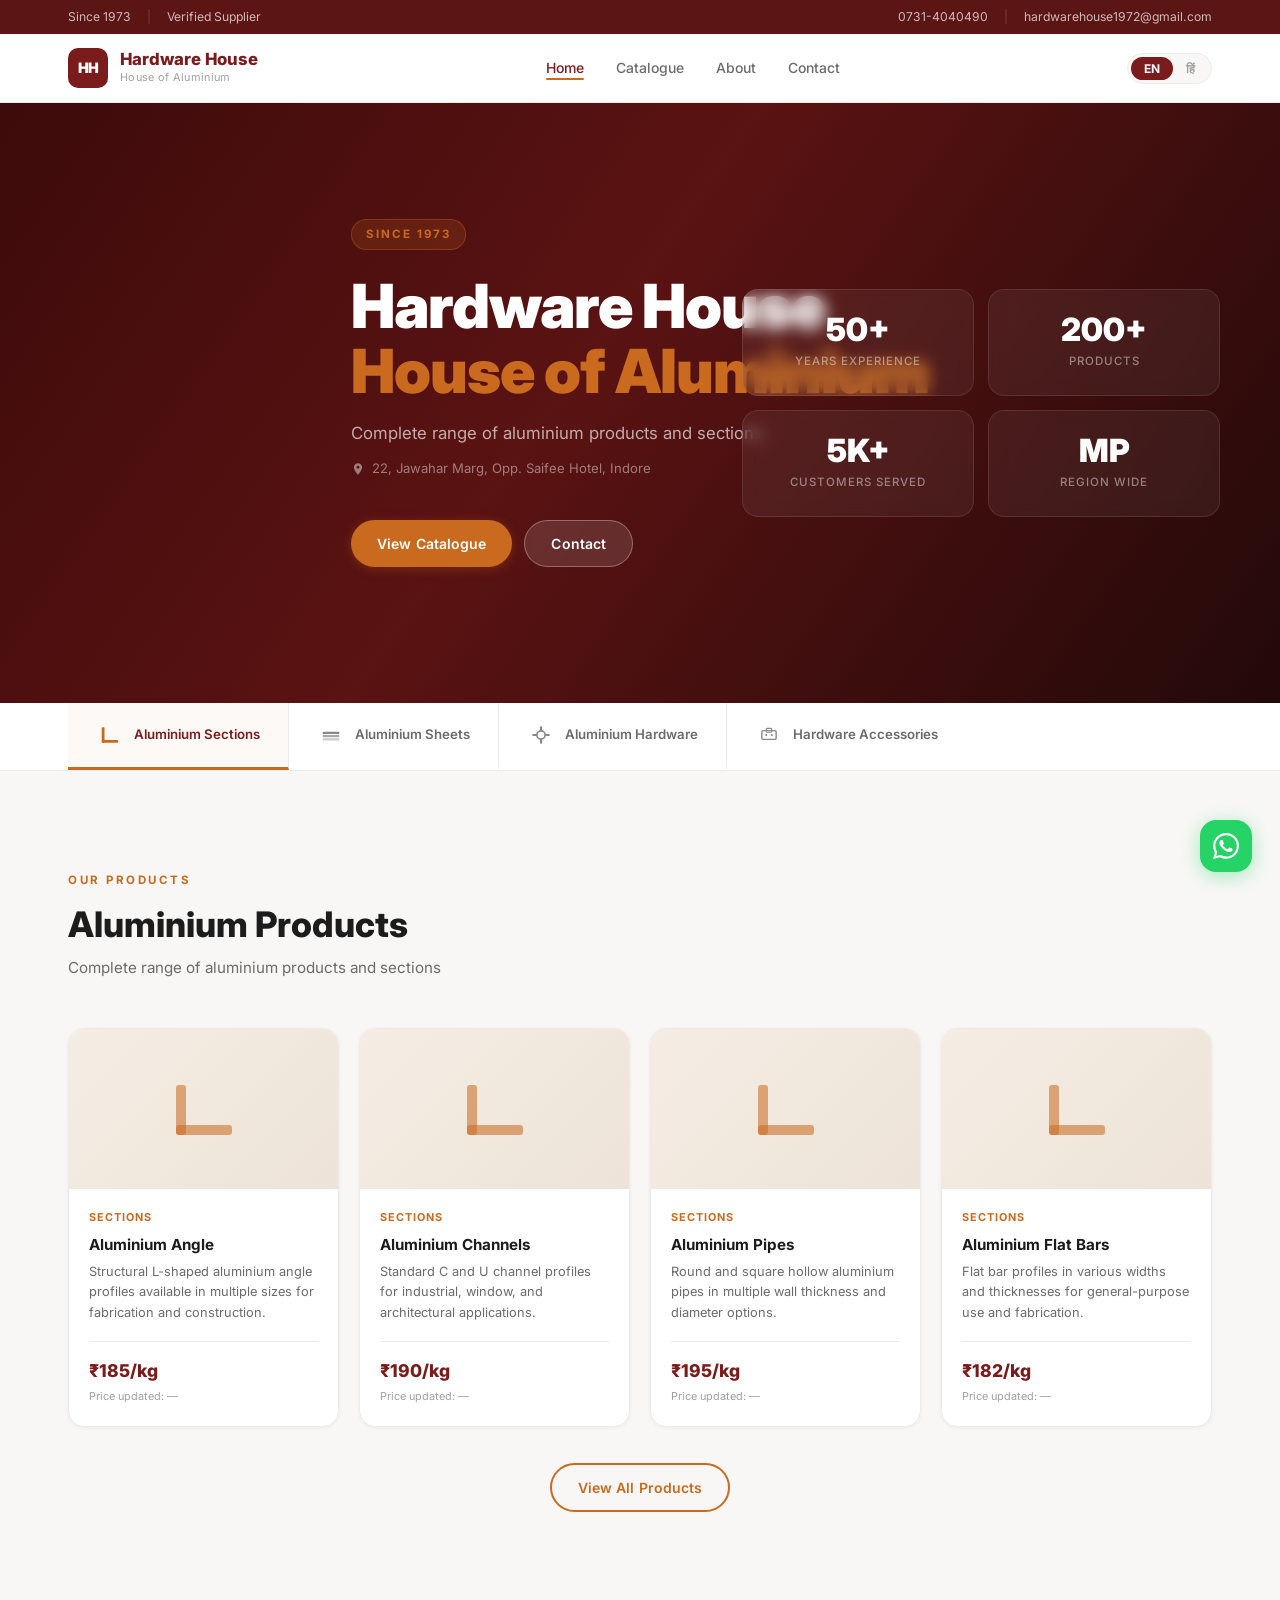
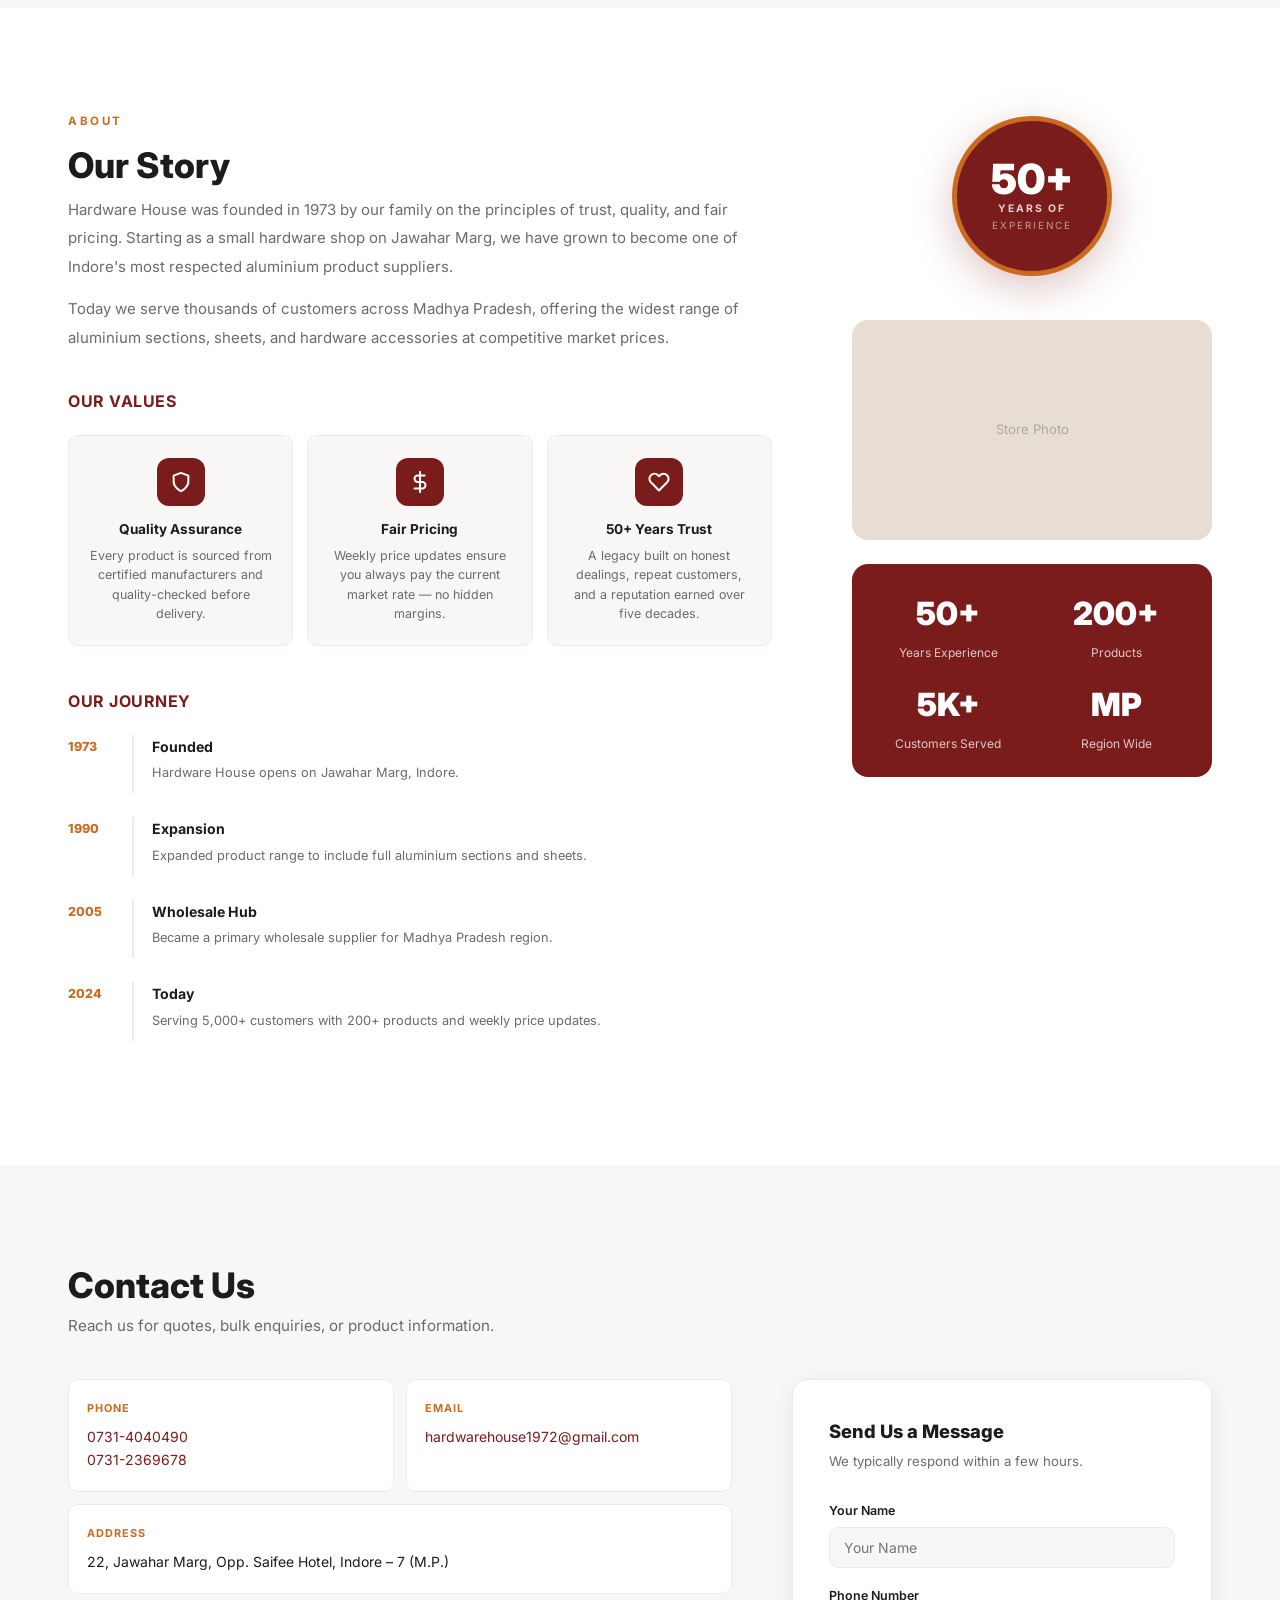
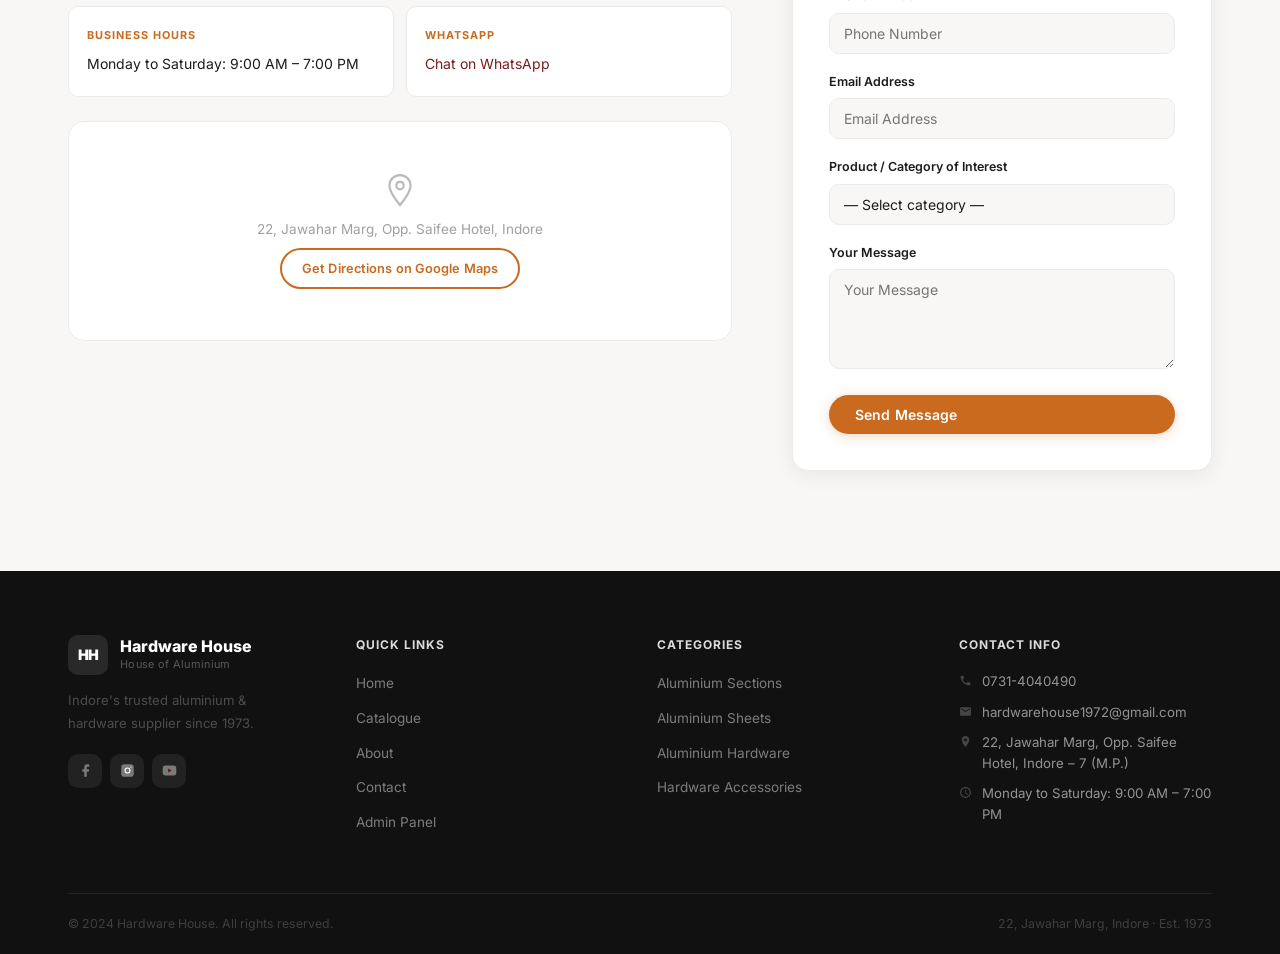
==== index.html @ 047fa166 "UI Overhaul" ====
<!DOCTYPE html>
<html lang="en">
<head>
  <meta charset="UTF-8">
  <meta name="viewport" content="width=device-width, initial-scale=1.0">
  <title>Hardware House — House of Aluminium, Indore</title>
  <meta name="description" content="Hardware House is Indore's premier aluminium products dealer since 1973. Aluminium sections, sheets, hardware and accessories at competitive weekly prices.">
  <link rel="stylesheet" href="css/style.css">
  <link rel="preconnect" href="https://fonts.googleapis.com">
  <link rel="preconnect" href="https://fonts.gstatic.com" crossorigin>
  <link href="https://fonts.googleapis.com/css2?family=Inter:wght@300;400;500;600;700;800;900&display=swap" rel="stylesheet">
</head>
<body>

<!-- ════════ TOP BAR ════════ -->
<div class="top-bar">
  <div class="container">
    <div class="top-bar-inner">
      <div class="top-bar-left">
        <span data-i18n="top_since">Since 1973</span>
        <span class="top-bar-sep">|</span>
        <span data-i18n="top_verified">Verified Supplier</span>
      </div>
      <div class="top-bar-right">
        <a href="#" data-c="phone-link">
          <span data-c="phone1">0731-4010200</span>
        </a>
        <span class="top-bar-sep">|</span>
        <a href="#" data-c="email-link">
          <span data-c="email">info@hardwarehouse.in</span>
        </a>
      </div>
    </div>
  </div>
</div>

<!-- ════════ NAVBAR ════════ -->
<nav class="navbar">
  <div class="container">
    <div class="nav-inner">
      <a href="index.html" class="logo-wrap">
        <div class="logo-icon">HH</div>
        <div class="logo-text">
          <div class="logo-name">Hardware House</div>
          <div class="logo-sub">House of Aluminium</div>
        </div>
      </a>
      <ul class="nav-links">
        <li><a href="index.html"     data-i18n="nav_home">Home</a></li>
        <li><a href="catalogue.html" data-i18n="nav_catalogue">Catalogue</a></li>
        <li><a href="#about"         data-i18n="nav_about">About</a></li>
        <li><a href="#contact"       data-i18n="nav_contact">Contact</a></li>
      </ul>
      <div class="nav-actions">
        <div class="lang-toggle">
          <button class="lang-btn active" data-lang="en">EN</button>
          <button class="lang-btn"        data-lang="hi">हिं</button>
        </div>
        <button class="hamburger" aria-label="Toggle menu">
          <span></span><span></span><span></span>
        </button>
      </div>
    </div>
  </div>
</nav>

<!-- ════════ HERO ════════ -->
<section class="hero" id="home">
  <div class="hero-bg"></div>
  <div class="hero-overlay"></div>
  <div class="container">
    <div class="hero-content">
      <span class="hero-badge" data-i18n="hero_since">SINCE 1973</span>
      <h1>Hardware House<br><span data-i18n="hero_tagline">House of Aluminium</span></h1>
      <p class="hero-sub" data-i18n="sec_products_sub">Complete range of aluminium products and sections</p>
      <p class="hero-address">
        <svg width="14" height="14" viewBox="0 0 24 24" fill="currentColor"><path d="M12 2C8.13 2 5 5.13 5 9c0 5.25 7 13 7 13s7-7.75 7-13c0-3.87-3.13-7-7-7zm0 9.5c-1.38 0-2.5-1.12-2.5-2.5s1.12-2.5 2.5-2.5 2.5 1.12 2.5 2.5-1.12 2.5-2.5 2.5z"/></svg>
        22, Jawahar Marg, Opp. Saifee Hotel, Indore
      </p>
      <div class="hero-actions">
        <a href="catalogue.html" class="btn btn-primary" data-i18n="hero_cta2">View Catalogue</a>
        <a href="#contact"       class="btn btn-ghost"   data-i18n="nav_contact">Contact Us</a>
      </div>
    </div>
  </div>
  <!-- Stats panel -->
  <div class="hero-visual">
    <div class="hero-stats-grid">
      <div class="hero-stat">
        <div class="hero-stat-num">50+</div>
        <div class="hero-stat-lbl" data-i18n="stat_years">Years Experience</div>
      </div>
      <div class="hero-stat">
        <div class="hero-stat-num">200+</div>
        <div class="hero-stat-lbl" data-i18n="stat_products">Products</div>
      </div>
      <div class="hero-stat">
        <div class="hero-stat-num">5K+</div>
        <div class="hero-stat-lbl" data-i18n="stat_customers">Customers</div>
      </div>
      <div class="hero-stat">
        <div class="hero-stat-num">MP</div>
        <div class="hero-stat-lbl">Region Wide</div>
      </div>
    </div>
  </div>
</section>

<!-- ════════ CATEGORY STRIP ════════ -->
<section class="categories-section">
  <div class="container">
    <div class="categories-grid">
      <a href="catalogue.html?cat=sections" class="category-card active">
        <div class="category-icon">
          <svg viewBox="0 0 80 80" fill="none">
            <rect x="10" y="58" width="60" height="10" rx="3" fill="#C96A1E"/>
            <rect x="10" y="12" width="10" height="56" rx="3" fill="#C96A1E"/>
          </svg>
        </div>
        <span class="cat-label" data-i18n="cat_sections">Aluminium Sections</span>
      </a>
      <a href="catalogue.html?cat=sheets" class="category-card">
        <div class="category-icon">
          <svg viewBox="0 0 80 80" fill="none">
            <rect x="10" y="28" width="60" height="8" rx="2" fill="#888"/>
            <rect x="10" y="40" width="60" height="8" rx="2" fill="#aaa"/>
            <rect x="10" y="52" width="60" height="8" rx="2" fill="#ccc"/>
          </svg>
        </div>
        <span class="cat-label" data-i18n="cat_sheets">Aluminium Sheets</span>
      </a>
      <a href="catalogue.html?cat=hardware" class="category-card">
        <div class="category-icon">
          <svg viewBox="0 0 80 80" fill="none">
            <circle cx="40" cy="40" r="15" stroke="#888" stroke-width="6"/>
            <rect x="36" y="8"  width="8" height="18" rx="4" fill="#888"/>
            <rect x="36" y="54" width="8" height="18" rx="4" fill="#888"/>
            <rect x="8"  y="36" width="18" height="8" rx="4" fill="#888"/>
            <rect x="54" y="36" width="18" height="8" rx="4" fill="#888"/>
          </svg>
        </div>
        <span class="cat-label" data-i18n="cat_hardware">Aluminium Hardware</span>
      </a>
      <a href="catalogue.html?cat=accessories" class="category-card">
        <div class="category-icon">
          <svg viewBox="0 0 80 80" fill="none">
            <rect x="14" y="24" width="52" height="32" rx="4" stroke="#888" stroke-width="5"/>
            <rect x="30" y="16" width="20" height="14" rx="3" stroke="#888" stroke-width="4"/>
            <circle cx="30" cy="40" r="4" fill="#888"/>
            <circle cx="50" cy="40" r="4" fill="#888"/>
          </svg>
        </div>
        <span class="cat-label" data-i18n="cat_accessories">Hardware Accessories</span>
      </a>
    </div>
  </div>
</section>

<!-- ════════ FEATURED PRODUCTS ════════ -->
<section class="section products-section">
  <div class="container">
    <div class="section-label">Our Products</div>
    <h2 class="section-title" data-i18n="sec_products">Aluminium Products</h2>
    <p class="section-sub" data-i18n="sec_products_sub">Complete range of aluminium products and sections</p>
    <div class="products-grid" id="featured-products"></div>
    <div style="text-align:center;margin-top:36px;">
      <a href="catalogue.html" class="btn btn-outline" data-i18n="btn_all">View All Products</a>
    </div>
  </div>
</section>

<!-- ════════ ABOUT ════════ -->
<section class="about-page-section" id="about">
  <div class="container">
    <div class="about-cols">
      <!-- TEXT COLUMN -->
      <div>
        <div class="section-label" data-i18n="nav_about">About Us</div>
        <h2 class="section-title" data-i18n="our_story">Our Story</h2>
        <p data-i18n="about_story1">Hardware House was founded in 1973 by our family on the principles of trust, quality, and fair pricing. Starting as a small hardware shop on Jawahar Marg, we have grown to become one of Indore's most respected aluminium product suppliers.</p>
        <p data-i18n="about_story2">Today we serve thousands of customers across Madhya Pradesh, offering the widest range of aluminium sections, sheets, and hardware accessories at competitive market prices.</p>

        <h3 data-i18n="our_values">Our Values</h3>
        <div class="values-grid">
          <div class="val-card">
            <div class="val-icon">
              <svg viewBox="0 0 24 24" fill="none" stroke="white" stroke-width="2.2" stroke-linecap="round" stroke-linejoin="round">
                <path d="M12 22s8-4 8-10V5l-8-3-8 3v7c0 6 8 10 8 10z"/>
              </svg>
            </div>
            <h4 data-i18n="val_quality">Quality Assurance</h4>
            <p data-i18n="val_quality_d">Every product sourced from certified manufacturers and checked before delivery.</p>
          </div>
          <div class="val-card">
            <div class="val-icon">
              <svg viewBox="0 0 24 24" fill="none" stroke="white" stroke-width="2.2" stroke-linecap="round" stroke-linejoin="round">
                <line x1="12" y1="1" x2="12" y2="23"/><path d="M17 5H9.5a3.5 3.5 0 000 7h5a3.5 3.5 0 010 7H6"/>
              </svg>
            </div>
            <h4 data-i18n="val_price">Fair Pricing</h4>
            <p data-i18n="val_price_d">Weekly price updates ensure you always pay the current market rate.</p>
          </div>
          <div class="val-card">
            <div class="val-icon">
              <svg viewBox="0 0 24 24" fill="none" stroke="white" stroke-width="2.2" stroke-linecap="round" stroke-linejoin="round">
                <path d="M20.84 4.61a5.5 5.5 0 00-7.78 0L12 5.67l-1.06-1.06a5.5 5.5 0 00-7.78 7.78l1.06 1.06L12 21.23l7.78-7.78 1.06-1.06a5.5 5.5 0 000-7.78z"/>
              </svg>
            </div>
            <h4 data-i18n="val_trust">50+ Years Trust</h4>
            <p data-i18n="val_trust_d">A legacy built on honest dealings and a reputation earned over five decades.</p>
          </div>
        </div>

        <h3 style="margin-top:42px;" data-i18n="our_journey">Our Journey</h3>
        <div class="timeline">
          <div class="tl-item">
            <div class="tl-year">1973</div>
            <div class="tl-body">
              <h4 data-i18n="yr_1973">Founded</h4>
              <p data-i18n="yr_1973_d">Hardware House opens on Jawahar Marg, Indore.</p>
            </div>
          </div>
          <div class="tl-item">
            <div class="tl-year">1990</div>
            <div class="tl-body">
              <h4 data-i18n="yr_1990">Expansion</h4>
              <p data-i18n="yr_1990_d">Expanded product range to include full aluminium sections and sheets.</p>
            </div>
          </div>
          <div class="tl-item">
            <div class="tl-year">2005</div>
            <div class="tl-body">
              <h4 data-i18n="yr_2005">Wholesale Hub</h4>
              <p data-i18n="yr_2005_d">Became a primary wholesale supplier for Madhya Pradesh region.</p>
            </div>
          </div>
          <div class="tl-item">
            <div class="tl-year">2024</div>
            <div class="tl-body">
              <h4 data-i18n="yr_2024">Today</h4>
              <p data-i18n="yr_2024_d">Serving 5,000+ customers with 200+ products and weekly price updates.</p>
            </div>
          </div>
        </div>
      </div>

      <!-- IMAGE / BADGE COLUMN -->
      <div class="about-img-col" style="display:flex;flex-direction:column;align-items:center;gap:24px;padding-top:8px;">
        <div class="exp-badge">
          <div class="exp-num"  data-i18n="exp_years">50+</div>
          <div class="exp-lbl1" data-i18n="exp_lbl1">YEARS OF</div>
          <div class="exp-lbl2" data-i18n="exp_lbl2">EXPERIENCE</div>
        </div>
        <div class="store-img-wrap" style="width:100%;">
          <img src="images/store-front.jpg" alt="Hardware House Store"
               onerror="this.parentElement.innerHTML='<div style=\'width:100%;height:100%;display:flex;align-items:center;justify-content:center;color:#aaa;font-size:0.82rem;\'>Store Photo</div>'">
        </div>
        <div style="background:var(--primary);border-radius:var(--radius);padding:24px 20px;width:100%;color:#fff;">
          <div style="display:grid;grid-template-columns:1fr 1fr;gap:16px;text-align:center;">
            <div>
              <div style="font-size:2rem;font-weight:900;">50+</div>
              <div style="font-size:0.75rem;opacity:0.75;margin-top:2px;" data-i18n="stat_years">Years Experience</div>
            </div>
            <div>
              <div style="font-size:2rem;font-weight:900;">200+</div>
              <div style="font-size:0.75rem;opacity:0.75;margin-top:2px;" data-i18n="stat_products">Products</div>
            </div>
            <div>
              <div style="font-size:2rem;font-weight:900;">5K+</div>
              <div style="font-size:0.75rem;opacity:0.75;margin-top:2px;" data-i18n="stat_customers">Customers Served</div>
            </div>
            <div>
              <div style="font-size:2rem;font-weight:900;">MP</div>
              <div style="font-size:0.75rem;opacity:0.75;margin-top:2px;">Region Wide</div>
            </div>
          </div>
        </div>
      </div>
    </div>
  </div>
</section>

<!-- ════════ CONTACT ════════ -->
<section class="contact-page-section" id="contact">
  <div class="container">
    <h2 class="section-title" style="margin-bottom:8px;"><span data-i18n="nav_contact">Contact</span> Us</h2>
    <p class="section-sub" style="margin-bottom:40px;" data-i18n="contact_page_sub">Reach us for quotes, bulk enquiries, or product information.</p>
    <div class="contact-page-grid">

      <!-- LEFT: Info + Map -->
      <div>
        <div class="contact-cards">
          <div class="info-card">
            <h4 data-i18n="contact_phone">Phone</h4>
            <p><a href="#" data-c="phone-link">
               <span data-c="phone1">0731-4010200</span></a><br>
               <a href="#" data-c="phone-link"><span data-c="phone2">0731-4010210</span></a></p>
          </div>
          <div class="info-card">
            <h4 data-i18n="contact_email">Email</h4>
            <p><a href="#" data-c="email-link"><span data-c="email">info@hardwarehouse.in</span></a></p>
          </div>
          <div class="info-card" style="grid-column:span 2;">
            <h4 data-i18n="contact_address">Address</h4>
            <p data-c="address">29, Jawahar Marg, Near Polo Ground, Indore – 452001, Madhya Pradesh</p>
          </div>
          <div class="info-card">
            <h4 data-i18n="contact_hours">Business Hours</h4>
            <p data-c="hours">Mon–Sat: 9:00 AM – 7:00 PM</p>
          </div>
          <div class="info-card">
            <h4>WhatsApp</h4>
            <p><a href="#" data-c="whatsapp-link" target="_blank">Chat on WhatsApp</a></p>
          </div>
        </div>

        <div class="map-placeholder">
          <div>
            <svg width="36" height="36" fill="none" stroke="#bbb" stroke-width="1.5" viewBox="0 0 24 24" style="display:block;margin:0 auto 10px;">
              <path d="M12 2C8.13 2 5 5.13 5 9c0 5.25 7 13 7 13s7-7.75 7-13c0-3.87-3.13-7-7-7zm0 9.5c-1.38 0-2.5-1.12-2.5-2.5s1.12-2.5 2.5-2.5 2.5 1.12 2.5 2.5-1.12 2.5-2.5 2.5z"/>
            </svg>
            <p style="margin-bottom:8px;">22, Jawahar Marg, Opp. Saifee Hotel, Indore</p>
            <a href="https://maps.google.com/?q=22+Jawahar+Marg+Saifee+Hotel+Indore" target="_blank" rel="noopener"
               class="btn btn-outline btn-sm" data-i18n="get_directions">Get Directions on Google Maps</a>
          </div>
        </div>
      </div>

      <!-- RIGHT: Contact Form -->
      <div>
        <div class="form-wrap">
          <h3 data-i18n="form_heading">Send Us a Message</h3>
          <p data-i18n="form_sub">We typically respond within a few hours.</p>

          <div class="form-success" id="form-success">
            <span data-i18n="form_success">Thank you! We will contact you shortly.</span>
          </div>

          <form id="contact-form" novalidate>
            <div class="form-group">
              <label data-i18n="form_name">Your Name</label>
              <input type="text" id="f-name" data-i18n-ph="form_name" placeholder="Your Name" required>
            </div>
            <div class="form-group">
              <label data-i18n="form_phone">Phone Number</label>
              <input type="tel" id="f-phone" data-i18n-ph="form_phone" placeholder="Phone Number" required>
            </div>
            <div class="form-group">
              <label data-i18n="form_email">Email Address</label>
              <input type="email" id="f-email" data-i18n-ph="form_email" placeholder="Email Address">
            </div>
            <div class="form-group">
              <label data-i18n="form_product">Product / Category of Interest</label>
              <select id="f-product">
                <option value="">— Select category —</option>
                <option value="sections">Aluminium Sections</option>
                <option value="sheets">Aluminium Sheets</option>
                <option value="hardware">Aluminium Hardware</option>
                <option value="accessories">Hardware Accessories</option>
                <option value="other">Other / General Enquiry</option>
              </select>
            </div>
            <div class="form-group">
              <label data-i18n="form_message">Your Message</label>
              <textarea id="f-message" data-i18n-ph="form_message" placeholder="Your Message"></textarea>
            </div>
            <button type="submit" class="btn btn-primary" style="width:100%;" data-i18n="btn_send">Send Message</button>
          </form>
        </div>
      </div>

    </div>
  </div>
</section>

<!-- ════════ FOOTER ════════ -->
<footer class="footer">
  <div class="container">
    <div class="footer-grid">
      <!-- brand -->
      <div>
        <a href="index.html" class="logo-wrap">
          <div class="logo-icon">HH</div>
          <div class="logo-text">
            <div class="logo-name">Hardware House</div>
            <div class="logo-sub">House of Aluminium</div>
          </div>
        </a>
        <p class="footer-tagline" data-i18n="footer_about">Indore's trusted aluminium &amp; hardware supplier since 1973.</p>
        <div class="social-links">
          <a href="#" aria-label="Facebook"><svg width="15" height="15" fill="currentColor" viewBox="0 0 24 24"><path d="M18 2h-3a5 5 0 00-5 5v3H7v4h3v8h4v-8h3l1-4h-4V7a1 1 0 011-1h3z"/></svg></a>
          <a href="#" aria-label="Instagram"><svg width="15" height="15" fill="currentColor" viewBox="0 0 24 24"><rect x="2" y="2" width="20" height="20" rx="5"/><path d="M16 11.37A4 4 0 1112.63 8 4 4 0 0116 11.37z" fill="none" stroke="#fff" stroke-width="1.8"/><circle cx="17.5" cy="6.5" r="1" fill="#fff"/></svg></a>
          <a href="#" aria-label="YouTube"><svg width="15" height="15" fill="currentColor" viewBox="0 0 24 24"><path d="M22.54 6.42a2.78 2.78 0 00-1.95-1.96C18.88 4 12 4 12 4s-6.88 0-8.59.46a2.78 2.78 0 00-1.95 1.96A29 29 0 001 12a29 29 0 00.46 5.58A2.78 2.78 0 003.41 19.6C5.12 20 12 20 12 20s6.88 0 8.59-.46a2.78 2.78 0 001.95-1.95A29 29 0 0023 12a29 29 0 00-.46-5.58z"/><polygon points="9.75 15.02 15.5 12 9.75 8.98 9.75 15.02" fill="#5C1515"/></svg></a>
        </div>
      </div>
      <!-- quick links -->
      <div>
        <h4 data-i18n="footer_quick">Quick Links</h4>
        <ul>
          <li><a href="index.html"     data-i18n="nav_home">Home</a></li>
          <li><a href="catalogue.html" data-i18n="nav_catalogue">Catalogue</a></li>
          <li><a href="#about"         data-i18n="nav_about">About Us</a></li>
          <li><a href="#contact"       data-i18n="nav_contact">Contact</a></li>
          <li><a href="admin/index.html">Admin Panel</a></li>
        </ul>
      </div>
      <!-- categories -->
      <div>
        <h4 data-i18n="footer_cats">Categories</h4>
        <ul>
          <li><a href="catalogue.html?cat=sections"    data-i18n="cat_sections">Aluminium Sections</a></li>
          <li><a href="catalogue.html?cat=sheets"      data-i18n="cat_sheets">Aluminium Sheets</a></li>
          <li><a href="catalogue.html?cat=hardware"    data-i18n="cat_hardware">Aluminium Hardware</a></li>
          <li><a href="catalogue.html?cat=accessories" data-i18n="cat_accessories">Hardware Accessories</a></li>
        </ul>
      </div>
      <!-- contact -->
      <div>
        <h4 data-i18n="footer_contact">Contact Info</h4>
        <ul class="footer-clist">
          <li><svg width="13" height="13" fill="currentColor" viewBox="0 0 24 24"><path d="M6.62 10.79c1.44 2.83 3.76 5.14 6.59 6.59l2.2-2.2c.27-.27.67-.36 1.02-.24 1.12.37 2.33.57 3.57.57.55 0 1 .45 1 1V20c0 .55-.45 1-1 1-9.39 0-17-7.61-17-17 0-.55.45-1 1-1h3.5c.55 0 1 .45 1 1 0 1.25.2 2.45.57 3.57.11.35.03.74-.25 1.02l-2.2 2.2z"/></svg><span data-c="phone1">0731-4010200</span></li>
          <li><svg width="13" height="13" fill="currentColor" viewBox="0 0 24 24"><path d="M20 4H4c-1.1 0-2 .9-2 2v12c0 1.1.9 2 2 2h16c1.1 0 2-.9 2-2V6c0-1.1-.9-2-2-2zm0 4l-8 5-8-5V6l8 5 8-5v2z"/></svg><span data-c="email">info@hardwarehouse.in</span></li>
          <li><svg width="13" height="13" fill="currentColor" viewBox="0 0 24 24"><path d="M12 2C8.13 2 5 5.13 5 9c0 5.25 7 13 7 13s7-7.75 7-13c0-3.87-3.13-7-7-7zm0 9.5c-1.38 0-2.5-1.12-2.5-2.5s1.12-2.5 2.5-2.5 2.5 1.12 2.5 2.5-1.12 2.5-2.5 2.5z"/></svg><span data-c="address">29, Jawahar Marg, Indore</span></li>
          <li><svg width="13" height="13" fill="currentColor" viewBox="0 0 24 24"><path d="M11.99 2C6.47 2 2 6.48 2 12s4.47 10 9.99 10C17.52 22 22 17.52 22 12S17.52 2 11.99 2zM12 20c-4.42 0-8-3.58-8-8s3.58-8 8-8 8 3.58 8 8-3.58 8-8 8zm.5-13H11v6l5.25 3.15.75-1.23-4.5-2.67V7z"/></svg><span data-c="hours">Mon–Sat: 9AM–7PM</span></li>
        </ul>
      </div>
    </div>
    <div class="footer-bottom">
      <p data-i18n="footer_rights">© 2024 Hardware House. All rights reserved.</p>
      <p>22, Jawahar Marg, Indore · Est. 1973</p>
    </div>
  </div>
</footer>

<!-- WhatsApp float -->
<a href="#" class="wa-float" data-c="whatsapp-link" target="_blank" rel="noopener" aria-label="Chat on WhatsApp">
  <svg viewBox="0 0 24 24" fill="white"><path d="M17.472 14.382c-.297-.149-1.758-.867-2.03-.967-.273-.099-.471-.148-.67.15-.197.297-.767.966-.94 1.164-.173.199-.347.223-.644.075-.297-.15-1.255-.463-2.39-1.475-.883-.788-1.48-1.761-1.653-2.059-.173-.297-.018-.458.13-.606.134-.133.298-.347.446-.52.149-.174.198-.298.298-.497.099-.198.05-.371-.025-.52-.075-.149-.669-1.612-.916-2.207-.242-.579-.487-.5-.669-.51-.173-.008-.371-.01-.57-.01-.198 0-.52.074-.792.372-.272.297-1.04 1.016-1.04 2.479 0 1.462 1.065 2.875 1.213 3.074.149.198 2.096 3.2 5.077 4.487.709.306 1.262.489 1.694.625.712.227 1.36.195 1.871.118.571-.085 1.758-.719 2.006-1.413.248-.694.248-1.289.173-1.413-.074-.124-.272-.198-.57-.347m-5.421 7.403h-.004a9.87 9.87 0 01-5.031-1.378l-.361-.214-3.741.982.998-3.648-.235-.374a9.86 9.86 0 01-1.51-5.26c.001-5.45 4.436-9.884 9.888-9.884 2.64 0 5.122 1.03 6.988 2.898a9.825 9.825 0 012.893 6.994c-.003 5.45-4.437 9.884-9.885 9.884m8.413-18.297A11.815 11.815 0 0012.05 0C5.495 0 .16 5.335.157 11.892c0 2.096.547 4.142 1.588 5.945L.057 24l6.305-1.654a11.882 11.882 0 005.683 1.448h.005c6.554 0 11.89-5.335 11.893-11.893a11.821 11.821 0 00-3.48-8.413Z"/></svg>
</a>

<script src="js/data.js"></script>
<script src="js/translations.js"></script>
<script src="js/main.js"></script>
<script>
function initHomePage() {
  const lang = getCurrentLang();
  const products = getProducts().filter(p => p.featured);
  const container = document.getElementById('featured-products');
  if (container)
    container.innerHTML = products.map(p => renderProductCard(p, lang, { linkToContact:true })).join('');
}

function initContactPage() {
  const form    = document.getElementById('contact-form');
  const success = document.getElementById('form-success');
  if (!form) return;
  form.addEventListener('submit', e => {
    e.preventDefault();
    const name  = document.getElementById('f-name').value.trim();
    const phone = document.getElementById('f-phone').value.trim();
    if (!name || !phone) { alert('Please enter your name and phone number.'); return; }
    success.classList.add('show');
    form.reset();
    setTimeout(() => success.classList.remove('show'), 5000);
  });
}
</script>
</body>
</html>
---- css/style.css ----
/* ============================================================
   Hardware House — Stylesheet
   ============================================================ */

:root {
  --primary:       #7B1C1C;
  --primary-dark:  #5C1515;
  --secondary:     #C96A1E;
  --bg:            #F8F7F5;
  --bg-white:      #FFFFFF;
  --text:          #1C1C1C;
  --text-med:      #6B6B6B;
  --text-light:    #A0A0A0;
  --border:        #EBEBEB;
  --shadow-xs:     0 1px 4px rgba(0,0,0,0.05);
  --shadow:        0 4px 20px rgba(0,0,0,0.07);
  --shadow-md:     0 12px 40px rgba(0,0,0,0.11);
  --radius:        16px;
  --radius-sm:     10px;
  --ease:          0.2s ease;
}

*, *::before, *::after { margin:0; padding:0; box-sizing:border-box; }

html { scroll-behavior:smooth; scroll-padding-top:72px; }

body {
  font-family:'Inter', system-ui, -apple-system, sans-serif;
  background:var(--bg);
  color:var(--text);
  font-size:15px;
  line-height:1.65;
  -webkit-font-smoothing:antialiased;
}

/* ── UTILITY ──────────────────────────────────────────────── */
.container { max-width:1200px; margin:0 auto; padding:0 28px; }
.section   { padding:96px 0; }

.section-label {
  display:inline-block;
  font-size:0.72rem; font-weight:700; letter-spacing:2.5px;
  text-transform:uppercase; color:var(--secondary);
  margin-bottom:14px;
}
.section-title {
  font-size:2.2rem; font-weight:800; line-height:1.15;
  color:var(--text); margin-bottom:10px;
}
.section-sub {
  color:var(--text-med); margin-bottom:48px;
  font-size:0.95rem; line-height:1.7; max-width:540px;
}

/* ── BUTTONS ──────────────────────────────────────────────── */
.btn {
  display:inline-flex; align-items:center; gap:6px;
  padding:11px 26px; border-radius:999px;
  font-weight:600; font-size:0.875rem;
  cursor:pointer; transition:all var(--ease);
  text-decoration:none; border:none; font-family:inherit;
  letter-spacing:0.1px; white-space:nowrap;
}
.btn-primary { background:var(--secondary); color:#fff; box-shadow:0 2px 12px rgba(201,106,30,0.28); }
.btn-primary:hover { background:#b05c18; box-shadow:0 4px 20px rgba(201,106,30,0.38); transform:translateY(-1px); }
.btn-outline { background:transparent; border:2px solid var(--secondary); color:var(--secondary); }
.btn-outline:hover { background:var(--secondary); color:#fff; }
.btn-ghost { background:rgba(255,255,255,0.12); border:1.5px solid rgba(255,255,255,0.3); color:#fff; backdrop-filter:blur(4px); }
.btn-ghost:hover { background:rgba(255,255,255,0.22); border-color:rgba(255,255,255,0.5); }
.btn-sm { padding:8px 20px; font-size:0.8rem; }

.hidden { display:none !important; }

/* ── TOP BAR ──────────────────────────────────────────────── */
.top-bar {
  background:var(--primary-dark);
  color:rgba(255,255,255,0.7);
  font-size:0.76rem;
  padding:7px 0;
}
.top-bar-inner { display:flex; justify-content:space-between; align-items:center; }
.top-bar a { color:rgba(255,255,255,0.7); text-decoration:none; transition:color var(--ease); }
.top-bar a:hover { color:#fff; }
.top-bar-left, .top-bar-right { display:flex; align-items:center; gap:16px; }
.top-bar-sep { opacity:0.25; }

/* ── NAVBAR ───────────────────────────────────────────────── */
.navbar {
  background:rgba(255,255,255,0.95);
  backdrop-filter:blur(12px);
  -webkit-backdrop-filter:blur(12px);
  padding:14px 0;
  position:sticky; top:0; z-index:1000;
  border-bottom:1px solid var(--border);
}
.nav-inner {
  display:flex; align-items:center; justify-content:space-between;
}
.logo-wrap { display:flex; align-items:center; gap:12px; text-decoration:none; }
.logo-icon {
  width:40px; height:40px; background:var(--primary); color:#fff;
  display:flex; align-items:center; justify-content:center;
  border-radius:10px; font-size:0.9rem; font-weight:900;
  letter-spacing:-0.5px; flex-shrink:0;
}
.logo-name { font-size:1.05rem; font-weight:800; color:var(--primary); line-height:1.2; }
.logo-sub  { font-size:0.68rem; color:var(--text-light); letter-spacing:0.3px; }

.nav-links { display:flex; align-items:center; gap:32px; list-style:none; }
.nav-links a {
  color:var(--text-med); text-decoration:none;
  font-size:0.875rem; font-weight:500;
  transition:color var(--ease); position:relative; padding:2px 0;
}
.nav-links a::after {
  content:''; position:absolute; bottom:-2px; left:0; right:0;
  height:2px; background:var(--secondary); border-radius:2px;
  transform:scaleX(0); transition:transform var(--ease);
}
.nav-links a:hover { color:var(--primary); }
.nav-links a:hover::after { transform:scaleX(1); }
.nav-links a.active { color:var(--primary); }
.nav-links a.active::after { transform:scaleX(1); }

.nav-actions { display:flex; align-items:center; gap:12px; }

.lang-toggle {
  display:flex; background:var(--bg); border-radius:999px;
  padding:3px; border:1px solid var(--border);
}
.lang-btn {
  padding:4px 13px; border-radius:999px; border:none;
  background:transparent; font-size:0.75rem; font-weight:700;
  cursor:pointer; color:var(--text-light); transition:all var(--ease);
  font-family:inherit;
}
.lang-btn.active { background:var(--primary); color:#fff; }

.hamburger { display:none; background:none; border:none; cursor:pointer; padding:4px; }
.hamburger span {
  display:block; width:22px; height:2px;
  background:var(--text); margin:5px 0;
  transition:var(--ease); border-radius:2px;
}

/* ── HERO ─────────────────────────────────────────────────── */
.hero {
  position:relative; min-height:600px;
  background:var(--primary-dark); overflow:hidden;
  display:flex; align-items:center;
}
.hero-bg {
  position:absolute; inset:0;
  background:url('../images/store-front.jpg') center/cover no-repeat;
  opacity:0.2;
}
.hero-overlay {
  position:absolute; inset:0;
  background:linear-gradient(125deg,
    rgba(60,10,10,0.96) 0%,
    rgba(90,18,18,0.82) 45%,
    rgba(30,8,8,0.92) 100%
  );
}
.hero-content {
  position:relative; z-index:2;
  padding:80px 0 100px;
  max-width:640px;
}
.hero-badge {
  display:inline-flex; align-items:center; gap:8px;
  background:rgba(201,106,30,0.18); color:var(--secondary);
  border:1px solid rgba(201,106,30,0.35);
  font-size:0.72rem; font-weight:700; letter-spacing:2px;
  text-transform:uppercase; padding:5px 14px;
  border-radius:999px; margin-bottom:24px;
}
.hero h1 {
  font-size:3.8rem; font-weight:900; color:#fff;
  line-height:1.06; margin-bottom:16px;
  letter-spacing:-1px;
}
.hero h1 span { color:var(--secondary); }
.hero-sub {
  font-size:1.05rem; color:rgba(255,255,255,0.65);
  margin-bottom:10px; line-height:1.7; font-weight:400;
}
.hero-address {
  display:inline-flex; align-items:center; gap:7px;
  font-size:0.82rem; color:rgba(255,255,255,0.45);
  margin-bottom:40px;
}
.hero-actions { display:flex; gap:12px; flex-wrap:wrap; }

/* Decorative right panel */
.hero-visual {
  position:absolute; right:0; top:0; bottom:0; width:42%;
  display:flex; align-items:center; justify-content:center;
  z-index:2; padding:60px 60px 60px 0;
}
.hero-stats-grid {
  display:grid; grid-template-columns:1fr 1fr; gap:14px; width:100%;
}
.hero-stat {
  background:rgba(255,255,255,0.06);
  border:1px solid rgba(255,255,255,0.1);
  border-radius:var(--radius); padding:24px 20px;
  backdrop-filter:blur(8px);
  text-align:center;
}
.hero-stat-num {
  font-size:2rem; font-weight:900; color:#fff;
  line-height:1; margin-bottom:6px;
}
.hero-stat-lbl {
  font-size:0.72rem; color:rgba(255,255,255,0.45);
  text-transform:uppercase; letter-spacing:1px; font-weight:500;
}

/* ── CATEGORY STRIP ──────────────────────────────────────── */
.categories-section {
  padding:0; background:var(--bg-white);
  border-bottom:1px solid var(--border);
}
.categories-grid {
  display:flex; gap:0; overflow-x:auto; scrollbar-width:none;
}
.categories-grid::-webkit-scrollbar { display:none; }
.category-card {
  display:flex; align-items:center; gap:10px;
  padding:18px 28px; cursor:pointer; flex-shrink:0;
  text-decoration:none; transition:all var(--ease);
  border-bottom:3px solid transparent; color:var(--text-med);
  border-right:1px solid var(--border);
}
.category-card:last-child { border-right:none; }
.category-card:hover { color:var(--primary); border-bottom-color:var(--border); }
.category-card.active { color:var(--primary); border-bottom-color:var(--secondary); background:rgba(201,106,30,0.04); }
.category-icon { width:28px; height:28px; display:flex; align-items:center; justify-content:center; flex-shrink:0; }
.category-icon svg { width:22px; height:22px; }
.cat-label { font-size:0.83rem; font-weight:600; white-space:nowrap; }

/* ── PRODUCTS ─────────────────────────────────────────────── */
.products-section { background:var(--bg); }
.products-grid {
  display:grid; grid-template-columns:repeat(4,1fr); gap:20px;
}
.catalogue-grid { display:grid; grid-template-columns:repeat(3,1fr); gap:24px; }

.product-card {
  background:var(--bg-white); border-radius:var(--radius);
  overflow:hidden; box-shadow:var(--shadow-xs);
  transition:all var(--ease); border:1px solid var(--border);
  display:flex; flex-direction:column;
}
.product-card:hover {
  box-shadow:var(--shadow-md); transform:translateY(-4px);
  border-color:transparent;
}
.product-img {
  height:160px; background:linear-gradient(135deg, #F5EDE4 0%, #EDE3D8 100%);
  display:flex; align-items:center; justify-content:center;
}
.product-img img { width:100%; height:100%; object-fit:cover; }

.product-info { padding:20px; flex:1; display:flex; flex-direction:column; }
.product-cat {
  display:inline-block; font-size:0.68rem; font-weight:700;
  text-transform:uppercase; letter-spacing:1px;
  color:var(--secondary); margin-bottom:8px;
}
.product-name { font-size:0.95rem; font-weight:700; margin-bottom:6px; color:var(--text); line-height:1.35; }
.product-desc { font-size:0.8rem; color:var(--text-med); flex:1; line-height:1.6; margin-bottom:18px; }
.product-footer {
  display:flex; align-items:flex-end; justify-content:space-between;
  padding-top:14px; border-top:1px solid var(--border);
}
.product-price { font-size:1.1rem; font-weight:800; color:var(--primary); }
.price-date    { font-size:0.68rem; color:var(--text-light); margin-top:3px; }

/* ── ABOUT ────────────────────────────────────────────────── */
.about-page-section { padding:100px 0; background:var(--bg-white); }
.about-cols { display:grid; grid-template-columns:1fr 360px; gap:80px; align-items:start; }

.about-page-section h3 {
  font-size:1rem; font-weight:700; color:var(--primary);
  margin:36px 0 12px; text-transform:uppercase; letter-spacing:0.5px;
}
.about-page-section p { color:var(--text-med); line-height:1.9; margin-bottom:14px; }

.values-grid { display:grid; grid-template-columns:repeat(3,1fr); gap:14px; margin-top:20px; }
.val-card {
  background:var(--bg); border-radius:var(--radius-sm);
  padding:22px 16px; text-align:center;
  border:1px solid var(--border);
  transition:all var(--ease);
}
.val-card:hover { box-shadow:var(--shadow); transform:translateY(-2px); border-color:transparent; }
.val-icon {
  width:48px; height:48px; background:var(--primary); border-radius:12px;
  display:flex; align-items:center; justify-content:center; margin:0 auto 12px;
}
.val-icon svg { width:22px; height:22px; }
.val-card h4 { font-size:0.85rem; font-weight:700; margin-bottom:6px; color:var(--text); }
.val-card p  { font-size:0.78rem; color:var(--text-med); line-height:1.55; margin:0; }

.timeline { margin-top:20px; }
.tl-item  { display:flex; gap:20px; margin-bottom:24px; position:relative; }
.tl-year  {
  min-width:44px; font-size:0.78rem; font-weight:800;
  color:var(--secondary); padding-top:2px;
}
.tl-body {
  padding-left:18px; border-left:2px solid var(--border);
  padding-bottom:8px; flex:1;
}
.tl-body h4 { font-size:0.88rem; font-weight:700; margin-bottom:3px; color:var(--text); }
.tl-body p  { font-size:0.8rem; color:var(--text-med); margin:0; }

.exp-badge {
  width:160px; height:160px; border-radius:50%;
  background:var(--primary); color:#fff;
  display:flex; flex-direction:column; align-items:center; justify-content:center;
  margin:0 auto 20px; border:5px solid var(--secondary);
  box-shadow:0 12px 40px rgba(123,28,28,0.25);
}
.exp-num  { font-size:2.6rem; font-weight:900; line-height:1; }
.exp-lbl1 { font-size:0.65rem; font-weight:700; letter-spacing:2px; text-transform:uppercase; opacity:0.8; }
.exp-lbl2 { font-size:0.62rem; letter-spacing:2px; text-transform:uppercase; opacity:0.55; }

.store-img-wrap {
  border-radius:var(--radius); overflow:hidden; height:220px;
  background:#E8DDD2;
  display:flex; align-items:center; justify-content:center;
  color:var(--text-light); font-size:0.85rem;
}
.store-img-wrap img { width:100%; height:100%; object-fit:cover; display:block; }

/* ── CONTACT ──────────────────────────────────────────────── */
.contact-page-section { padding:100px 0; background:var(--bg); }
.contact-page-grid { display:grid; grid-template-columns:1fr 420px; gap:60px; }

.contact-cards { display:grid; grid-template-columns:1fr 1fr; gap:12px; margin-bottom:24px; }
.info-card {
  background:var(--bg-white); border-radius:var(--radius-sm);
  padding:20px 18px; border:1px solid var(--border);
  transition:all var(--ease);
}
.info-card:hover { box-shadow:var(--shadow); border-color:transparent; }
.info-card h4 {
  font-size:0.68rem; font-weight:700; text-transform:uppercase;
  letter-spacing:1px; color:var(--secondary); margin-bottom:8px;
}
.info-card p { font-size:0.875rem; color:var(--text); line-height:1.6; }
.info-card a { color:var(--primary); text-decoration:none; }

.map-placeholder {
  height:220px; background:var(--bg-white); border-radius:var(--radius);
  display:flex; align-items:center; justify-content:center;
  color:var(--text-light); font-size:0.85rem;
  border:1px solid var(--border); text-align:center; padding:20px;
}

.form-wrap {
  background:var(--bg-white); border-radius:var(--radius);
  padding:36px; box-shadow:var(--shadow); border:1px solid var(--border);
}
.form-wrap h3 { font-size:1.15rem; font-weight:800; margin-bottom:4px; color:var(--text); }
.form-wrap > p { font-size:0.83rem; color:var(--text-med); margin-bottom:28px; }

.form-group { margin-bottom:18px; }
.form-group label {
  display:block; font-size:0.78rem; font-weight:600;
  margin-bottom:6px; color:var(--text);
}
.form-group input,
.form-group textarea,
.form-group select {
  width:100%; padding:11px 14px;
  border:1.5px solid var(--border);
  border-radius:var(--radius-sm); font-family:inherit; font-size:0.875rem;
  color:var(--text); background:var(--bg); transition:border-color var(--ease);
}
.form-group input:focus,
.form-group textarea:focus,
.form-group select:focus { outline:none; border-color:var(--primary); background:#fff; }
.form-group textarea { resize:vertical; min-height:100px; }
.form-group select { appearance:none; cursor:pointer; }

.form-success {
  background:#F0FDF4; border:1.5px solid #86EFAC;
  border-radius:var(--radius-sm); padding:12px 16px;
  font-size:0.875rem; color:#166534; display:none; margin-bottom:16px;
}
.form-success.show { display:block; }

/* ── FOOTER ──────────────────────────────────────────────── */
.footer { background:#111111; color:rgba(255,255,255,0.55); padding:64px 0 0; }
.footer-grid {
  display:grid; grid-template-columns:240px 1fr 1fr 1fr; gap:48px; margin-bottom:48px;
}
.footer .logo-icon { background:rgba(255,255,255,0.1); }
.footer .logo-name { color:#fff; font-size:1rem; }
.footer .logo-sub  { color:rgba(255,255,255,0.3); }
.footer-tagline { font-size:0.82rem; margin-top:14px; opacity:0.45; line-height:1.7; }

.footer h4 {
  color:rgba(255,255,255,0.85); font-size:0.75rem; font-weight:700;
  margin-bottom:16px; text-transform:uppercase; letter-spacing:1px;
}
.footer ul { list-style:none; }
.footer ul li { margin-bottom:10px; }
.footer ul li a {
  color:rgba(255,255,255,0.45); text-decoration:none;
  font-size:0.85rem; transition:color var(--ease);
}
.footer ul li a:hover { color:#fff; }

.footer-clist li { display:flex; gap:10px; align-items:flex-start; margin-bottom:13px; }
.footer-clist li svg { flex-shrink:0; opacity:0.4; margin-top:3px; }
.footer-clist li span { font-size:0.83rem; line-height:1.55; }

.social-links { display:flex; gap:8px; margin-top:20px; }
.social-links a {
  width:34px; height:34px; border-radius:10px;
  background:rgba(255,255,255,0.07); display:flex;
  align-items:center; justify-content:center;
  color:rgba(255,255,255,0.4); text-decoration:none; transition:all var(--ease);
}
.social-links a:hover { background:var(--secondary); color:#fff; }

.footer-bottom {
  border-top:1px solid rgba(255,255,255,0.07); padding:20px 0;
  display:flex; justify-content:space-between; align-items:center;
  flex-wrap:wrap; gap:10px;
}
.footer-bottom p { font-size:0.77rem; opacity:0.35; }

/* ── WHATSAPP FLOAT ──────────────────────────────────────── */
.wa-float {
  position:fixed; bottom:28px; right:28px;
  width:52px; height:52px; background:#25D366; border-radius:16px;
  display:flex; align-items:center; justify-content:center;
  box-shadow:0 4px 20px rgba(37,211,102,0.4);
  z-index:999; transition:all var(--ease); text-decoration:none;
}
.wa-float:hover { transform:translateY(-3px); box-shadow:0 8px 28px rgba(37,211,102,0.5); }
.wa-float svg { width:26px; height:26px; }

/* ── CATALOGUE ───────────────────────────────────────────── */
.page-hero {
  background:var(--primary); padding:56px 0; color:#fff;
  border-bottom:3px solid var(--secondary);
}
.page-hero h1 { font-size:2.2rem; font-weight:800; margin-bottom:8px; }
.page-hero h1 span { color:var(--secondary); }
.page-hero p  { opacity:0.7; font-size:0.9rem; }
.breadcrumb { display:flex; gap:8px; align-items:center; font-size:0.78rem; opacity:0.55; margin-bottom:12px; }
.breadcrumb a { color:inherit; text-decoration:none; }

.cat-filter {
  background:var(--bg-white); padding:0;
  border-bottom:1px solid var(--border);
  position:sticky; top:69px; z-index:90;
}
.filter-tabs { display:flex; gap:0; overflow-x:auto; scrollbar-width:none; }
.filter-tabs::-webkit-scrollbar { display:none; }
.filter-tab {
  padding:14px 22px; border:none; border-bottom:3px solid transparent;
  background:transparent; font-size:0.83rem; font-weight:600;
  cursor:pointer; transition:all var(--ease); color:var(--text-med);
  font-family:inherit; flex-shrink:0; border-right:1px solid var(--border);
}
.filter-tab:last-child { border-right:none; }
.filter-tab:hover  { color:var(--primary); }
.filter-tab.active { color:var(--primary); border-bottom-color:var(--secondary); background:rgba(201,106,30,0.04); }

.catalogue-section { padding:56px 0 80px; }
.cat-header {
  display:flex; justify-content:space-between; align-items:flex-end;
  margin-bottom:32px; flex-wrap:wrap; gap:12px;
}
.price-notice {
  background:var(--bg); border:1px solid var(--border);
  border-left:3px solid var(--secondary);
  padding:10px 16px; border-radius:0 var(--radius-sm) var(--radius-sm) 0;
  font-size:0.82rem; color:var(--text-med);
}
.price-notice strong { color:var(--secondary); }

/* ── RESPONSIVE ───────────────────────────────────────────── */
@media (max-width:1100px) {
  .products-grid { grid-template-columns:repeat(2,1fr); }
  .hero-visual   { display:none; }
  .footer-grid   { grid-template-columns:1fr 1fr; }
  .catalogue-grid{ grid-template-columns:repeat(2,1fr); }
  .about-cols    { grid-template-columns:1fr; }
  .contact-page-grid { grid-template-columns:1fr; }
}

@media (max-width:768px) {
  .top-bar { display:none; }
  .nav-links {
    display:none; position:fixed; top:69px; left:0; right:0;
    background:#fff; padding:24px 28px; flex-direction:column;
    align-items:flex-start; gap:20px;
    box-shadow:0 12px 32px rgba(0,0,0,0.1); z-index:998;
    border-top:1px solid var(--border);
  }
  .nav-links.open { display:flex; }
  .hamburger { display:block; }
  .hero { min-height:480px; }
  .hero h1 { font-size:2.6rem; letter-spacing:-0.5px; }
  .hero-content { padding:60px 0 70px; }
  .categories-section { overflow-x:auto; }
  .products-grid { grid-template-columns:1fr; }
  .catalogue-grid { grid-template-columns:1fr; }
  .values-grid { grid-template-columns:1fr; }
  .about-img-col { display:none; }
  .contact-cards { grid-template-columns:1fr; }
  .footer-grid { grid-template-columns:1fr; }
  .section { padding:64px 0; }
  .section-title { font-size:1.8rem; }
  .about-page-section { padding:64px 0; }
  .contact-page-section { padding:64px 0; }
}

@media (max-width:480px) {
  .container { padding:0 18px; }
  .hero h1 { font-size:2rem; }
  .hero-actions { flex-direction:column; }
  .hero-actions .btn { width:100%; justify-content:center; }
  .products-grid { grid-template-columns:1fr; }
}
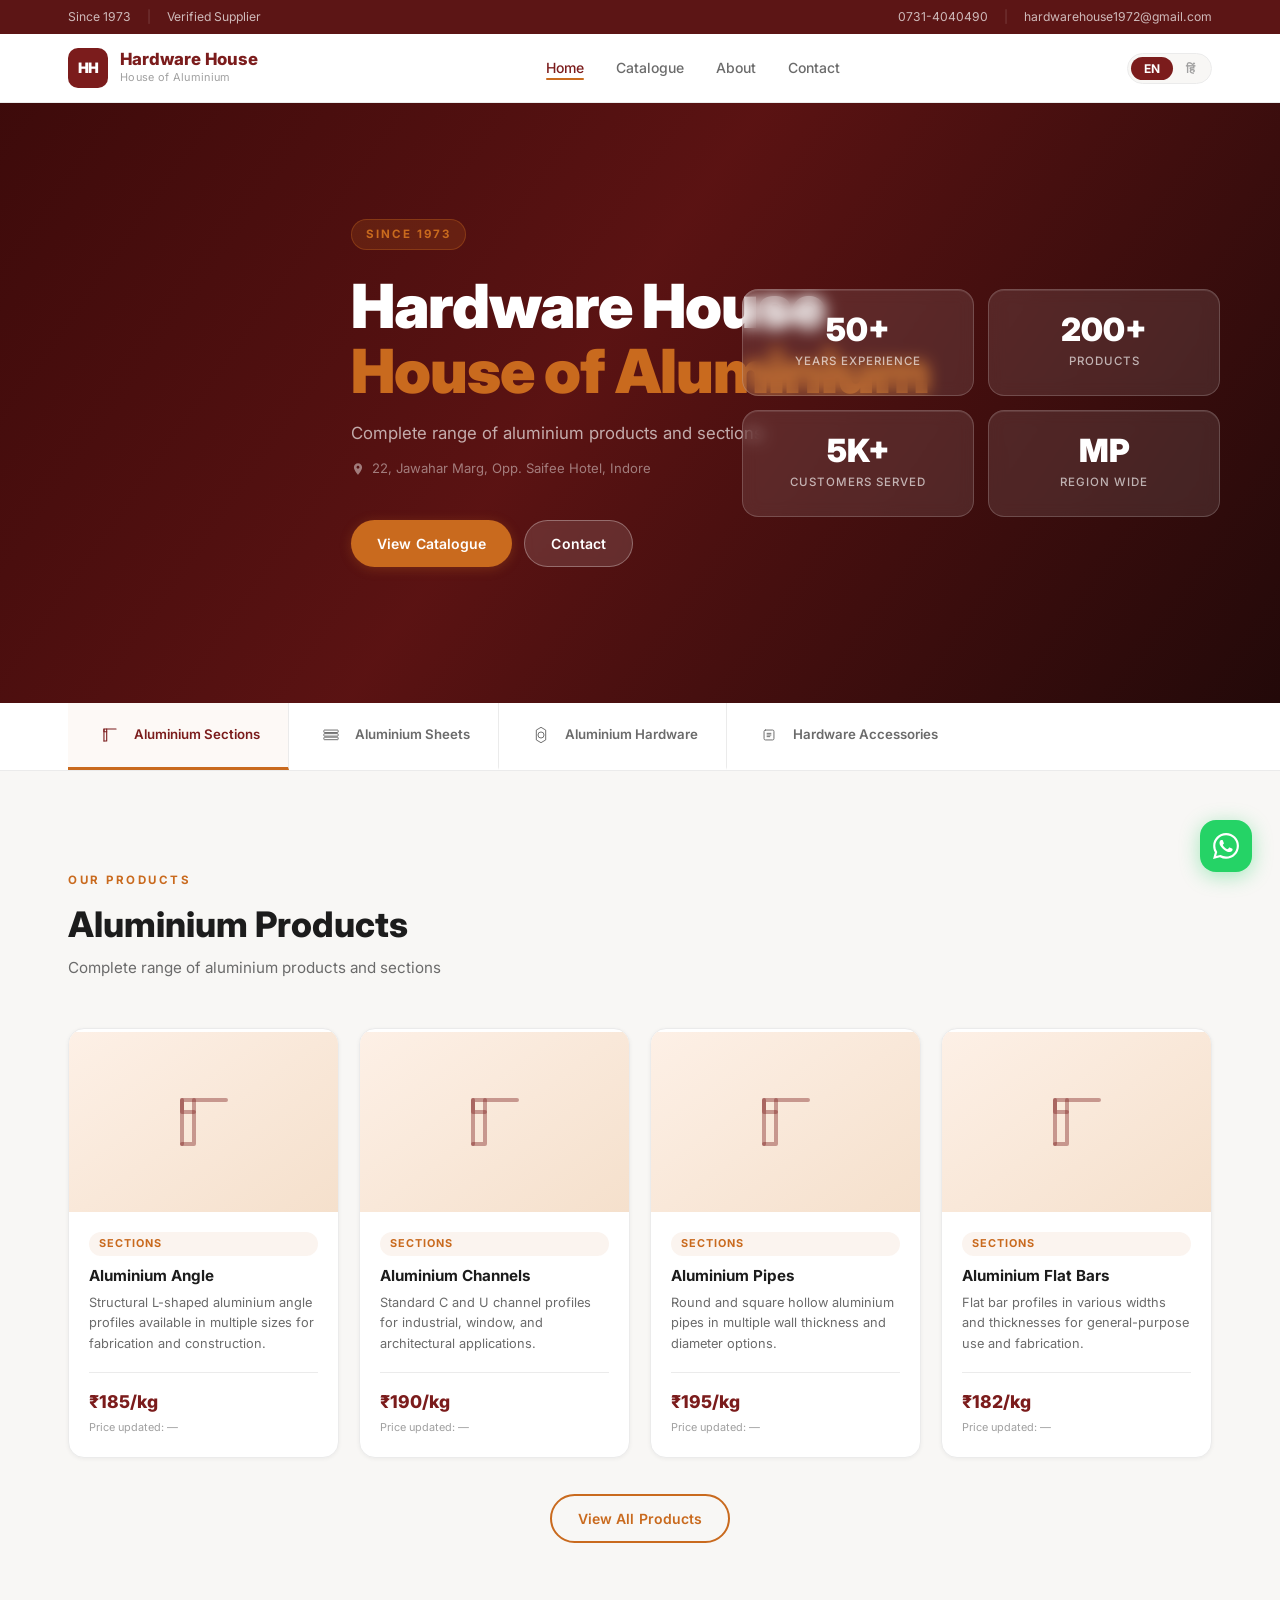
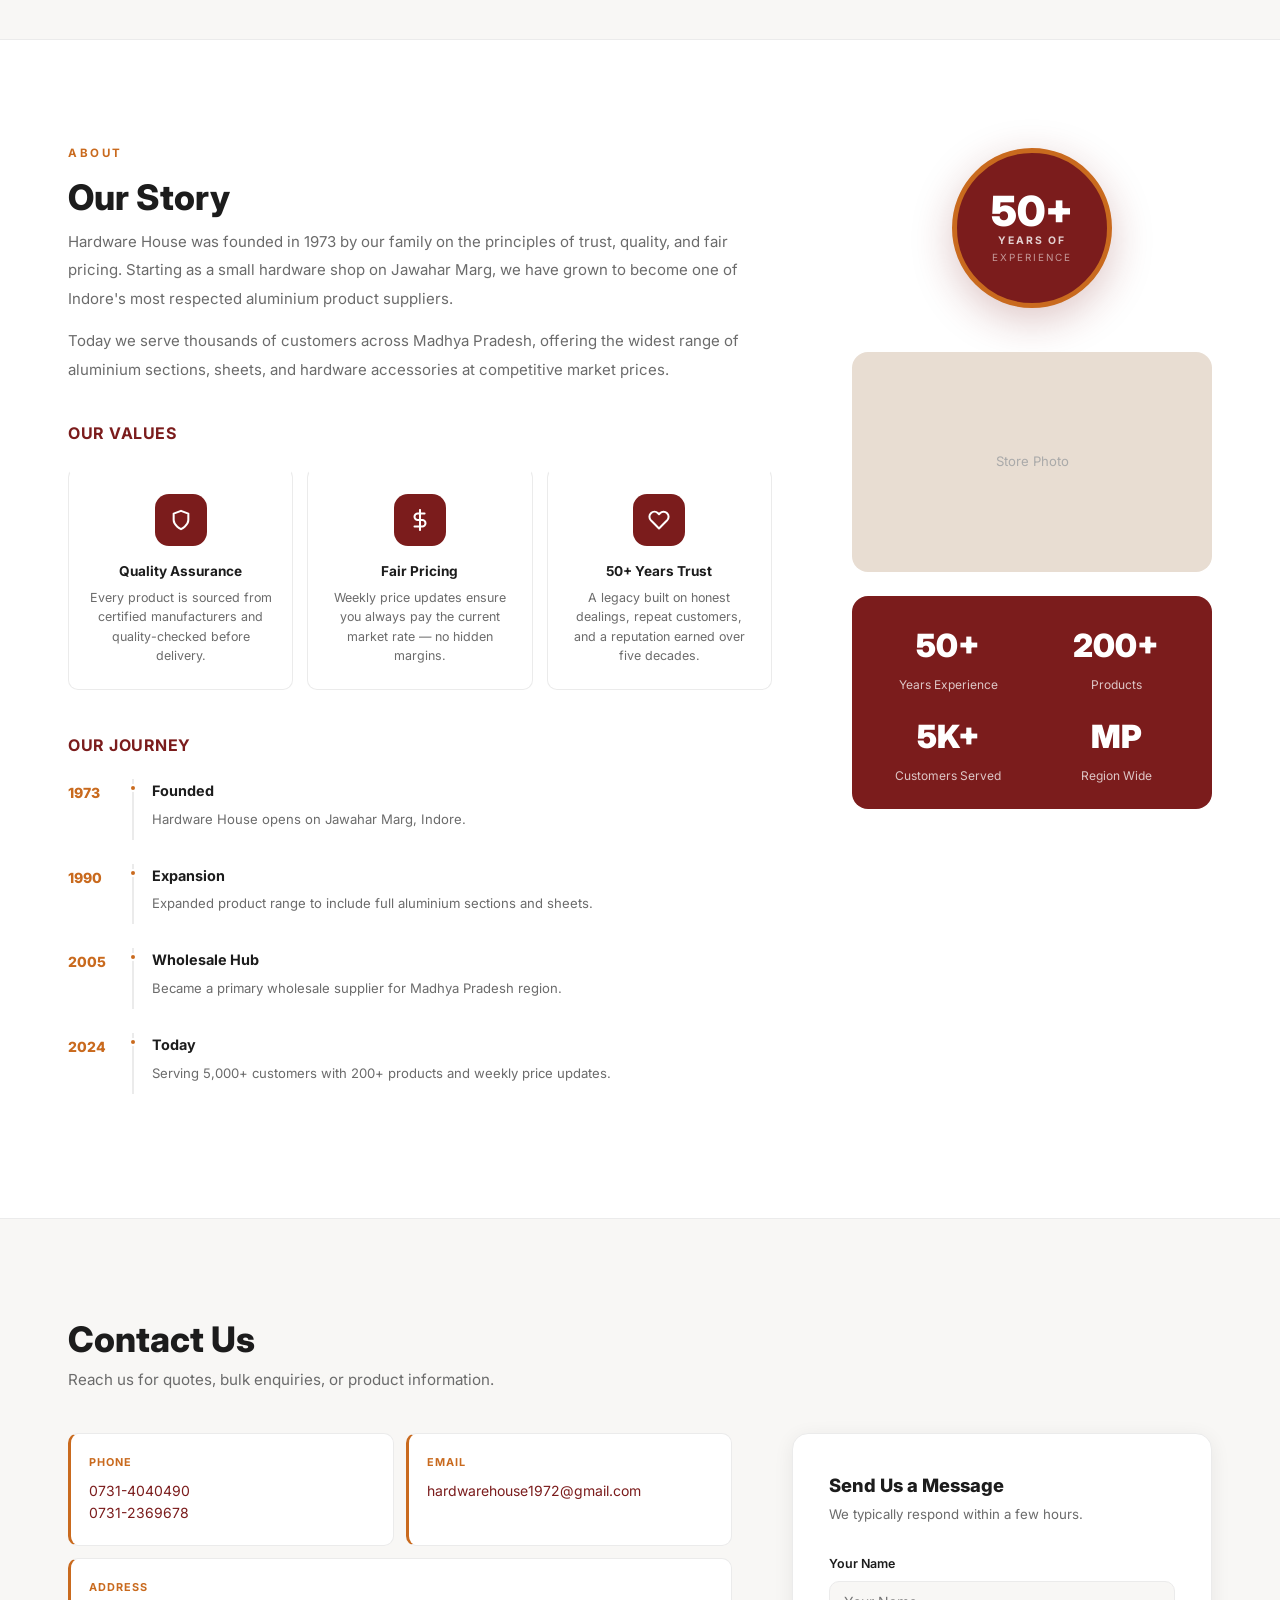
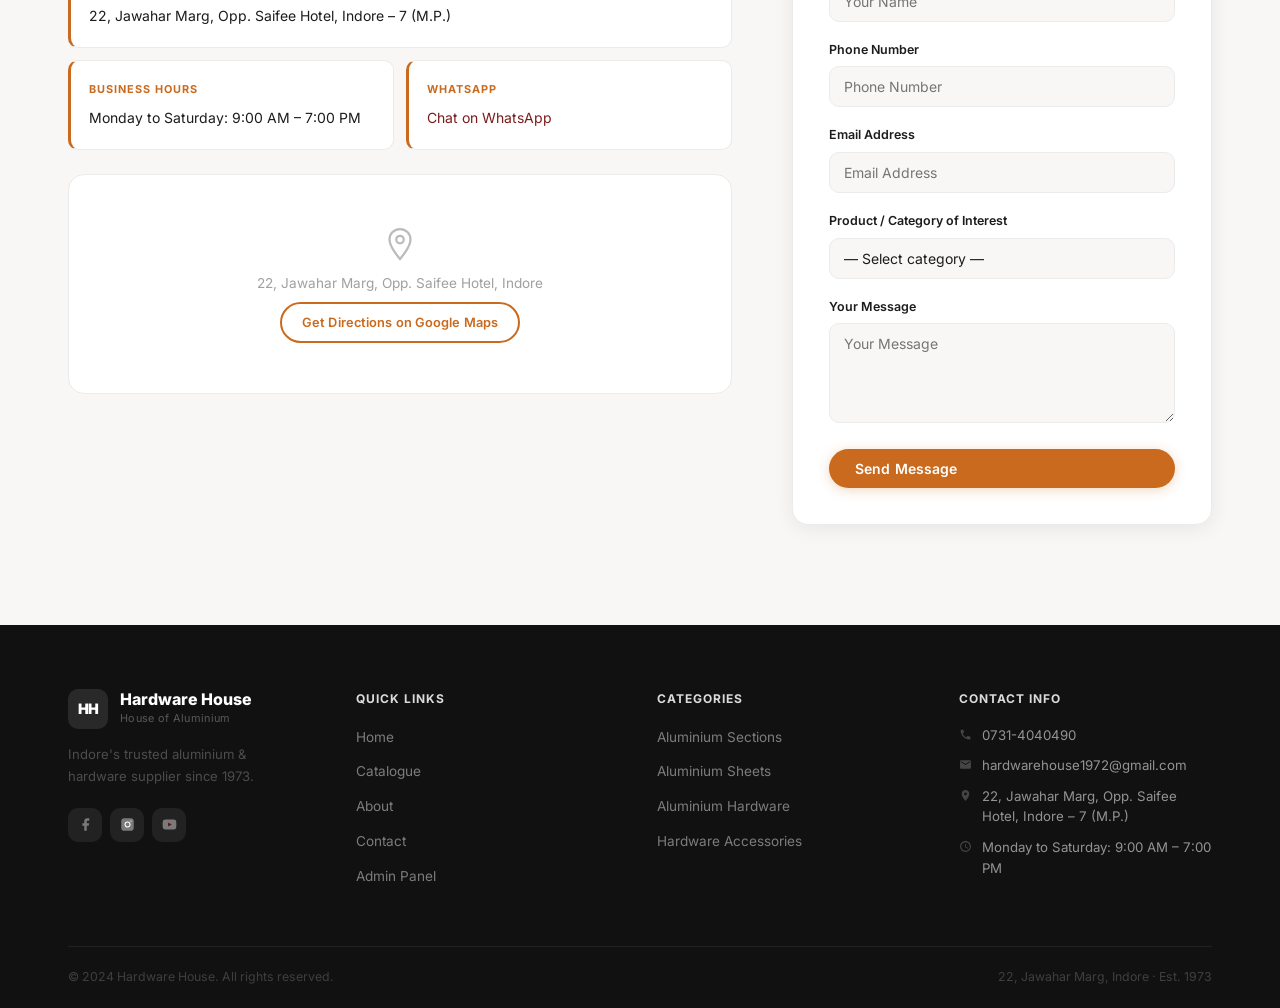
==== commit fe36c12a: "UI Change" ====
--- a/index.html
+++ b/index.html
@@ -45,7 +45,7 @@
           <div class="logo-sub">House of Aluminium</div>
         </div>
       </a>
-      <ul class="nav-links">
+      <ul class="nav-links" id="nav-links">
         <li><a href="index.html"     data-i18n="nav_home">Home</a></li>
         <li><a href="catalogue.html" data-i18n="nav_catalogue">Catalogue</a></li>
         <li><a href="#about"         data-i18n="nav_about">About</a></li>
@@ -56,7 +56,7 @@
           <button class="lang-btn active" data-lang="en">EN</button>
           <button class="lang-btn"        data-lang="hi">हिं</button>
         </div>
-        <button class="hamburger" aria-label="Toggle menu">
+        <button class="hamburger" aria-label="Toggle menu" aria-expanded="false" aria-controls="nav-links">
           <span></span><span></span><span></span>
         </button>
       </div>
@@ -107,54 +107,52 @@
 </section>
 
 <!-- ════════ CATEGORY STRIP ════════ -->
-<section class="categories-section">
+<nav class="categories-section" aria-label="Product categories">
   <div class="container">
     <div class="categories-grid">
-      <a href="catalogue.html?cat=sections" class="category-card active">
+      <a href="catalogue.html?cat=sections" class="category-card active" aria-label="Browse Aluminium Sections">
         <div class="category-icon">
-          <svg viewBox="0 0 80 80" fill="none">
-            <rect x="10" y="58" width="60" height="10" rx="3" fill="#C96A1E"/>
-            <rect x="10" y="12" width="10" height="56" rx="3" fill="#C96A1E"/>
+          <svg viewBox="0 0 80 80" fill="none" stroke="currentColor" stroke-width="4" stroke-linejoin="round" stroke-linecap="round" aria-hidden="true">
+            <polyline points="18,62 18,18 62,18"/>
+            <polyline points="18,18 18,28 28,28"/>
+            <polyline points="18,62 28,62 28,18"/>
           </svg>
         </div>
         <span class="cat-label" data-i18n="cat_sections">Aluminium Sections</span>
       </a>
-      <a href="catalogue.html?cat=sheets" class="category-card">
+      <a href="catalogue.html?cat=sheets" class="category-card" aria-label="Browse Aluminium Sheets">
         <div class="category-icon">
-          <svg viewBox="0 0 80 80" fill="none">
-            <rect x="10" y="28" width="60" height="8" rx="2" fill="#888"/>
-            <rect x="10" y="40" width="60" height="8" rx="2" fill="#aaa"/>
-            <rect x="10" y="52" width="60" height="8" rx="2" fill="#ccc"/>
+          <svg viewBox="0 0 80 80" fill="none" stroke="currentColor" stroke-width="3.5" stroke-linejoin="round" aria-hidden="true">
+            <rect x="14" y="22" width="52" height="9" rx="2"/>
+            <rect x="14" y="35" width="52" height="9" rx="2"/>
+            <rect x="14" y="48" width="52" height="9" rx="2"/>
           </svg>
         </div>
         <span class="cat-label" data-i18n="cat_sheets">Aluminium Sheets</span>
       </a>
-      <a href="catalogue.html?cat=hardware" class="category-card">
+      <a href="catalogue.html?cat=hardware" class="category-card" aria-label="Browse Aluminium Hardware">
         <div class="category-icon">
-          <svg viewBox="0 0 80 80" fill="none">
-            <circle cx="40" cy="40" r="15" stroke="#888" stroke-width="6"/>
-            <rect x="36" y="8"  width="8" height="18" rx="4" fill="#888"/>
-            <rect x="36" y="54" width="8" height="18" rx="4" fill="#888"/>
-            <rect x="8"  y="36" width="18" height="8" rx="4" fill="#888"/>
-            <rect x="54" y="36" width="18" height="8" rx="4" fill="#888"/>
+          <svg viewBox="0 0 80 80" fill="none" stroke="currentColor" stroke-width="3.5" stroke-linejoin="round" aria-hidden="true">
+            <polygon points="40,12 57,22 57,58 40,68 23,58 23,22"/>
+            <circle cx="40" cy="40" r="11"/>
           </svg>
         </div>
         <span class="cat-label" data-i18n="cat_hardware">Aluminium Hardware</span>
       </a>
-      <a href="catalogue.html?cat=accessories" class="category-card">
+      <a href="catalogue.html?cat=accessories" class="category-card" aria-label="Browse Hardware Accessories">
         <div class="category-icon">
-          <svg viewBox="0 0 80 80" fill="none">
-            <rect x="14" y="24" width="52" height="32" rx="4" stroke="#888" stroke-width="5"/>
-            <rect x="30" y="16" width="20" height="14" rx="3" stroke="#888" stroke-width="4"/>
-            <circle cx="30" cy="40" r="4" fill="#888"/>
-            <circle cx="50" cy="40" r="4" fill="#888"/>
+          <svg viewBox="0 0 80 80" fill="none" stroke="currentColor" stroke-width="3.5" stroke-linecap="round" stroke-linejoin="round" aria-hidden="true">
+            <rect x="22" y="22" width="36" height="36" rx="5"/>
+            <line x1="33" y1="34" x2="47" y2="34"/>
+            <line x1="33" y1="40" x2="47" y2="40"/>
+            <line x1="33" y1="46" x2="43" y2="46"/>
           </svg>
         </div>
         <span class="cat-label" data-i18n="cat_accessories">Hardware Accessories</span>
       </a>
     </div>
   </div>
-</section>
+</nav>
 
 <!-- ════════ FEATURED PRODUCTS ════════ -->
 <section class="section products-section">
@@ -182,66 +180,66 @@
 
         <h3 data-i18n="our_values">Our Values</h3>
         <div class="values-grid">
-          <div class="val-card">
-            <div class="val-icon">
+          <article class="val-card">
+            <div class="val-icon" aria-hidden="true">
               <svg viewBox="0 0 24 24" fill="none" stroke="white" stroke-width="2.2" stroke-linecap="round" stroke-linejoin="round">
                 <path d="M12 22s8-4 8-10V5l-8-3-8 3v7c0 6 8 10 8 10z"/>
               </svg>
             </div>
             <h4 data-i18n="val_quality">Quality Assurance</h4>
             <p data-i18n="val_quality_d">Every product sourced from certified manufacturers and checked before delivery.</p>
-          </div>
-          <div class="val-card">
-            <div class="val-icon">
+          </article>
+          <article class="val-card">
+            <div class="val-icon" aria-hidden="true">
               <svg viewBox="0 0 24 24" fill="none" stroke="white" stroke-width="2.2" stroke-linecap="round" stroke-linejoin="round">
                 <line x1="12" y1="1" x2="12" y2="23"/><path d="M17 5H9.5a3.5 3.5 0 000 7h5a3.5 3.5 0 010 7H6"/>
               </svg>
             </div>
             <h4 data-i18n="val_price">Fair Pricing</h4>
             <p data-i18n="val_price_d">Weekly price updates ensure you always pay the current market rate.</p>
-          </div>
-          <div class="val-card">
-            <div class="val-icon">
+          </article>
+          <article class="val-card">
+            <div class="val-icon" aria-hidden="true">
               <svg viewBox="0 0 24 24" fill="none" stroke="white" stroke-width="2.2" stroke-linecap="round" stroke-linejoin="round">
                 <path d="M20.84 4.61a5.5 5.5 0 00-7.78 0L12 5.67l-1.06-1.06a5.5 5.5 0 00-7.78 7.78l1.06 1.06L12 21.23l7.78-7.78 1.06-1.06a5.5 5.5 0 000-7.78z"/>
               </svg>
             </div>
             <h4 data-i18n="val_trust">50+ Years Trust</h4>
             <p data-i18n="val_trust_d">A legacy built on honest dealings and a reputation earned over five decades.</p>
-          </div>
+          </article>
         </div>
 
         <h3 style="margin-top:42px;" data-i18n="our_journey">Our Journey</h3>
-        <div class="timeline">
+        <dl class="timeline">
           <div class="tl-item">
-            <div class="tl-year">1973</div>
-            <div class="tl-body">
-              <h4 data-i18n="yr_1973">Founded</h4>
+            <dt class="tl-year">1973</dt>
+            <dd class="tl-body">
+              <strong data-i18n="yr_1973">Founded</strong>
               <p data-i18n="yr_1973_d">Hardware House opens on Jawahar Marg, Indore.</p>
-            </div>
+            </dd>
           </div>
           <div class="tl-item">
-            <div class="tl-year">1990</div>
-            <div class="tl-body">
-              <h4 data-i18n="yr_1990">Expansion</h4>
+            <dt class="tl-year">1990</dt>
+            <dd class="tl-body">
+              <strong data-i18n="yr_1990">Expansion</strong>
               <p data-i18n="yr_1990_d">Expanded product range to include full aluminium sections and sheets.</p>
-            </div>
+            </dd>
           </div>
           <div class="tl-item">
-            <div class="tl-year">2005</div>
-            <div class="tl-body">
-              <h4 data-i18n="yr_2005">Wholesale Hub</h4>
+            <dt class="tl-year">2005</dt>
+            <dd class="tl-body">
+              <strong data-i18n="yr_2005">Wholesale Hub</strong>
               <p data-i18n="yr_2005_d">Became a primary wholesale supplier for Madhya Pradesh region.</p>
-            </div>
+            </dd>
           </div>
           <div class="tl-item">
-            <div class="tl-year">2024</div>
-            <div class="tl-body">
-              <h4 data-i18n="yr_2024">Today</h4>
+            <dt class="tl-year">2024</dt>
+            <dd class="tl-body">
+              <strong data-i18n="yr_2024">Today</strong>
               <p data-i18n="yr_2024_d">Serving 5,000+ customers with 200+ products and weekly price updates.</p>
-            </div>
-          </div>
-        </div>
+            </dd>
+          </div>
+        </dl>
       </div>
 
       <!-- IMAGE / BADGE COLUMN -->
--- a/css/style.css
+++ b/css/style.css
@@ -3,26 +3,44 @@
    ============================================================ */
 
 :root {
-  --primary:       #7B1C1C;
-  --primary-dark:  #5C1515;
-  --secondary:     #C96A1E;
-  --bg:            #F8F7F5;
-  --bg-white:      #FFFFFF;
-  --text:          #1C1C1C;
-  --text-med:      #6B6B6B;
-  --text-light:    #A0A0A0;
-  --border:        #EBEBEB;
-  --shadow-xs:     0 1px 4px rgba(0,0,0,0.05);
-  --shadow:        0 4px 20px rgba(0,0,0,0.07);
-  --shadow-md:     0 12px 40px rgba(0,0,0,0.11);
-  --radius:        16px;
-  --radius-sm:     10px;
-  --ease:          0.2s ease;
+  --primary:        #7B1C1C;
+  --primary-dark:   #5C1515;
+  --secondary:      #C96A1E;
+  --secondary-bg:   rgba(201,106,30,0.07);
+  --bg:             #F8F7F5;
+  --bg-white:       #FFFFFF;
+  --text:           #1C1C1C;
+  --text-med:       #6B6B6B;
+  --text-light:     #A0A0A0;
+  --border:         #EBEBEB;
+  --shadow-xs:      0 1px 4px rgba(0,0,0,0.05);
+  --shadow:         0 4px 20px rgba(0,0,0,0.07);
+  --shadow-md:      0 12px 40px rgba(0,0,0,0.11);
+  --radius:         16px;
+  --radius-sm:      10px;
+  --ease:           0.2s ease;
+  --focus-ring:     0 0 0 3px rgba(201,106,30,0.4);
 }
 
 *, *::before, *::after { margin:0; padding:0; box-sizing:border-box; }
 
 html { scroll-behavior:smooth; scroll-padding-top:72px; }
+
+/* ── FOCUS & MOTION ───────────────────────────────────────── */
+:focus-visible {
+  outline: var(--focus-ring);
+  outline-offset: 3px;
+  border-radius: var(--radius-sm);
+}
+a:focus-visible, button:focus-visible { border-radius: 6px; }
+
+@media (prefers-reduced-motion: reduce) {
+  *, *::before, *::after {
+    transition-duration: 0.01ms !important;
+    animation-duration: 0.01ms !important;
+  }
+  html { scroll-behavior: auto; }
+}
 
 body {
   font-family:'Inter', system-ui, -apple-system, sans-serif;
@@ -32,6 +50,9 @@
   line-height:1.65;
   -webkit-font-smoothing:antialiased;
 }
+
+/* ── RESETS ───────────────────────────────────────────────── */
+dd { margin:0; }
 
 /* ── UTILITY ──────────────────────────────────────────────── */
 .container { max-width:1200px; margin:0 auto; padding:0 28px; }
@@ -92,7 +113,9 @@
   padding:14px 0;
   position:sticky; top:0; z-index:1000;
   border-bottom:1px solid var(--border);
-}
+  transition:box-shadow 0.3s ease;
+}
+.navbar.scrolled { box-shadow: 0 2px 20px rgba(0,0,0,0.1); border-bottom-color:transparent; }
 .nav-inner {
   display:flex; align-items:center; justify-content:space-between;
 }
@@ -202,18 +225,24 @@
   display:grid; grid-template-columns:1fr 1fr; gap:14px; width:100%;
 }
 .hero-stat {
-  background:rgba(255,255,255,0.06);
-  border:1px solid rgba(255,255,255,0.1);
+  background:rgba(255,255,255,0.1);
+  border:1px solid rgba(255,255,255,0.18);
   border-radius:var(--radius); padding:24px 20px;
   backdrop-filter:blur(8px);
   text-align:center;
+  box-shadow: inset 0 1px 0 rgba(255,255,255,0.1);
+  transition: background var(--ease), transform var(--ease);
+}
+.hero-stat:hover {
+  background: rgba(255,255,255,0.15);
+  transform: translateY(-2px);
 }
 .hero-stat-num {
   font-size:2rem; font-weight:900; color:#fff;
   line-height:1; margin-bottom:6px;
 }
 .hero-stat-lbl {
-  font-size:0.72rem; color:rgba(255,255,255,0.45);
+  font-size:0.72rem; color:rgba(255,255,255,0.65);
   text-transform:uppercase; letter-spacing:1px; font-weight:500;
 }
 
@@ -236,8 +265,8 @@
 .category-card:last-child { border-right:none; }
 .category-card:hover { color:var(--primary); border-bottom-color:var(--border); }
 .category-card.active { color:var(--primary); border-bottom-color:var(--secondary); background:rgba(201,106,30,0.04); }
-.category-icon { width:28px; height:28px; display:flex; align-items:center; justify-content:center; flex-shrink:0; }
-.category-icon svg { width:22px; height:22px; }
+.category-icon { width:28px; height:28px; display:flex; align-items:center; justify-content:center; flex-shrink:0; color:inherit; }
+.category-icon svg { width:22px; height:22px; color:inherit; transition:color var(--ease); }
 .cat-label { font-size:0.83rem; font-weight:600; white-space:nowrap; }
 
 /* ── PRODUCTS ─────────────────────────────────────────────── */
@@ -250,16 +279,33 @@
 .product-card {
   background:var(--bg-white); border-radius:var(--radius);
   overflow:hidden; box-shadow:var(--shadow-xs);
-  transition:all var(--ease); border:1px solid var(--border);
+  transition:box-shadow var(--ease), transform var(--ease), border-color var(--ease);
+  border:1px solid var(--border);
   display:flex; flex-direction:column;
+  position:relative;
+}
+.product-card::before {
+  content:''; display:block; height:3px;
+  background:transparent;
+  transition:background var(--ease);
+  flex-shrink:0;
 }
 .product-card:hover {
   box-shadow:var(--shadow-md); transform:translateY(-4px);
   border-color:transparent;
 }
+.product-card:hover::before { background:var(--secondary); }
+
+/* Per-category image backgrounds */
+.product-card[data-cat="sections"]    .product-img { background:linear-gradient(145deg,#FDF0E6,#F5E0CC); }
+.product-card[data-cat="sheets"]      .product-img { background:linear-gradient(145deg,#EEF2F7,#E2E8F0); }
+.product-card[data-cat="hardware"]    .product-img { background:linear-gradient(145deg,#F5F0EB,#EDE6DC); }
+.product-card[data-cat="accessories"] .product-img { background:linear-gradient(145deg,#EDF7F0,#DCF0E3); }
+
 .product-img {
-  height:160px; background:linear-gradient(135deg, #F5EDE4 0%, #EDE3D8 100%);
+  height:180px;
   display:flex; align-items:center; justify-content:center;
+  color:rgba(123,28,28,0.4);
 }
 .product-img img { width:100%; height:100%; object-fit:cover; }
 
@@ -267,7 +313,8 @@
 .product-cat {
   display:inline-block; font-size:0.68rem; font-weight:700;
   text-transform:uppercase; letter-spacing:1px;
-  color:var(--secondary); margin-bottom:8px;
+  color:var(--secondary); margin-bottom:10px;
+  background:var(--secondary-bg); padding:3px 10px; border-radius:999px;
 }
 .product-name { font-size:0.95rem; font-weight:700; margin-bottom:6px; color:var(--text); line-height:1.35; }
 .product-desc { font-size:0.8rem; color:var(--text-med); flex:1; line-height:1.6; margin-bottom:18px; }
@@ -279,7 +326,7 @@
 .price-date    { font-size:0.68rem; color:var(--text-light); margin-top:3px; }
 
 /* ── ABOUT ────────────────────────────────────────────────── */
-.about-page-section { padding:100px 0; background:var(--bg-white); }
+.about-page-section { padding:100px 0; background:var(--bg-white); border-top:1px solid var(--border); }
 .about-cols { display:grid; grid-template-columns:1fr 360px; gap:80px; align-items:start; }
 
 .about-page-section h3 {
@@ -290,32 +337,42 @@
 
 .values-grid { display:grid; grid-template-columns:repeat(3,1fr); gap:14px; margin-top:20px; }
 .val-card {
-  background:var(--bg); border-radius:var(--radius-sm);
-  padding:22px 16px; text-align:center;
+  background:var(--bg-white); border-radius:var(--radius-sm);
+  padding:24px 16px; text-align:center;
   border:1px solid var(--border);
-  transition:all var(--ease);
-}
-.val-card:hover { box-shadow:var(--shadow); transform:translateY(-2px); border-color:transparent; }
+  border-top:3px solid transparent;
+  transition:box-shadow var(--ease), transform var(--ease), border-top-color var(--ease);
+}
+.val-card:hover {
+  box-shadow:var(--shadow); transform:translateY(-2px);
+  border-top-color:var(--secondary);
+}
 .val-icon {
-  width:48px; height:48px; background:var(--primary); border-radius:12px;
-  display:flex; align-items:center; justify-content:center; margin:0 auto 12px;
+  width:52px; height:52px; background:var(--primary); border-radius:14px;
+  display:flex; align-items:center; justify-content:center; margin:0 auto 14px;
 }
 .val-icon svg { width:22px; height:22px; }
 .val-card h4 { font-size:0.85rem; font-weight:700; margin-bottom:6px; color:var(--text); }
 .val-card p  { font-size:0.78rem; color:var(--text-med); line-height:1.55; margin:0; }
 
 .timeline { margin-top:20px; }
+.timeline, .tl-item { list-style:none; }
 .tl-item  { display:flex; gap:20px; margin-bottom:24px; position:relative; }
 .tl-year  {
-  min-width:44px; font-size:0.78rem; font-weight:800;
+  min-width:44px; font-size:0.875rem; font-weight:800;
   color:var(--secondary); padding-top:2px;
 }
 .tl-body {
   padding-left:18px; border-left:2px solid var(--border);
-  padding-bottom:8px; flex:1;
-}
-.tl-body h4 { font-size:0.88rem; font-weight:700; margin-bottom:3px; color:var(--text); }
-.tl-body p  { font-size:0.8rem; color:var(--text-med); margin:0; }
+  padding-bottom:8px; flex:1; position:relative;
+}
+.tl-body::before {
+  content:''; position:absolute; left:-5px; top:5px;
+  width:8px; height:8px; border-radius:50%;
+  background:var(--secondary); border:2px solid var(--bg-white);
+}
+.tl-body strong { display:block; font-size:0.9rem; font-weight:700; margin-bottom:4px; color:var(--text); }
+.tl-body p  { font-size:0.82rem; color:var(--text-med); margin:0; }
 
 .exp-badge {
   width:160px; height:160px; border-radius:50%;
@@ -337,16 +394,17 @@
 .store-img-wrap img { width:100%; height:100%; object-fit:cover; display:block; }
 
 /* ── CONTACT ──────────────────────────────────────────────── */
-.contact-page-section { padding:100px 0; background:var(--bg); }
+.contact-page-section { padding:100px 0; background:var(--bg); border-top:1px solid var(--border); }
 .contact-page-grid { display:grid; grid-template-columns:1fr 420px; gap:60px; }
 
 .contact-cards { display:grid; grid-template-columns:1fr 1fr; gap:12px; margin-bottom:24px; }
 .info-card {
   background:var(--bg-white); border-radius:var(--radius-sm);
   padding:20px 18px; border:1px solid var(--border);
-  transition:all var(--ease);
-}
-.info-card:hover { box-shadow:var(--shadow); border-color:transparent; }
+  border-left:3px solid var(--secondary);
+  transition:box-shadow var(--ease), transform var(--ease);
+}
+.info-card:hover { box-shadow:var(--shadow); transform:translateY(-1px); }
 .info-card h4 {
   font-size:0.68rem; font-weight:700; text-transform:uppercase;
   letter-spacing:1px; color:var(--secondary); margin-bottom:8px;
@@ -412,9 +470,9 @@
 .footer ul li { margin-bottom:10px; }
 .footer ul li a {
   color:rgba(255,255,255,0.45); text-decoration:none;
-  font-size:0.85rem; transition:color var(--ease);
-}
-.footer ul li a:hover { color:#fff; }
+  font-size:0.85rem; transition:color var(--ease), padding-left var(--ease);
+}
+.footer ul li a:hover { color:#fff; padding-left:6px; }
 
 .footer-clist li { display:flex; gap:10px; align-items:flex-start; margin-bottom:13px; }
 .footer-clist li svg { flex-shrink:0; opacity:0.4; margin-top:3px; }
@@ -425,9 +483,10 @@
   width:34px; height:34px; border-radius:10px;
   background:rgba(255,255,255,0.07); display:flex;
   align-items:center; justify-content:center;
-  color:rgba(255,255,255,0.4); text-decoration:none; transition:all var(--ease);
-}
-.social-links a:hover { background:var(--secondary); color:#fff; }
+  color:rgba(255,255,255,0.4); text-decoration:none;
+  transition:background var(--ease), color var(--ease), transform var(--ease);
+}
+.social-links a:hover { background:var(--secondary); color:#fff; transform:translateY(-2px); }
 
 .footer-bottom {
   border-top:1px solid rgba(255,255,255,0.07); padding:20px 0;
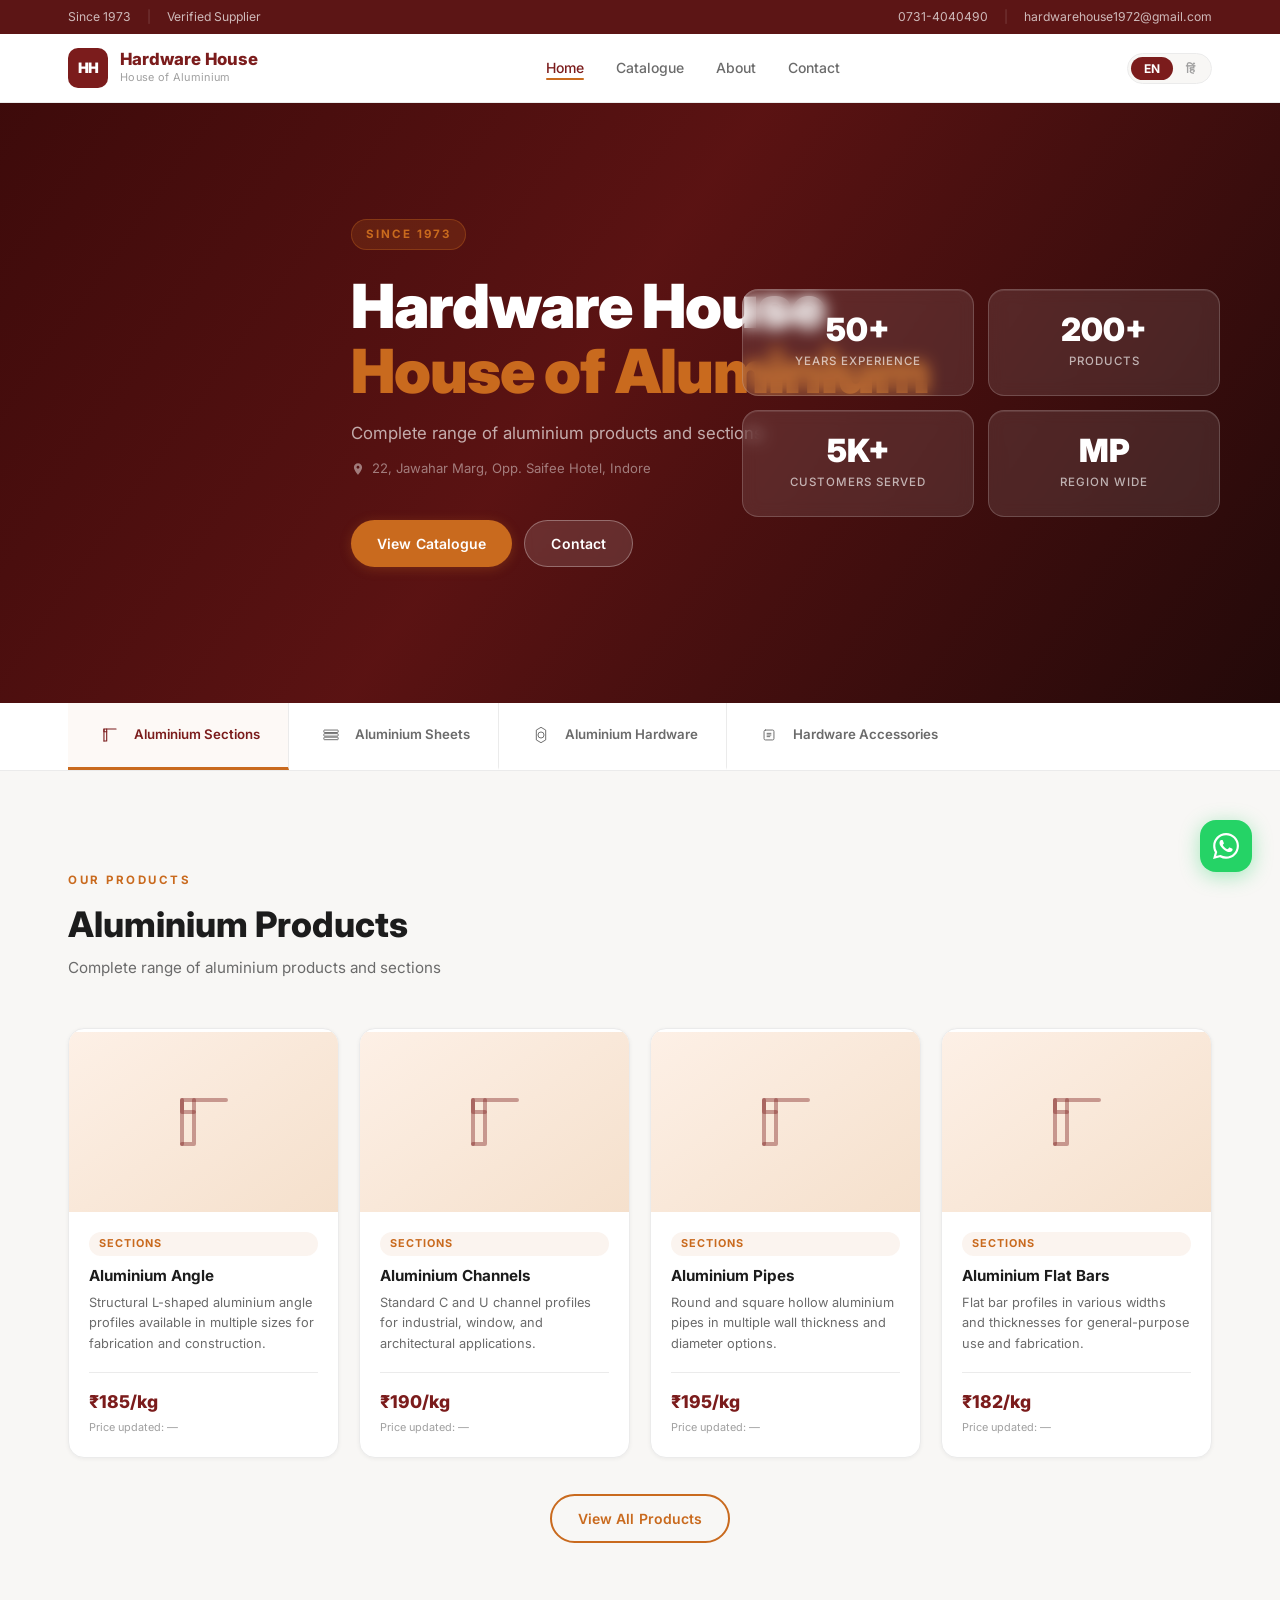
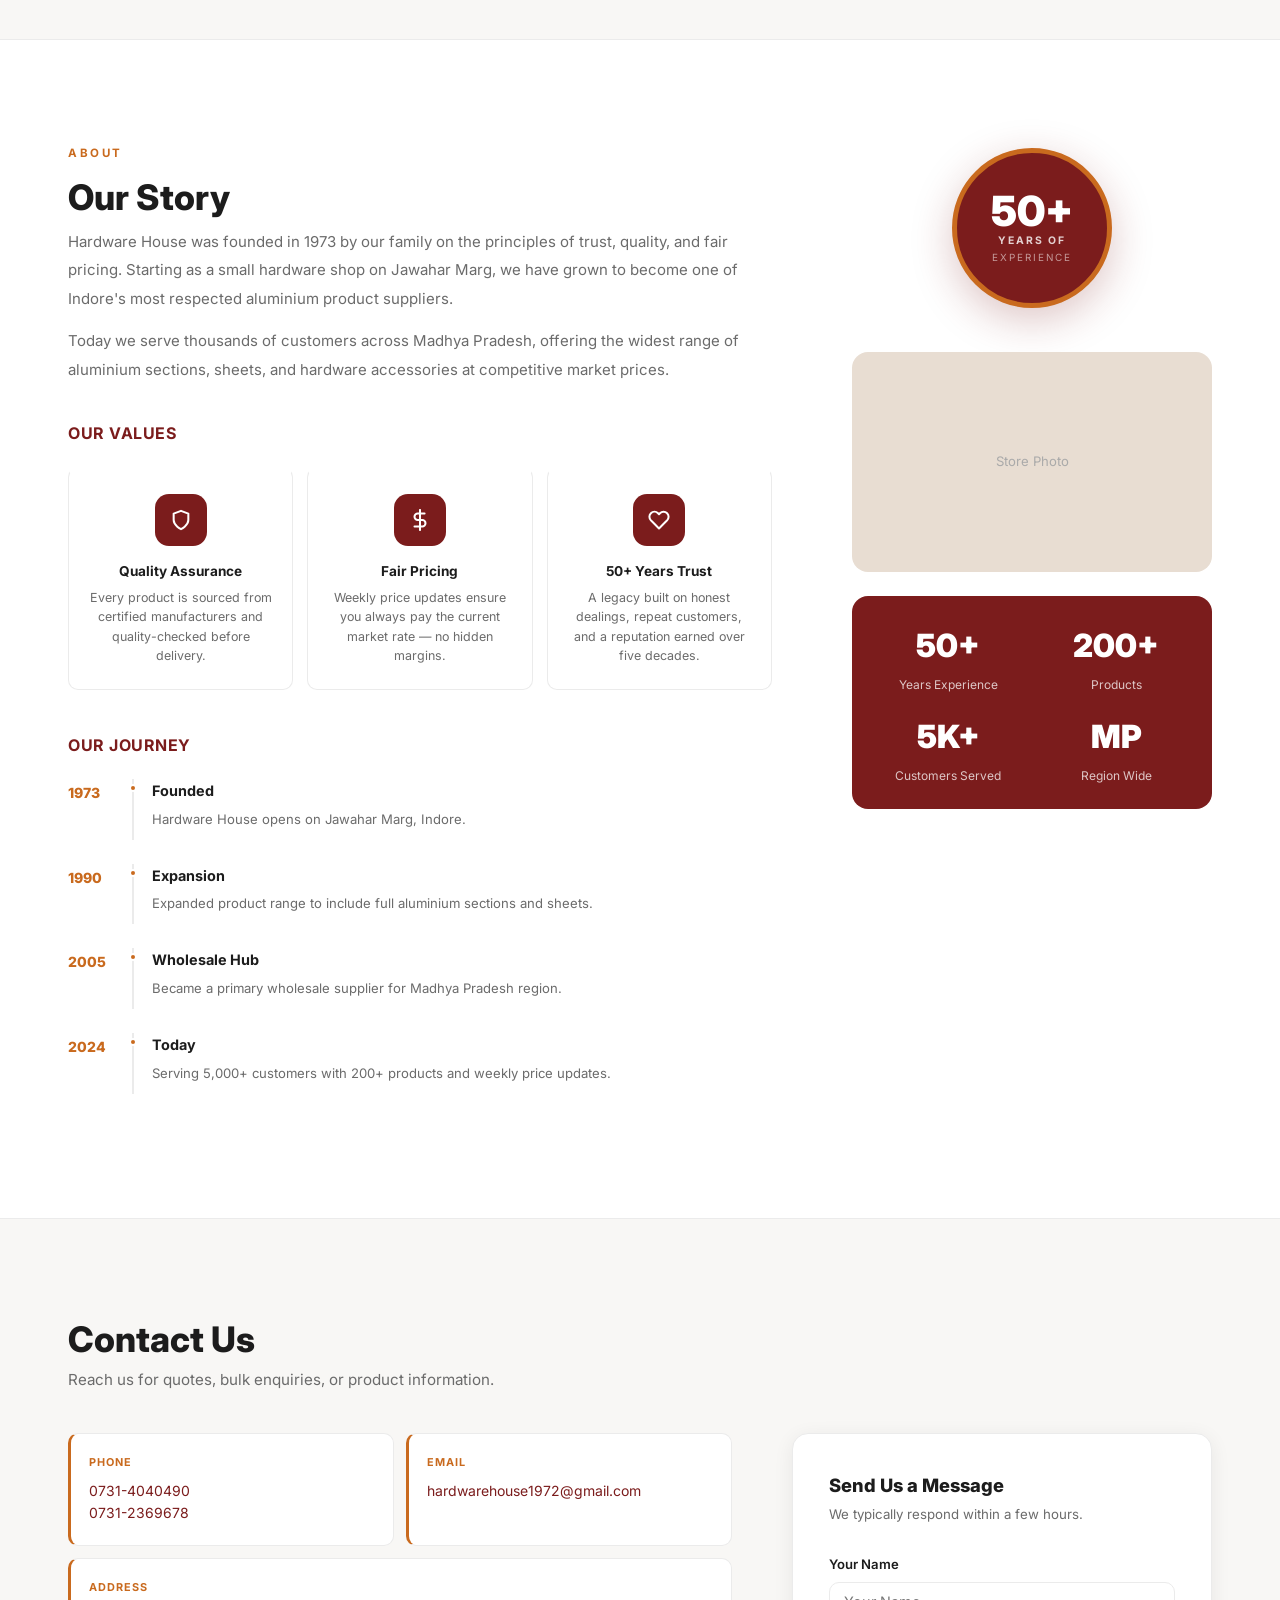
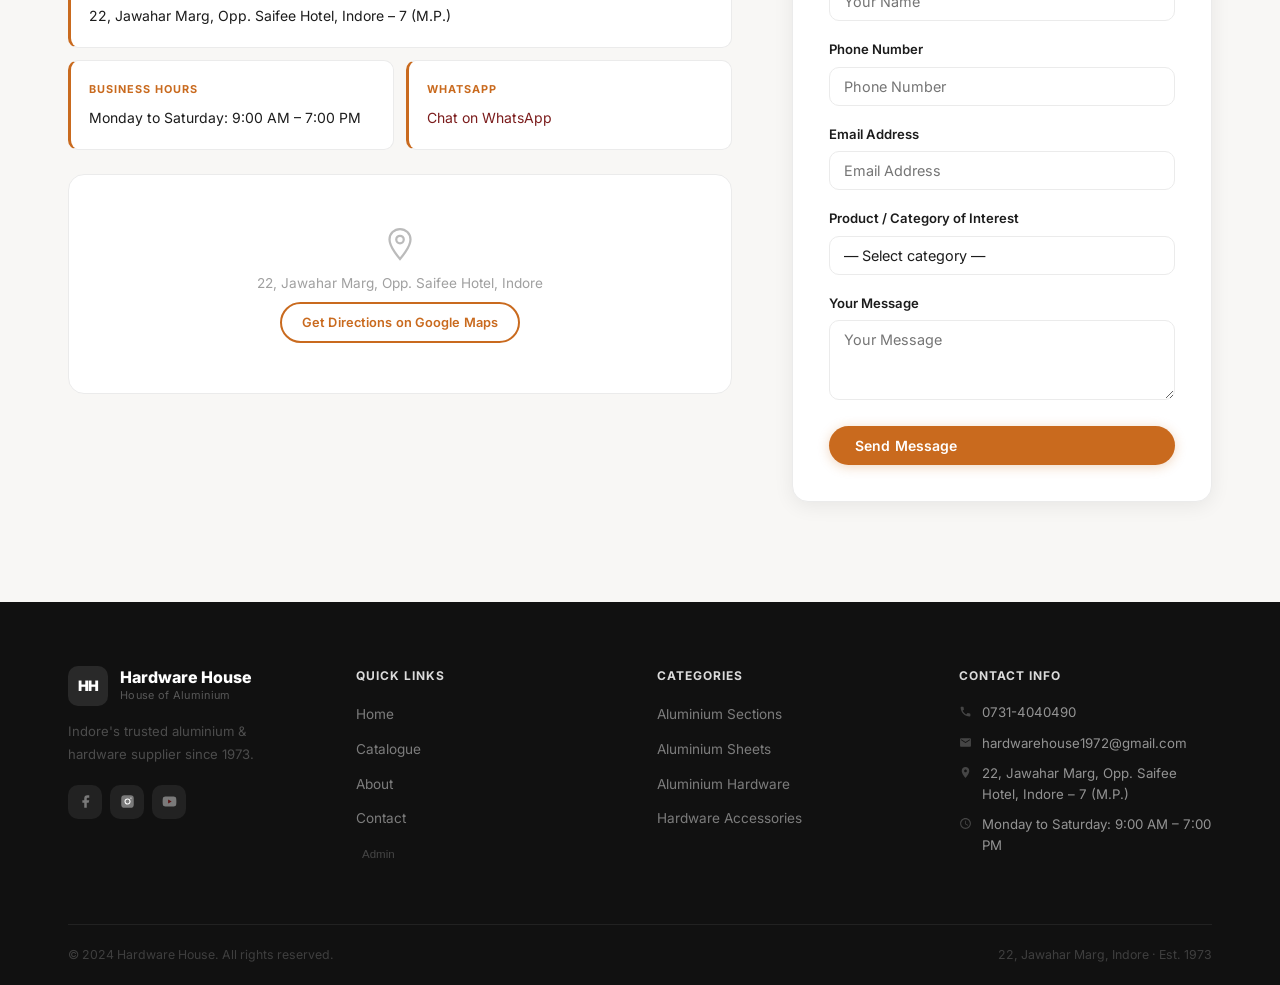
==== commit d05b31f5: "Admin Dashboard" ====
--- a/index.html
+++ b/index.html
@@ -9,8 +9,24 @@
   <link rel="preconnect" href="https://fonts.googleapis.com">
   <link rel="preconnect" href="https://fonts.gstatic.com" crossorigin>
   <link href="https://fonts.googleapis.com/css2?family=Inter:wght@300;400;500;600;700;800;900&display=swap" rel="stylesheet">
+  <script src="https://cdn.jsdelivr.net/npm/@supabase/supabase-js@2"></script>
 </head>
 <body>
+
+<!-- ════════ ADMIN BAR (shown only when logged in) ════════ -->
+<div id="admin-bar" hidden>
+  <div class="admin-bar">
+    <div class="admin-bar-inner">
+      <span class="admin-bar-brand">⚙ Admin Mode</span>
+      <div class="admin-bar-actions">
+        <button class="btn" onclick="openAddProduct()">+ Add Product</button>
+        <button class="btn" onclick="openEditContact()">Edit Contact</button>
+        <button class="btn" onclick="adminMarkPricesUpdated()">Mark Prices Updated</button>
+        <button class="btn danger" onclick="doAdminLogout()">Log Out</button>
+      </div>
+    </div>
+  </div>
+</div>
 
 <!-- ════════ TOP BAR ════════ -->
 <div class="top-bar">
@@ -399,7 +415,7 @@
           <li><a href="catalogue.html" data-i18n="nav_catalogue">Catalogue</a></li>
           <li><a href="#about"         data-i18n="nav_about">About Us</a></li>
           <li><a href="#contact"       data-i18n="nav_contact">Contact</a></li>
-          <li><a href="admin/index.html">Admin Panel</a></li>
+          <li><button class="admin-trigger" onclick="showAdminLogin()">Admin</button></li>
         </ul>
       </div>
       <!-- categories -->
@@ -435,9 +451,139 @@
   <svg viewBox="0 0 24 24" fill="white"><path d="M17.472 14.382c-.297-.149-1.758-.867-2.03-.967-.273-.099-.471-.148-.67.15-.197.297-.767.966-.94 1.164-.173.199-.347.223-.644.075-.297-.15-1.255-.463-2.39-1.475-.883-.788-1.48-1.761-1.653-2.059-.173-.297-.018-.458.13-.606.134-.133.298-.347.446-.52.149-.174.198-.298.298-.497.099-.198.05-.371-.025-.52-.075-.149-.669-1.612-.916-2.207-.242-.579-.487-.5-.669-.51-.173-.008-.371-.01-.57-.01-.198 0-.52.074-.792.372-.272.297-1.04 1.016-1.04 2.479 0 1.462 1.065 2.875 1.213 3.074.149.198 2.096 3.2 5.077 4.487.709.306 1.262.489 1.694.625.712.227 1.36.195 1.871.118.571-.085 1.758-.719 2.006-1.413.248-.694.248-1.289.173-1.413-.074-.124-.272-.198-.57-.347m-5.421 7.403h-.004a9.87 9.87 0 01-5.031-1.378l-.361-.214-3.741.982.998-3.648-.235-.374a9.86 9.86 0 01-1.51-5.26c.001-5.45 4.436-9.884 9.888-9.884 2.64 0 5.122 1.03 6.988 2.898a9.825 9.825 0 012.893 6.994c-.003 5.45-4.437 9.884-9.885 9.884m8.413-18.297A11.815 11.815 0 0012.05 0C5.495 0 .16 5.335.157 11.892c0 2.096.547 4.142 1.588 5.945L.057 24l6.305-1.654a11.882 11.882 0 005.683 1.448h.005c6.554 0 11.89-5.335 11.893-11.893a11.821 11.821 0 00-3.48-8.413Z"/></svg>
 </a>
 
+<!-- ════════ ADMIN: Login Modal ════════ -->
+<div id="admin-login-modal" class="admin-modal-overlay" hidden>
+  <div class="admin-login-card" role="dialog" aria-modal="true" aria-labelledby="login-heading">
+    <h2 id="login-heading">Admin Login</h2>
+    <p>Sign in with your administrator account.</p>
+    <div class="form-group">
+      <label for="admin-email-input">Email</label>
+      <input type="email" id="admin-email-input" placeholder="admin@example.com" autocomplete="email">
+    </div>
+    <div class="form-group">
+      <label for="admin-pw-input">Password</label>
+      <input type="password" id="admin-pw-input" placeholder="Password" autocomplete="current-password">
+    </div>
+    <div id="admin-login-err" class="admin-err" hidden></div>
+    <button id="admin-login-btn" class="btn btn-primary btn-full" onclick="doAdminLogin()">Sign In</button>
+    <div class="admin-login-footer">
+      <button onclick="hideAdminLogin()">Cancel</button>
+    </div>
+  </div>
+</div>
+
+<!-- ════════ ADMIN: Product Modal ════════ -->
+<div id="admin-prod-modal" class="admin-modal-overlay" hidden>
+  <div class="admin-modal-card" role="dialog" aria-modal="true" aria-labelledby="prod-modal-heading">
+    <div class="admin-modal-header">
+      <h2 id="prod-modal-heading">Add Product</h2>
+      <button class="admin-modal-close" onclick="closeProdModal()" aria-label="Close">&times;</button>
+    </div>
+    <div class="admin-modal-body">
+      <form id="prod-form" onsubmit="event.preventDefault(); saveProduct();">
+        <input type="hidden" id="prod-id">
+        <div class="form-grid-2">
+          <div class="form-group">
+            <label for="prod-name-en">Name (English) *</label>
+            <input type="text" id="prod-name-en" required placeholder="Product name in English">
+          </div>
+          <div class="form-group">
+            <label for="prod-name-hi">Name (Hindi)</label>
+            <input type="text" id="prod-name-hi" placeholder="उत्पाद का नाम">
+          </div>
+        </div>
+        <div class="form-grid-2">
+          <div class="form-group">
+            <label for="prod-cat">Category</label>
+            <select id="prod-cat">
+              <option value="sections">Aluminium Sections</option>
+              <option value="sheets">Aluminium Sheets</option>
+              <option value="hardware">Aluminium Hardware</option>
+              <option value="accessories">Hardware Accessories</option>
+            </select>
+          </div>
+          <div class="form-group">
+            <label for="prod-price">Price</label>
+            <input type="text" id="prod-price" placeholder="e.g. ₹250/kg or leave blank">
+          </div>
+        </div>
+        <div class="form-group">
+          <label for="prod-desc-en">Description (English)</label>
+          <textarea id="prod-desc-en" placeholder="Brief description in English"></textarea>
+        </div>
+        <div class="form-group">
+          <label for="prod-desc-hi">Description (Hindi)</label>
+          <textarea id="prod-desc-hi" placeholder="हिंदी में विवरण"></textarea>
+        </div>
+        <div class="form-group">
+          <label for="prod-image">Product Image</label>
+          <input type="file" id="prod-image" accept="image/*" onchange="previewImage(this)">
+          <img id="prod-img-preview" class="prod-img-preview" src="" alt="Preview" hidden>
+        </div>
+        <div class="form-check">
+          <input type="checkbox" id="prod-featured">
+          <label for="prod-featured">Show on home page (featured)</label>
+        </div>
+      </form>
+    </div>
+    <div class="admin-modal-footer">
+      <button class="btn btn-outline" onclick="closeProdModal()">Cancel</button>
+      <button id="prod-save-btn" class="btn btn-primary" onclick="saveProduct()">Add Product</button>
+    </div>
+  </div>
+</div>
+
+<!-- ════════ ADMIN: Contact Modal ════════ -->
+<div id="admin-contact-modal" class="admin-modal-overlay" hidden>
+  <div class="admin-modal-card" role="dialog" aria-modal="true" aria-labelledby="contact-modal-heading">
+    <div class="admin-modal-header">
+      <h2 id="contact-modal-heading">Edit Contact Info</h2>
+      <button class="admin-modal-close" onclick="closeContactModal()" aria-label="Close">&times;</button>
+    </div>
+    <div class="admin-modal-body">
+      <div class="form-grid-2">
+        <div class="form-group">
+          <label for="ac-phone1">Phone 1</label>
+          <input type="text" id="ac-phone1" placeholder="0731-4040490">
+        </div>
+        <div class="form-group">
+          <label for="ac-phone2">Phone 2 / Fax</label>
+          <input type="text" id="ac-phone2" placeholder="0731-2369678">
+        </div>
+      </div>
+      <div class="form-group">
+        <label for="ac-email">Email</label>
+        <input type="email" id="ac-email" placeholder="hardwarehouse1972@gmail.com">
+      </div>
+      <div class="form-group">
+        <label for="ac-address">Address</label>
+        <input type="text" id="ac-address" placeholder="22, Jawahar Marg, Indore">
+      </div>
+      <div class="form-group">
+        <label for="ac-hours">Business Hours</label>
+        <input type="text" id="ac-hours" placeholder="Monday to Saturday: 9:00 AM – 7:00 PM">
+      </div>
+      <div class="form-group">
+        <label for="ac-whatsapp">WhatsApp Number (with country code, digits only)</label>
+        <input type="text" id="ac-whatsapp" placeholder="919827013786">
+      </div>
+    </div>
+    <div class="admin-modal-footer">
+      <button class="btn btn-outline" onclick="closeContactModal()">Cancel</button>
+      <button id="ac-save-btn" class="btn btn-primary" onclick="saveContactInfo()">Save Changes</button>
+    </div>
+  </div>
+</div>
+
+<!-- Toast -->
+<div id="admin-toast" class="admin-toast" hidden></div>
+
+<script src="js/config.js"></script>
 <script src="js/data.js"></script>
 <script src="js/translations.js"></script>
+<script src="js/supabase-client.js"></script>
 <script src="js/main.js"></script>
+<script src="js/admin.js"></script>
 <script>
 function initHomePage() {
   const lang = getCurrentLang();
--- a/css/style.css
+++ b/css/style.css
@@ -591,3 +591,210 @@
   .hero-actions .btn { width:100%; justify-content:center; }
   .products-grid { grid-template-columns:1fr; }
 }
+
+/* ── Admin Bar ────────────────────────────────────────────── */
+.admin-bar {
+  position:sticky; top:0; z-index:1100;
+  background:var(--primary);
+  color:#fff;
+  font-size:0.82rem;
+}
+.admin-bar-inner {
+  display:flex; align-items:center; justify-content:space-between;
+  padding:8px 28px; gap:12px; flex-wrap:wrap;
+}
+.admin-bar-brand {
+  font-weight:700; letter-spacing:0.04em; opacity:0.9;
+}
+.admin-bar-actions {
+  display:flex; gap:8px; flex-wrap:wrap;
+}
+.admin-bar-actions .btn {
+  font-size:0.78rem; padding:5px 14px;
+  background:rgba(255,255,255,0.12); border:1px solid rgba(255,255,255,0.25);
+  color:#fff;
+}
+.admin-bar-actions .btn:hover {
+  background:rgba(255,255,255,0.22);
+}
+.admin-bar-actions .btn.danger {
+  background:rgba(220,38,38,0.3); border-color:rgba(220,38,38,0.5);
+}
+.admin-bar-actions .btn.danger:hover {
+  background:rgba(220,38,38,0.5);
+}
+
+/* ── Admin card overlay (edit/delete on hover) ────────────── */
+.admin-card-actions {
+  position:absolute; top:10px; right:10px;
+  display:flex; gap:6px;
+  opacity:0; pointer-events:none;
+  transition:opacity var(--ease);
+  z-index:10;
+}
+body.admin-mode .product-card:hover .admin-card-actions {
+  opacity:1; pointer-events:auto;
+}
+body.admin-mode .product-card {
+  cursor:default;
+}
+.admin-card-btn {
+  background:rgba(255,255,255,0.95);
+  border:1px solid var(--border);
+  border-radius:8px;
+  width:32px; height:32px;
+  display:flex; align-items:center; justify-content:center;
+  font-size:0.9rem; cursor:pointer;
+  box-shadow:0 2px 8px rgba(0,0,0,0.12);
+  transition:background var(--ease), box-shadow var(--ease);
+}
+.admin-card-btn:hover { background:#fff; box-shadow:0 4px 12px rgba(0,0,0,0.18); }
+.admin-card-btn.delete:hover { background:#FEF2F2; border-color:#FCA5A5; }
+
+/* Make product-card position:relative for absolute overlay */
+.product-card { position:relative; }
+
+/* ── Admin trigger (footer) ───────────────────────────────── */
+.admin-trigger {
+  background:none; border:none; cursor:pointer;
+  color:var(--muted); font-size:0.72rem;
+  opacity:0.4; padding:4px 6px;
+  transition:opacity var(--ease);
+}
+.admin-trigger:hover { opacity:0.8; }
+
+/* ── Modal overlay (shared) ───────────────────────────────── */
+.admin-modal-overlay {
+  position:fixed; inset:0; z-index:2000;
+  background:rgba(0,0,0,0.55); backdrop-filter:blur(4px);
+  display:flex; align-items:center; justify-content:center;
+  padding:20px;
+}
+.admin-modal-overlay[hidden] { display:none; }
+
+/* ── Login modal card ─────────────────────────────────────── */
+.admin-login-card {
+  background:#fff; border-radius:var(--radius);
+  padding:40px 36px; width:100%; max-width:400px;
+  box-shadow:0 24px 64px rgba(0,0,0,0.2);
+}
+.admin-login-card h2 {
+  font-size:1.35rem; font-weight:700; color:var(--primary);
+  margin-bottom:6px;
+}
+.admin-login-card p {
+  font-size:0.85rem; color:var(--muted); margin-bottom:24px;
+}
+.admin-login-card .form-group { margin-bottom:16px; }
+.admin-login-card label {
+  display:block; font-size:0.82rem; font-weight:600;
+  color:var(--text); margin-bottom:6px;
+}
+.admin-login-card input {
+  width:100%; padding:10px 14px;
+  border:1.5px solid var(--border); border-radius:var(--radius-sm);
+  font-size:0.92rem; color:var(--text);
+  transition:border-color var(--ease);
+  box-sizing:border-box;
+}
+.admin-login-card input:focus {
+  outline:none; border-color:var(--secondary);
+  box-shadow:0 0 0 3px rgba(201,106,30,0.15);
+}
+.admin-login-card .btn-full {
+  width:100%; justify-content:center; margin-top:8px;
+}
+.admin-login-footer {
+  display:flex; justify-content:flex-end; margin-top:14px;
+}
+.admin-login-footer button {
+  background:none; border:none; font-size:0.8rem;
+  color:var(--muted); cursor:pointer; text-decoration:underline;
+}
+
+/* ── Product / Contact modal card ────────────────────────── */
+.admin-modal-card {
+  background:#fff; border-radius:var(--radius);
+  width:100%; max-width:640px; max-height:90vh;
+  overflow-y:auto; box-shadow:0 24px 64px rgba(0,0,0,0.2);
+}
+.admin-modal-header {
+  display:flex; align-items:center; justify-content:space-between;
+  padding:22px 28px 0;
+  border-bottom:1px solid var(--border); padding-bottom:16px;
+  position:sticky; top:0; background:#fff; z-index:1;
+}
+.admin-modal-header h2 {
+  font-size:1.2rem; font-weight:700; color:var(--primary);
+}
+.admin-modal-close {
+  background:none; border:none; cursor:pointer;
+  font-size:1.3rem; color:var(--muted); line-height:1;
+  transition:color var(--ease);
+}
+.admin-modal-close:hover { color:var(--primary); }
+.admin-modal-body { padding:24px 28px; }
+.admin-modal-footer {
+  padding:16px 28px 24px;
+  display:flex; gap:10px; justify-content:flex-end;
+  border-top:1px solid var(--border);
+}
+
+/* ── Form helpers ─────────────────────────────────────────── */
+.form-group { margin-bottom:18px; }
+.form-group label {
+  display:block; font-size:0.82rem; font-weight:600;
+  color:var(--text); margin-bottom:6px;
+}
+.form-group input,
+.form-group select,
+.form-group textarea {
+  width:100%; padding:10px 14px;
+  border:1.5px solid var(--border); border-radius:var(--radius-sm);
+  font-size:0.9rem; color:var(--text); font-family:inherit;
+  background:#fff; box-sizing:border-box;
+  transition:border-color var(--ease);
+}
+.form-group input:focus,
+.form-group select:focus,
+.form-group textarea:focus {
+  outline:none; border-color:var(--secondary);
+  box-shadow:0 0 0 3px rgba(201,106,30,0.15);
+}
+.form-group textarea { resize:vertical; min-height:80px; }
+.form-grid-2 {
+  display:grid; grid-template-columns:1fr 1fr; gap:0 16px;
+}
+.form-check { display:flex; align-items:center; gap:10px; margin-bottom:6px; }
+.form-check input[type="checkbox"] { width:18px; height:18px; cursor:pointer; }
+.form-check label { font-size:0.88rem; color:var(--text); margin:0; cursor:pointer; }
+
+/* ── Error box ────────────────────────────────────────────── */
+.admin-err {
+  background:#FEF2F2; border:1px solid #FCA5A5; border-radius:var(--radius-sm);
+  color:#B91C1C; font-size:0.84rem; padding:10px 14px; margin-top:12px;
+}
+.admin-err[hidden] { display:none; }
+
+/* ── Image preview ────────────────────────────────────────── */
+.prod-img-preview {
+  display:block; max-width:120px; max-height:120px;
+  border-radius:var(--radius-sm); margin-top:10px;
+  border:1px solid var(--border); object-fit:cover;
+}
+.prod-img-preview[hidden] { display:none; }
+
+/* ── Toast notification ───────────────────────────────────── */
+.admin-toast {
+  position:fixed; bottom:24px; right:24px; z-index:3000;
+  background:var(--primary); color:#fff;
+  padding:12px 22px; border-radius:var(--radius-sm);
+  font-size:0.88rem; font-weight:500;
+  box-shadow:0 8px 24px rgba(0,0,0,0.2);
+  animation:toast-in 0.2s ease;
+}
+.admin-toast[hidden] { display:none; }
+@keyframes toast-in {
+  from { opacity:0; transform:translateY(8px); }
+  to   { opacity:1; transform:translateY(0); }
+}
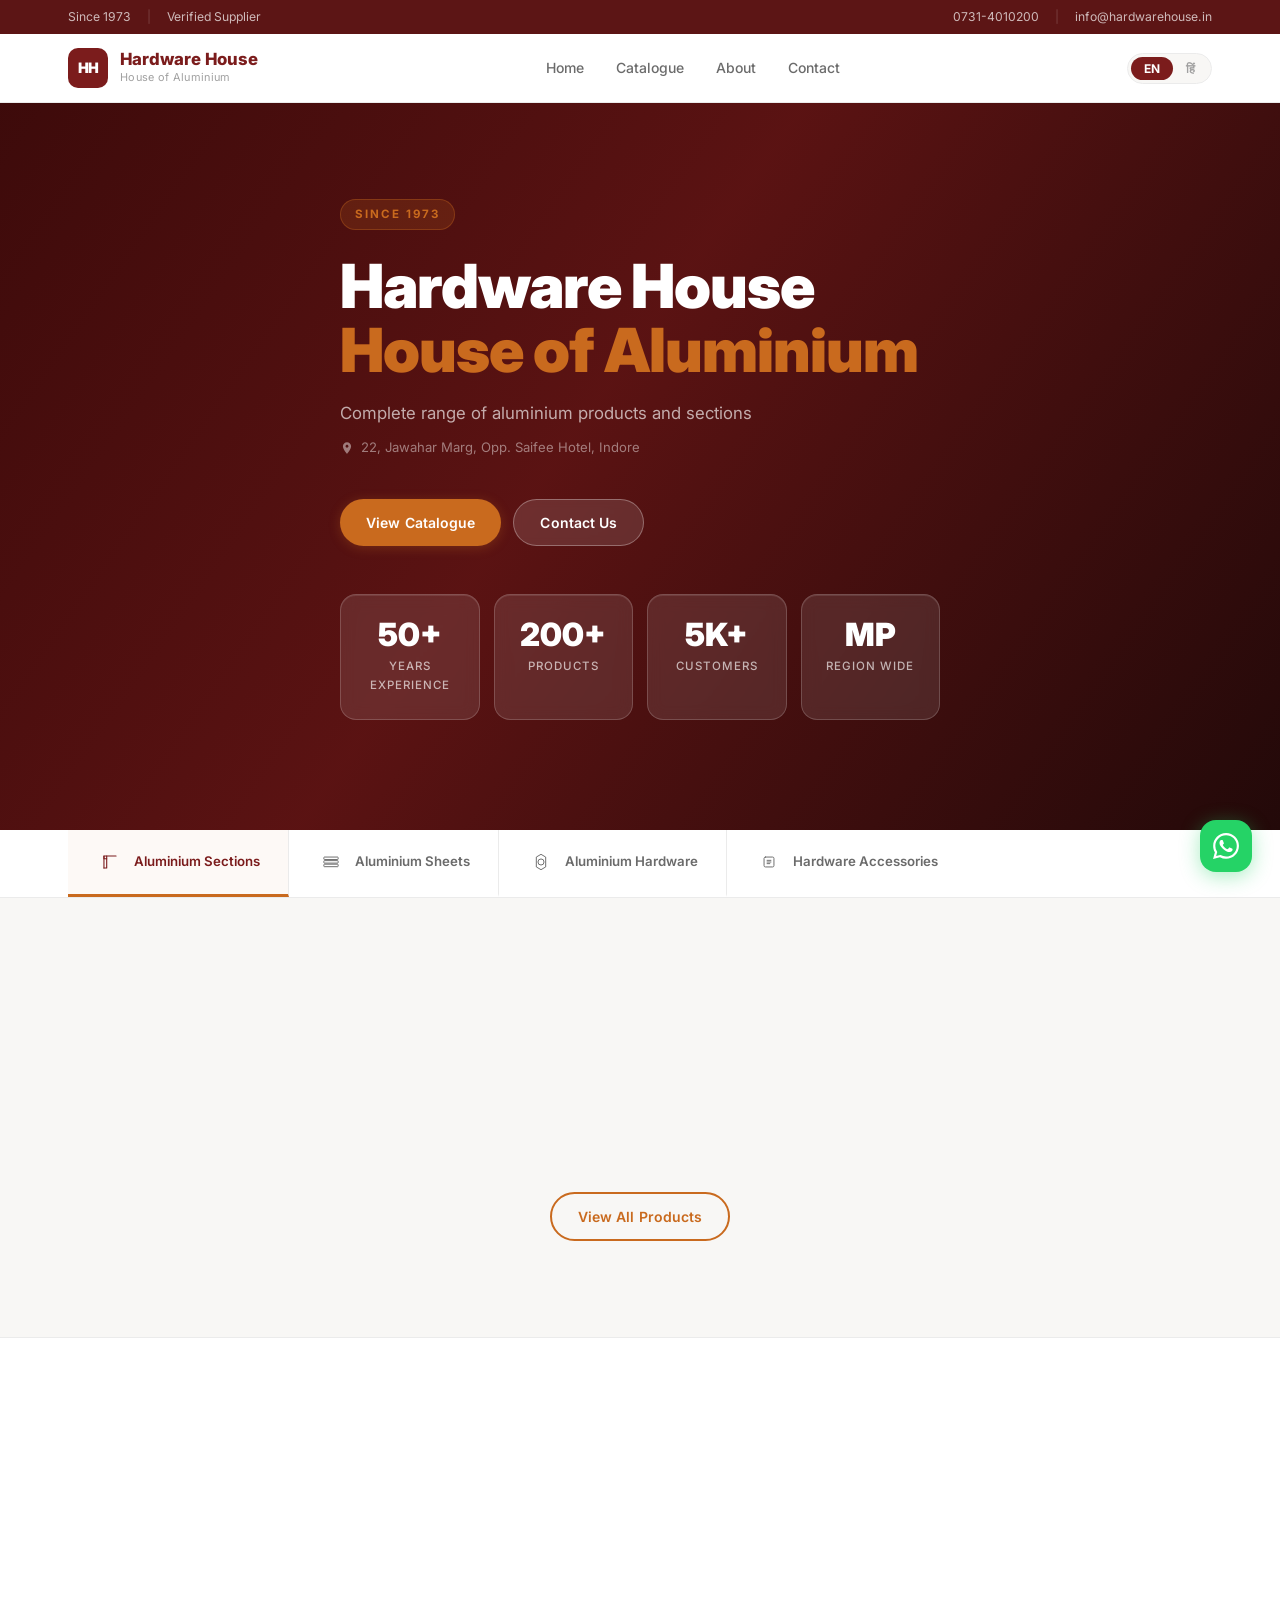
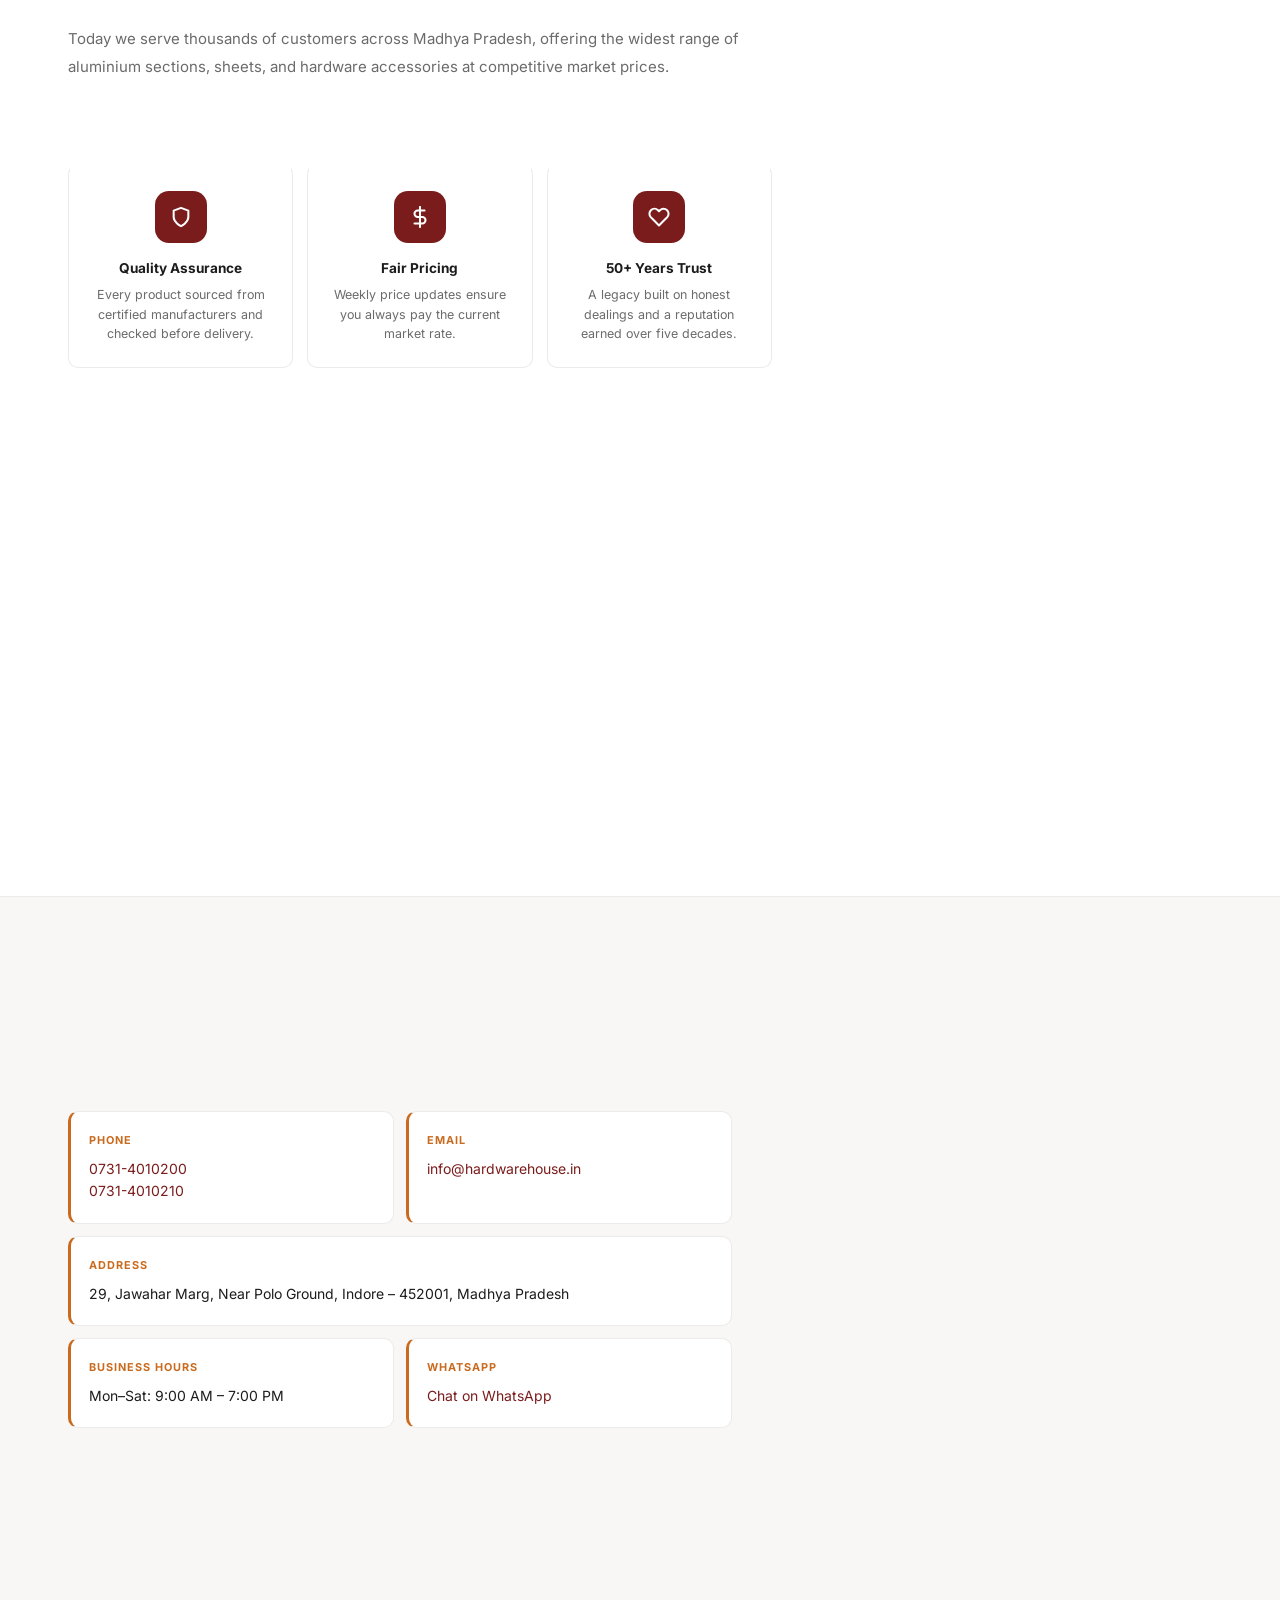
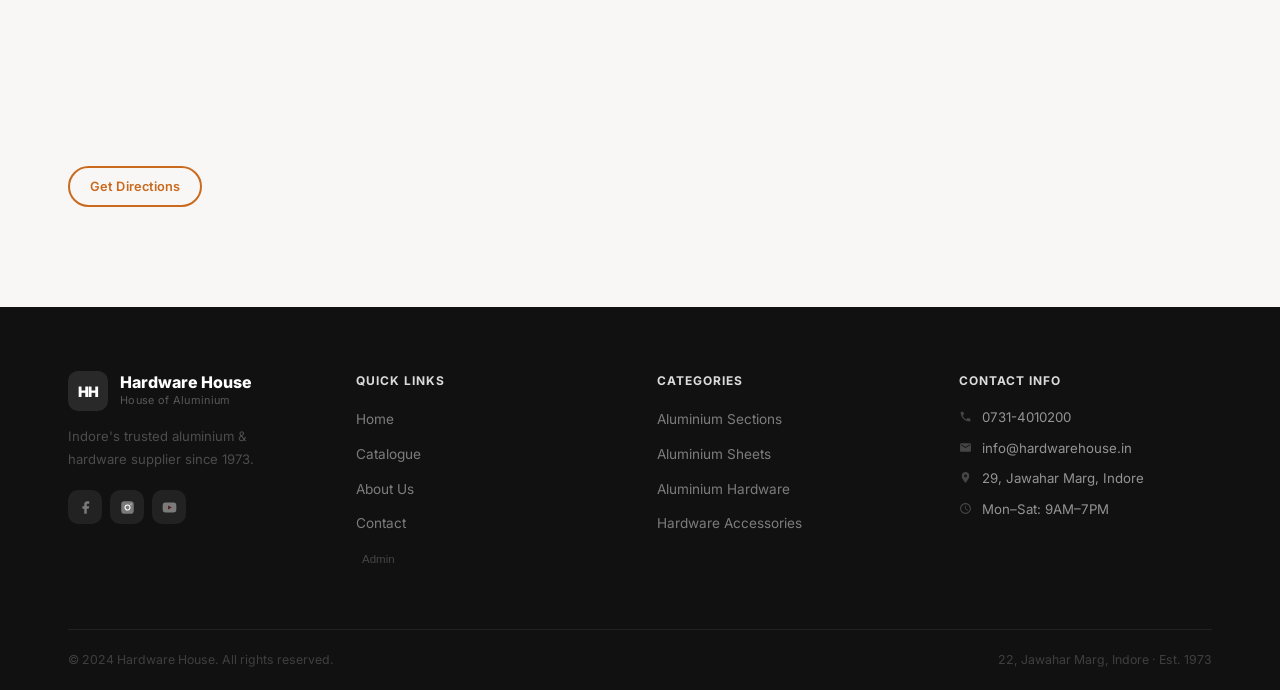
==== commit 3c092b6c: "Almost" ====
--- a/index.html
+++ b/index.html
@@ -55,10 +55,14 @@
   <div class="container">
     <div class="nav-inner">
       <a href="index.html" class="logo-wrap">
-        <div class="logo-icon">HH</div>
-        <div class="logo-text">
-          <div class="logo-name">Hardware House</div>
-          <div class="logo-sub">House of Aluminium</div>
+        <img src="images/logo.png" alt="Hardware House" class="logo-img"
+             onerror="this.style.display='none';this.nextElementSibling.style.display='flex'">
+        <div class="logo-fallback">
+          <div class="logo-icon">HH</div>
+          <div class="logo-text">
+            <div class="logo-name">Hardware House</div>
+            <div class="logo-sub">House of Aluminium</div>
+          </div>
         </div>
       </a>
       <ul class="nav-links" id="nav-links">
@@ -90,33 +94,18 @@
       <h1>Hardware House<br><span data-i18n="hero_tagline">House of Aluminium</span></h1>
       <p class="hero-sub" data-i18n="sec_products_sub">Complete range of aluminium products and sections</p>
       <p class="hero-address">
-        <svg width="14" height="14" viewBox="0 0 24 24" fill="currentColor"><path d="M12 2C8.13 2 5 5.13 5 9c0 5.25 7 13 7 13s7-7.75 7-13c0-3.87-3.13-7-7-7zm0 9.5c-1.38 0-2.5-1.12-2.5-2.5s1.12-2.5 2.5-2.5 2.5 1.12 2.5 2.5-1.12 2.5-2.5 2.5z"/></svg>
+        <svg width="14" height="14" viewBox="0 0 24 24" fill="currentColor" aria-hidden="true"><path d="M12 2C8.13 2 5 5.13 5 9c0 5.25 7 13 7 13s7-7.75 7-13c0-3.87-3.13-7-7-7zm0 9.5c-1.38 0-2.5-1.12-2.5-2.5s1.12-2.5 2.5-2.5 2.5 1.12 2.5 2.5-1.12 2.5-2.5 2.5z"/></svg>
         22, Jawahar Marg, Opp. Saifee Hotel, Indore
       </p>
       <div class="hero-actions">
         <a href="catalogue.html" class="btn btn-primary" data-i18n="hero_cta2">View Catalogue</a>
         <a href="#contact"       class="btn btn-ghost"   data-i18n="nav_contact">Contact Us</a>
       </div>
-    </div>
-  </div>
-  <!-- Stats panel -->
-  <div class="hero-visual">
-    <div class="hero-stats-grid">
-      <div class="hero-stat">
-        <div class="hero-stat-num">50+</div>
-        <div class="hero-stat-lbl" data-i18n="stat_years">Years Experience</div>
-      </div>
-      <div class="hero-stat">
-        <div class="hero-stat-num">200+</div>
-        <div class="hero-stat-lbl" data-i18n="stat_products">Products</div>
-      </div>
-      <div class="hero-stat">
-        <div class="hero-stat-num">5K+</div>
-        <div class="hero-stat-lbl" data-i18n="stat_customers">Customers</div>
-      </div>
-      <div class="hero-stat">
-        <div class="hero-stat-num">MP</div>
-        <div class="hero-stat-lbl">Region Wide</div>
+      <div class="hero-stats-grid" style="margin-top:48px;">
+        <div class="hero-stat"><div class="hero-stat-num">50+</div><div class="hero-stat-lbl" data-i18n="stat_years">Years Experience</div></div>
+        <div class="hero-stat"><div class="hero-stat-num">200+</div><div class="hero-stat-lbl" data-i18n="stat_products">Products</div></div>
+        <div class="hero-stat"><div class="hero-stat-num">5K+</div><div class="hero-stat-lbl" data-i18n="stat_customers">Customers</div></div>
+        <div class="hero-stat"><div class="hero-stat-num">MP</div><div class="hero-stat-lbl">Region Wide</div></div>
       </div>
     </div>
   </div>
@@ -173,10 +162,10 @@
 <!-- ════════ FEATURED PRODUCTS ════════ -->
 <section class="section products-section">
   <div class="container">
-    <div class="section-label">Our Products</div>
-    <h2 class="section-title" data-i18n="sec_products">Aluminium Products</h2>
-    <p class="section-sub" data-i18n="sec_products_sub">Complete range of aluminium products and sections</p>
-    <div class="products-grid" id="featured-products"></div>
+    <div class="section-label" data-reveal>Our Products</div>
+    <h2 class="section-title" data-reveal data-i18n="sec_products">Aluminium Products</h2>
+    <p class="section-sub" data-reveal data-i18n="sec_products_sub">Complete range of aluminium products and sections</p>
+    <div class="products-grid" id="featured-products" data-reveal></div>
     <div style="text-align:center;margin-top:36px;">
       <a href="catalogue.html" class="btn btn-outline" data-i18n="btn_all">View All Products</a>
     </div>
@@ -189,12 +178,12 @@
     <div class="about-cols">
       <!-- TEXT COLUMN -->
       <div>
-        <div class="section-label" data-i18n="nav_about">About Us</div>
-        <h2 class="section-title" data-i18n="our_story">Our Story</h2>
-        <p data-i18n="about_story1">Hardware House was founded in 1973 by our family on the principles of trust, quality, and fair pricing. Starting as a small hardware shop on Jawahar Marg, we have grown to become one of Indore's most respected aluminium product suppliers.</p>
+        <div class="section-label" data-reveal data-i18n="nav_about">About Us</div>
+        <h2 class="section-title" data-reveal data-i18n="our_story">Our Story</h2>
+        <p data-reveal data-i18n="about_story1">Hardware House was founded in 1973 by our family on the principles of trust, quality, and fair pricing. Starting as a small hardware shop on Jawahar Marg, we have grown to become one of Indore's most respected aluminium product suppliers.</p>
         <p data-i18n="about_story2">Today we serve thousands of customers across Madhya Pradesh, offering the widest range of aluminium sections, sheets, and hardware accessories at competitive market prices.</p>
 
-        <h3 data-i18n="our_values">Our Values</h3>
+        <h3 data-reveal data-i18n="our_values">Our Values</h3>
         <div class="values-grid">
           <article class="val-card">
             <div class="val-icon" aria-hidden="true">
@@ -225,30 +214,30 @@
           </article>
         </div>
 
-        <h3 style="margin-top:42px;" data-i18n="our_journey">Our Journey</h3>
+        <h3 style="margin-top:42px;" data-reveal data-i18n="our_journey">Our Journey</h3>
         <dl class="timeline">
-          <div class="tl-item">
+          <div class="tl-item" data-reveal>
             <dt class="tl-year">1973</dt>
             <dd class="tl-body">
               <strong data-i18n="yr_1973">Founded</strong>
               <p data-i18n="yr_1973_d">Hardware House opens on Jawahar Marg, Indore.</p>
             </dd>
           </div>
-          <div class="tl-item">
+          <div class="tl-item" data-reveal data-reveal-delay="1">
             <dt class="tl-year">1990</dt>
             <dd class="tl-body">
               <strong data-i18n="yr_1990">Expansion</strong>
               <p data-i18n="yr_1990_d">Expanded product range to include full aluminium sections and sheets.</p>
             </dd>
           </div>
-          <div class="tl-item">
+          <div class="tl-item" data-reveal data-reveal-delay="2">
             <dt class="tl-year">2005</dt>
             <dd class="tl-body">
               <strong data-i18n="yr_2005">Wholesale Hub</strong>
               <p data-i18n="yr_2005_d">Became a primary wholesale supplier for Madhya Pradesh region.</p>
             </dd>
           </div>
-          <div class="tl-item">
+          <div class="tl-item" data-reveal data-reveal-delay="3">
             <dt class="tl-year">2024</dt>
             <dd class="tl-body">
               <strong data-i18n="yr_2024">Today</strong>
@@ -259,7 +248,7 @@
       </div>
 
       <!-- IMAGE / BADGE COLUMN -->
-      <div class="about-img-col" style="display:flex;flex-direction:column;align-items:center;gap:24px;padding-top:8px;">
+      <div class="about-img-col" data-reveal="right" style="display:flex;flex-direction:column;align-items:center;gap:24px;padding-top:8px;">
         <div class="exp-badge">
           <div class="exp-num"  data-i18n="exp_years">50+</div>
           <div class="exp-lbl1" data-i18n="exp_lbl1">YEARS OF</div>
@@ -297,8 +286,8 @@
 <!-- ════════ CONTACT ════════ -->
 <section class="contact-page-section" id="contact">
   <div class="container">
-    <h2 class="section-title" style="margin-bottom:8px;"><span data-i18n="nav_contact">Contact</span> Us</h2>
-    <p class="section-sub" style="margin-bottom:40px;" data-i18n="contact_page_sub">Reach us for quotes, bulk enquiries, or product information.</p>
+    <h2 class="section-title" style="margin-bottom:8px;" data-reveal><span data-i18n="nav_contact">Contact</span> Us</h2>
+    <p class="section-sub" style="margin-bottom:40px;" data-reveal data-i18n="contact_page_sub">Reach us for quotes, bulk enquiries, or product information.</p>
     <div class="contact-page-grid">
 
       <!-- LEFT: Info + Map -->
@@ -328,20 +317,22 @@
           </div>
         </div>
 
-        <div class="map-placeholder">
-          <div>
-            <svg width="36" height="36" fill="none" stroke="#bbb" stroke-width="1.5" viewBox="0 0 24 24" style="display:block;margin:0 auto 10px;">
-              <path d="M12 2C8.13 2 5 5.13 5 9c0 5.25 7 13 7 13s7-7.75 7-13c0-3.87-3.13-7-7-7zm0 9.5c-1.38 0-2.5-1.12-2.5-2.5s1.12-2.5 2.5-2.5 2.5 1.12 2.5 2.5-1.12 2.5-2.5 2.5z"/>
-            </svg>
-            <p style="margin-bottom:8px;">22, Jawahar Marg, Opp. Saifee Hotel, Indore</p>
-            <a href="https://maps.google.com/?q=22+Jawahar+Marg+Saifee+Hotel+Indore" target="_blank" rel="noopener"
-               class="btn btn-outline btn-sm" data-i18n="get_directions">Get Directions on Google Maps</a>
-          </div>
+        <div class="map-embed" data-reveal>
+          <iframe
+            src="https://maps.google.com/maps?q=22+Jawahar+Marg+Indore+Madhya+Pradesh&output=embed&z=16"
+            title="Hardware House location"
+            allowfullscreen loading="lazy"
+            referrerpolicy="no-referrer-when-downgrade">
+          </iframe>
+        </div>
+        <div style="margin-top:12px;">
+          <a href="https://maps.google.com/?q=22+Jawahar+Marg+Saifee+Hotel+Indore" target="_blank" rel="noopener"
+             class="btn btn-outline btn-sm" data-i18n="get_directions">Get Directions</a>
         </div>
       </div>
 
       <!-- RIGHT: Contact Form -->
-      <div>
+      <div data-reveal="right">
         <div class="form-wrap">
           <h3 data-i18n="form_heading">Send Us a Message</h3>
           <p data-i18n="form_sub">We typically respond within a few hours.</p>
--- a/css/style.css
+++ b/css/style.css
@@ -187,8 +187,8 @@
 }
 .hero-content {
   position:relative; z-index:2;
-  padding:80px 0 100px;
-  max-width:640px;
+  padding:96px 0 110px;
+  max-width:780px;
 }
 .hero-badge {
   display:inline-flex; align-items:center; gap:8px;
@@ -222,7 +222,10 @@
   z-index:2; padding:60px 60px 60px 0;
 }
 .hero-stats-grid {
-  display:grid; grid-template-columns:1fr 1fr; gap:14px; width:100%;
+  display:grid; grid-template-columns:repeat(4,1fr); gap:14px; max-width:600px;
+}
+@media (max-width:640px) {
+  .hero-stats-grid { grid-template-columns:1fr 1fr; }
 }
 .hero-stat {
   background:rgba(255,255,255,0.1);
@@ -798,3 +801,35 @@
   from { opacity:0; transform:translateY(8px); }
   to   { opacity:1; transform:translateY(0); }
 }
+
+/* ── Logo image ───────────────────────────────────────────── */
+.logo-img { height:48px; width:auto; display:block; object-fit:contain; }
+.logo-fallback { display:none; align-items:center; gap:12px; }
+
+/* ── Scroll Reveal ────────────────────────────────────────── */
+[data-reveal] {
+  opacity:0;
+  transform:translateY(28px);
+  transition:opacity 0.65s cubic-bezier(0.22,1,0.36,1),
+             transform 0.65s cubic-bezier(0.22,1,0.36,1);
+}
+[data-reveal="left"]  { transform:translateX(-28px); }
+[data-reveal="right"] { transform:translateX(28px); }
+[data-reveal="scale"] { transform:scale(0.94) translateY(12px); }
+[data-reveal].revealed { opacity:1; transform:none; }
+[data-reveal-delay="1"] { transition-delay:0.08s; }
+[data-reveal-delay="2"] { transition-delay:0.16s; }
+[data-reveal-delay="3"] { transition-delay:0.24s; }
+[data-reveal-delay="4"] { transition-delay:0.32s; }
+@media (prefers-reduced-motion:reduce) {
+  [data-reveal] { opacity:1; transform:none; transition:none; }
+}
+
+/* ── Map embed ────────────────────────────────────────────── */
+.map-embed {
+  border-radius:var(--radius); overflow:hidden;
+  margin-top:24px;
+  box-shadow:0 4px 20px rgba(0,0,0,0.08);
+  border:1px solid var(--border);
+}
+.map-embed iframe { display:block; width:100%; height:300px; border:0; }
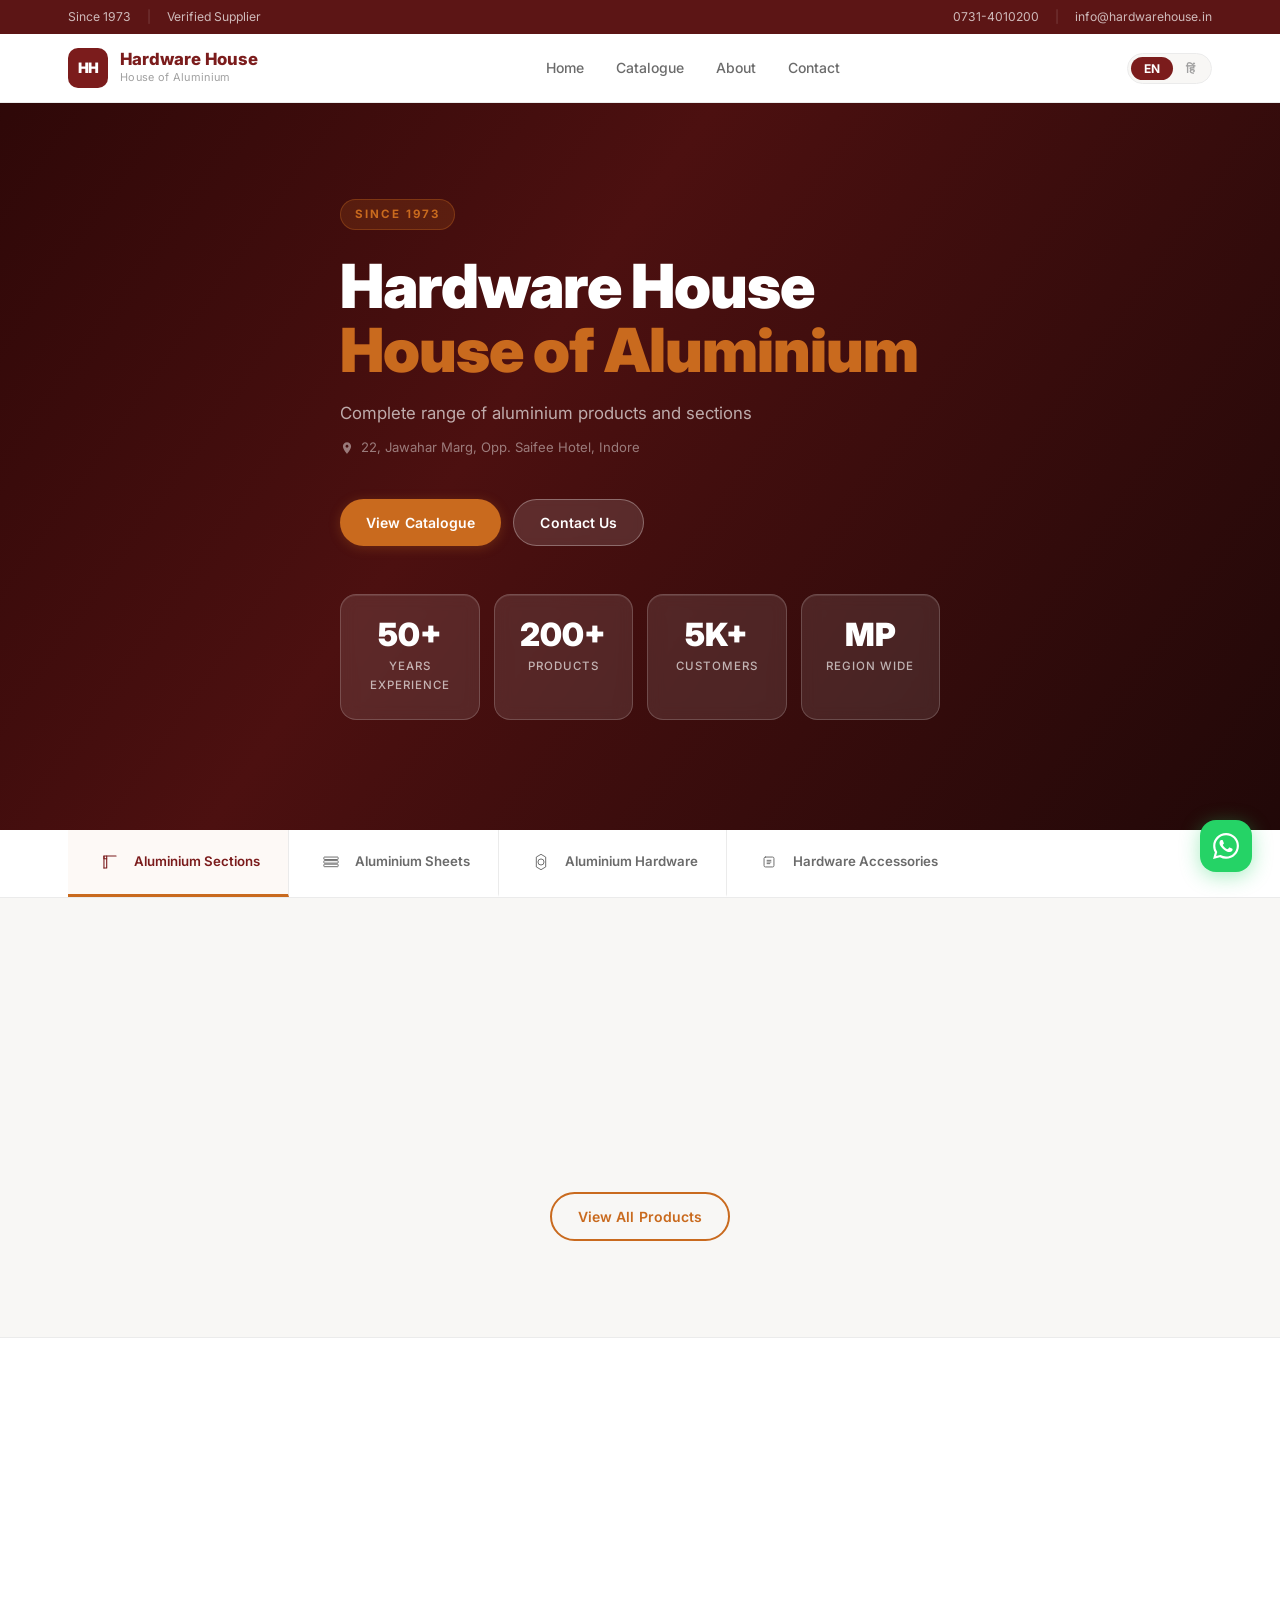
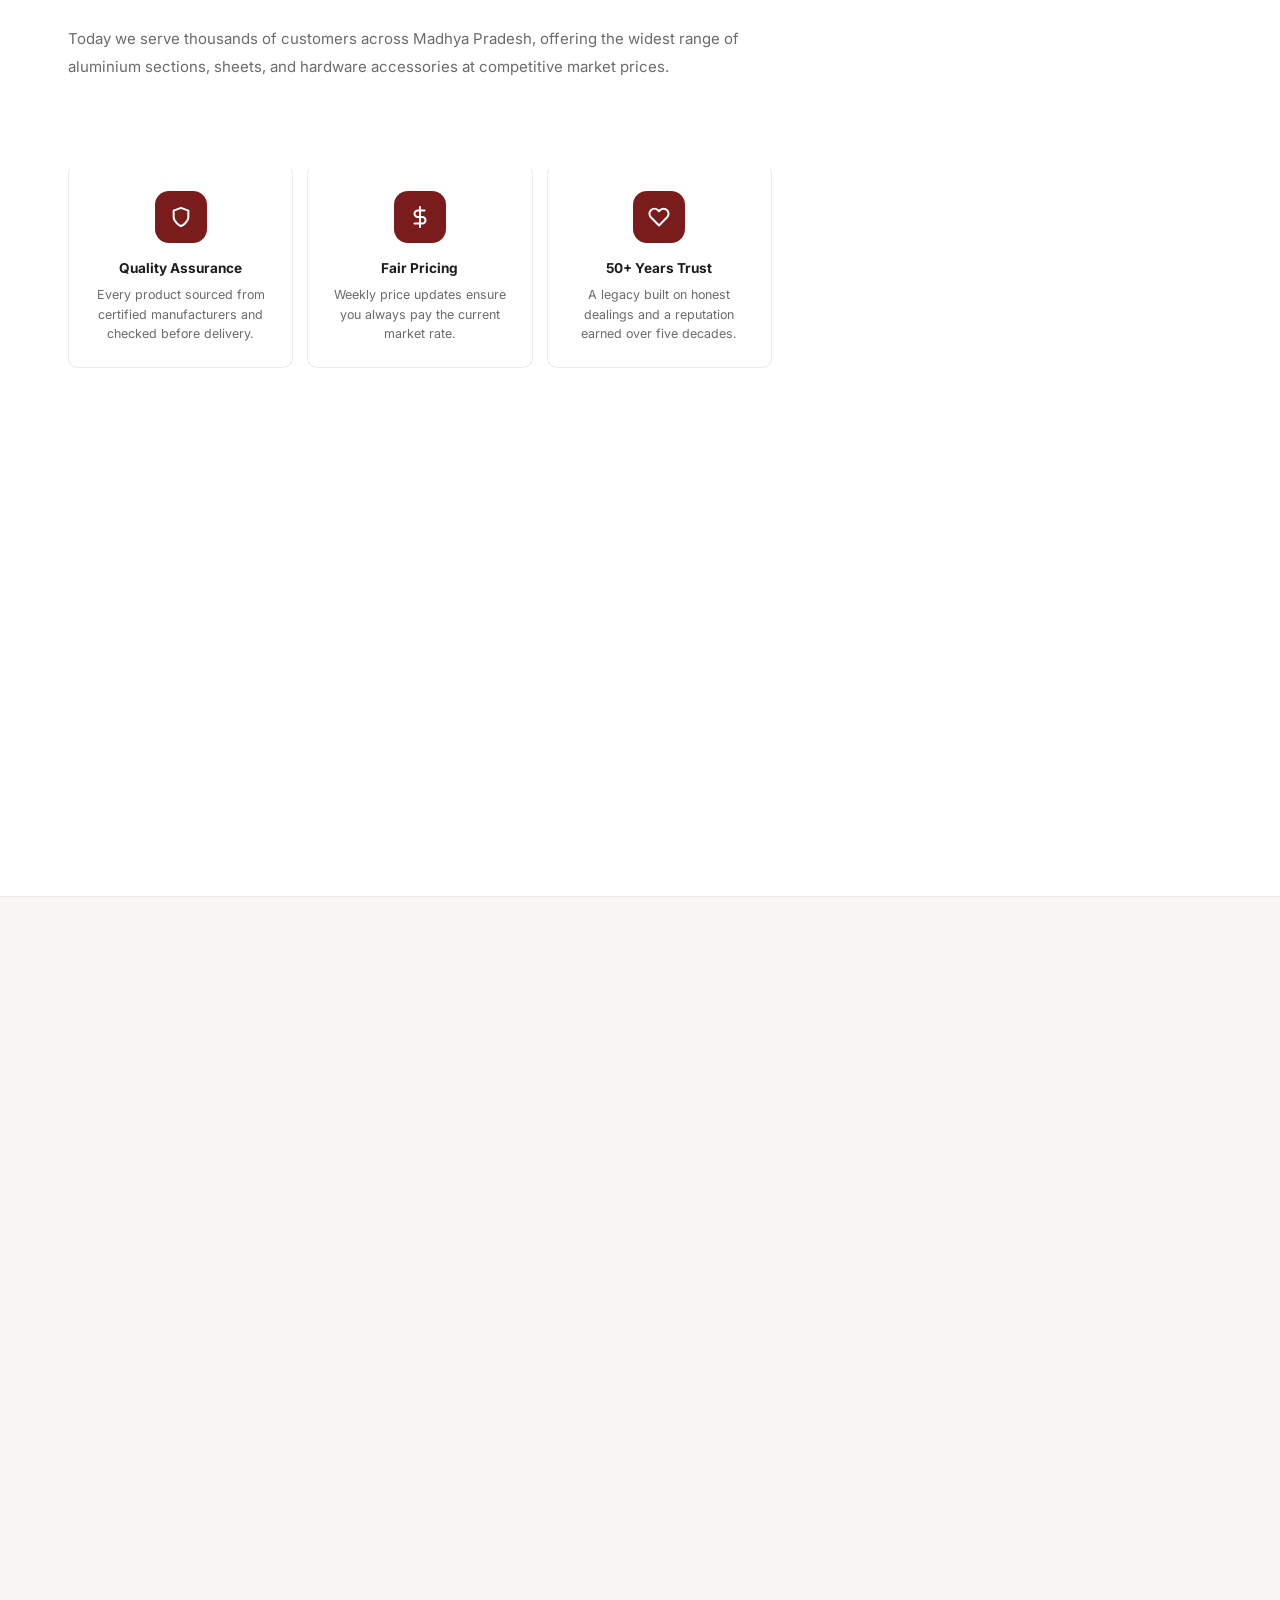
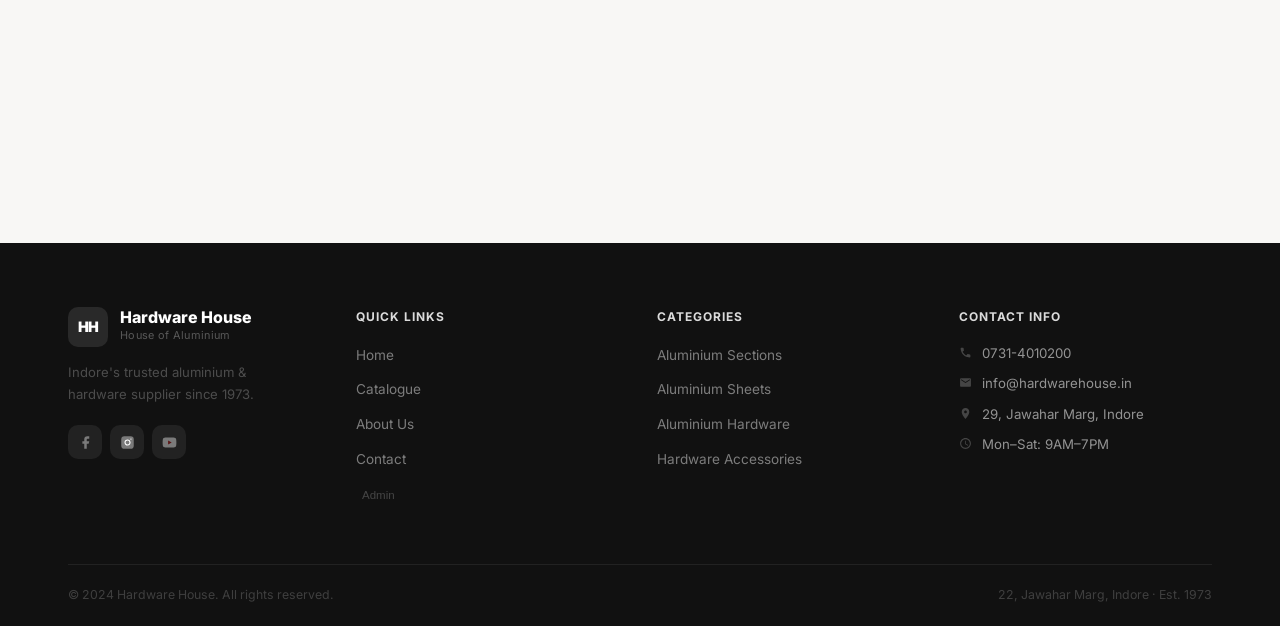
==== commit 16cb6be9: "Let's see" ====
--- a/index.html
+++ b/index.html
@@ -102,9 +102,9 @@
         <a href="#contact"       class="btn btn-ghost"   data-i18n="nav_contact">Contact Us</a>
       </div>
       <div class="hero-stats-grid" style="margin-top:48px;">
-        <div class="hero-stat"><div class="hero-stat-num">50+</div><div class="hero-stat-lbl" data-i18n="stat_years">Years Experience</div></div>
-        <div class="hero-stat"><div class="hero-stat-num">200+</div><div class="hero-stat-lbl" data-i18n="stat_products">Products</div></div>
-        <div class="hero-stat"><div class="hero-stat-num">5K+</div><div class="hero-stat-lbl" data-i18n="stat_customers">Customers</div></div>
+        <div class="hero-stat"><div class="hero-stat-num" data-counter="50" data-counter-suffix="+">50+</div><div class="hero-stat-lbl" data-i18n="stat_years">Years Experience</div></div>
+        <div class="hero-stat"><div class="hero-stat-num" data-counter="200" data-counter-suffix="+">200+</div><div class="hero-stat-lbl" data-i18n="stat_products">Products</div></div>
+        <div class="hero-stat"><div class="hero-stat-num" data-counter="5" data-counter-suffix="K+">5K+</div><div class="hero-stat-lbl" data-i18n="stat_customers">Customers</div></div>
         <div class="hero-stat"><div class="hero-stat-num">MP</div><div class="hero-stat-lbl">Region Wide</div></div>
       </div>
     </div>
@@ -261,15 +261,15 @@
         <div style="background:var(--primary);border-radius:var(--radius);padding:24px 20px;width:100%;color:#fff;">
           <div style="display:grid;grid-template-columns:1fr 1fr;gap:16px;text-align:center;">
             <div>
-              <div style="font-size:2rem;font-weight:900;">50+</div>
+              <div style="font-size:2rem;font-weight:900;" data-counter="50" data-counter-suffix="+">50+</div>
               <div style="font-size:0.75rem;opacity:0.75;margin-top:2px;" data-i18n="stat_years">Years Experience</div>
             </div>
             <div>
-              <div style="font-size:2rem;font-weight:900;">200+</div>
+              <div style="font-size:2rem;font-weight:900;" data-counter="200" data-counter-suffix="+">200+</div>
               <div style="font-size:0.75rem;opacity:0.75;margin-top:2px;" data-i18n="stat_products">Products</div>
             </div>
             <div>
-              <div style="font-size:2rem;font-weight:900;">5K+</div>
+              <div style="font-size:2rem;font-weight:900;" data-counter="5" data-counter-suffix="K+">5K+</div>
               <div style="font-size:0.75rem;opacity:0.75;margin-top:2px;" data-i18n="stat_customers">Customers Served</div>
             </div>
             <div>
@@ -286,91 +286,56 @@
 <!-- ════════ CONTACT ════════ -->
 <section class="contact-page-section" id="contact">
   <div class="container">
-    <h2 class="section-title" style="margin-bottom:8px;" data-reveal><span data-i18n="nav_contact">Contact</span> Us</h2>
-    <p class="section-sub" style="margin-bottom:40px;" data-reveal data-i18n="contact_page_sub">Reach us for quotes, bulk enquiries, or product information.</p>
-    <div class="contact-page-grid">
-
-      <!-- LEFT: Info + Map -->
-      <div>
-        <div class="contact-cards">
-          <div class="info-card">
-            <h4 data-i18n="contact_phone">Phone</h4>
-            <p><a href="#" data-c="phone-link">
-               <span data-c="phone1">0731-4010200</span></a><br>
-               <a href="#" data-c="phone-link"><span data-c="phone2">0731-4010210</span></a></p>
-          </div>
-          <div class="info-card">
-            <h4 data-i18n="contact_email">Email</h4>
-            <p><a href="#" data-c="email-link"><span data-c="email">info@hardwarehouse.in</span></a></p>
-          </div>
-          <div class="info-card" style="grid-column:span 2;">
-            <h4 data-i18n="contact_address">Address</h4>
-            <p data-c="address">29, Jawahar Marg, Near Polo Ground, Indore – 452001, Madhya Pradesh</p>
-          </div>
-          <div class="info-card">
-            <h4 data-i18n="contact_hours">Business Hours</h4>
-            <p data-c="hours">Mon–Sat: 9:00 AM – 7:00 PM</p>
-          </div>
-          <div class="info-card">
-            <h4>WhatsApp</h4>
-            <p><a href="#" data-c="whatsapp-link" target="_blank">Chat on WhatsApp</a></p>
-          </div>
-        </div>
-
-        <div class="map-embed" data-reveal>
-          <iframe
-            src="https://maps.google.com/maps?q=22+Jawahar+Marg+Indore+Madhya+Pradesh&output=embed&z=16"
-            title="Hardware House location"
-            allowfullscreen loading="lazy"
-            referrerpolicy="no-referrer-when-downgrade">
-          </iframe>
-        </div>
-        <div style="margin-top:12px;">
-          <a href="https://maps.google.com/?q=22+Jawahar+Marg+Saifee+Hotel+Indore" target="_blank" rel="noopener"
-             class="btn btn-outline btn-sm" data-i18n="get_directions">Get Directions</a>
-        </div>
-      </div>
-
-      <!-- RIGHT: Contact Form -->
-      <div data-reveal="right">
-        <div class="form-wrap">
-          <h3 data-i18n="form_heading">Send Us a Message</h3>
-          <p data-i18n="form_sub">We typically respond within a few hours.</p>
-
-          <div class="form-success" id="form-success">
-            <span data-i18n="form_success">Thank you! We will contact you shortly.</span>
-          </div>
-
-          <form id="contact-form" novalidate>
-            <div class="form-group">
-              <label data-i18n="form_name">Your Name</label>
-              <input type="text" id="f-name" data-i18n-ph="form_name" placeholder="Your Name" required>
-            </div>
-            <div class="form-group">
-              <label data-i18n="form_phone">Phone Number</label>
-              <input type="tel" id="f-phone" data-i18n-ph="form_phone" placeholder="Phone Number" required>
-            </div>
-            <div class="form-group">
-              <label data-i18n="form_email">Email Address</label>
-              <input type="email" id="f-email" data-i18n-ph="form_email" placeholder="Email Address">
-            </div>
-            <div class="form-group">
-              <label data-i18n="form_product">Product / Category of Interest</label>
-              <select id="f-product">
-                <option value="">— Select category —</option>
-                <option value="sections">Aluminium Sections</option>
-                <option value="sheets">Aluminium Sheets</option>
-                <option value="hardware">Aluminium Hardware</option>
-                <option value="accessories">Hardware Accessories</option>
-                <option value="other">Other / General Enquiry</option>
-              </select>
-            </div>
-            <div class="form-group">
-              <label data-i18n="form_message">Your Message</label>
-              <textarea id="f-message" data-i18n-ph="form_message" placeholder="Your Message"></textarea>
-            </div>
-            <button type="submit" class="btn btn-primary" style="width:100%;" data-i18n="btn_send">Send Message</button>
-          </form>
+    <h2 class="section-title" style="margin-bottom:8px;text-align:center;" data-reveal><span data-i18n="nav_contact">Contact</span> Us</h2>
+    <p class="section-sub" style="margin-bottom:40px;text-align:center;margin-left:auto;margin-right:auto;" data-reveal data-i18n="contact_page_sub">Reach us for quotes, bulk enquiries, or product information.</p>
+
+    <!-- Map (full-width, prominent) -->
+    <div class="contact-map-wrap" data-reveal>
+      <iframe
+        src="https://maps.google.com/maps?q=22+Jawahar+Marg+Opp+Saifee+Hotel+Indore+Madhya+Pradesh&output=embed&z=17"
+        title="Hardware House — 22 Jawahar Marg, Indore"
+        allowfullscreen loading="lazy"
+        referrerpolicy="no-referrer-when-downgrade">
+      </iframe>
+      <a href="https://maps.google.com/?q=22+Jawahar+Marg+Opp+Saifee+Hotel+Indore+MP" target="_blank" rel="noopener"
+         class="map-directions-btn" data-i18n="get_directions">
+        <svg width="16" height="16" viewBox="0 0 24 24" fill="currentColor" aria-hidden="true"><path d="M21.71 11.29l-9-9a1 1 0 00-1.42 0l-9 9a1 1 0 000 1.42l9 9a1 1 0 001.42 0l9-9a1 1 0 000-1.42zM14 14.5V12h-4v3H8v-4a1 1 0 011-1h5V7.5l3.5 3.5-3.5 3.5z"/></svg>
+        Get Directions
+      </a>
+    </div>
+
+    <!-- Contact Info Row -->
+    <div class="contact-info-row" data-reveal>
+
+      <div class="cic-card">
+        <div class="cic-icon">
+          <svg width="22" height="22" viewBox="0 0 24 24" fill="currentColor" aria-hidden="true"><path d="M6.62 10.79c1.44 2.83 3.76 5.14 6.59 6.59l2.2-2.2c.27-.27.67-.36 1.02-.24 1.12.37 2.33.57 3.57.57.55 0 1 .45 1 1V20c0 .55-.45 1-1 1-9.39 0-17-7.61-17-17 0-.55.45-1 1-1h3.5c.55 0 1 .45 1 1 0 1.25.2 2.45.57 3.57.11.35.03.74-.25 1.02l-2.2 2.2z"/></svg>
+        </div>
+        <div class="cic-body">
+          <h4 data-i18n="contact_phone">Phone</h4>
+          <p><a href="#" data-c="phone-link"><span data-c="phone1">0731-4040490</span></a></p>
+          <p><a href="#" data-c="phone-link"><span data-c="phone2">0731-2369678</span></a></p>
+        </div>
+      </div>
+
+      <div class="cic-card">
+        <div class="cic-icon">
+          <svg width="22" height="22" viewBox="0 0 24 24" fill="currentColor" aria-hidden="true"><path d="M12 2C8.13 2 5 5.13 5 9c0 5.25 7 13 7 13s7-7.75 7-13c0-3.87-3.13-7-7-7zm0 9.5c-1.38 0-2.5-1.12-2.5-2.5s1.12-2.5 2.5-2.5 2.5 1.12 2.5 2.5-1.12 2.5-2.5 2.5z"/></svg>
+        </div>
+        <div class="cic-body">
+          <h4 data-i18n="contact_address">Address</h4>
+          <p data-c="address">22, Jawahar Marg, Opp. Saifee Hotel, Indore – 7 (M.P.)</p>
+        </div>
+      </div>
+
+      <div class="cic-card">
+        <div class="cic-icon">
+          <svg width="22" height="22" viewBox="0 0 24 24" fill="currentColor" aria-hidden="true"><path d="M11.99 2C6.47 2 2 6.48 2 12s4.47 10 9.99 10C17.52 22 22 17.52 22 12S17.52 2 11.99 2zM12 20c-4.42 0-8-3.58-8-8s3.58-8 8-8 8 3.58 8 8-3.58 8-8 8zm.5-13H11v6l5.25 3.15.75-1.23-4.5-2.67V7z"/></svg>
+        </div>
+        <div class="cic-body">
+          <h4 data-i18n="contact_hours">Business Hours</h4>
+          <p data-c="hours">Monday to Saturday: 9:00 AM – 7:00 PM</p>
+          <p class="cic-closed">Sunday: Closed</p>
         </div>
       </div>
 
--- a/css/style.css
+++ b/css/style.css
@@ -175,14 +175,17 @@
 .hero-bg {
   position:absolute; inset:0;
   background:url('../images/store-front.jpg') center/cover no-repeat;
-  opacity:0.2;
-}
+  opacity:0.45;
+  transform:scale(1.04);
+  transition:transform 8s ease-out;
+}
+.hero.loaded .hero-bg { transform:scale(1); }
 .hero-overlay {
   position:absolute; inset:0;
   background:linear-gradient(125deg,
-    rgba(60,10,10,0.96) 0%,
-    rgba(90,18,18,0.82) 45%,
-    rgba(30,8,8,0.92) 100%
+    rgba(40,6,6,0.88) 0%,
+    rgba(70,14,14,0.72) 40%,
+    rgba(20,5,5,0.82) 100%
   );
 }
 .hero-content {
@@ -398,8 +401,56 @@
 
 /* ── CONTACT ──────────────────────────────────────────────── */
 .contact-page-section { padding:100px 0; background:var(--bg); border-top:1px solid var(--border); }
-.contact-page-grid { display:grid; grid-template-columns:1fr 420px; gap:60px; }
-
+
+/* Map */
+.contact-map-wrap {
+  position:relative; border-radius:var(--radius); overflow:hidden;
+  box-shadow:var(--shadow-md); border:1px solid var(--border);
+  margin-bottom:32px;
+}
+.contact-map-wrap iframe { display:block; width:100%; height:440px; border:0; }
+.map-directions-btn {
+  position:absolute; bottom:16px; right:16px;
+  display:inline-flex; align-items:center; gap:8px;
+  background:var(--primary); color:#fff;
+  padding:10px 20px; border-radius:999px;
+  font-size:0.82rem; font-weight:700; text-decoration:none;
+  box-shadow:0 4px 16px rgba(0,0,0,0.25);
+  transition:background var(--ease), transform var(--ease), box-shadow var(--ease);
+  letter-spacing:0.2px;
+}
+.map-directions-btn:hover {
+  background:var(--secondary); transform:translateY(-2px);
+  box-shadow:0 6px 20px rgba(201,106,30,0.4);
+}
+
+/* Contact info row */
+.contact-info-row {
+  display:grid; grid-template-columns:repeat(3,1fr); gap:20px;
+}
+.cic-card {
+  background:var(--bg-white); border-radius:var(--radius);
+  padding:28px 24px; border:1px solid var(--border);
+  display:flex; align-items:flex-start; gap:18px;
+  box-shadow:var(--shadow-xs);
+  transition:box-shadow var(--ease), transform var(--ease);
+}
+.cic-card:hover { box-shadow:var(--shadow-md); transform:translateY(-3px); }
+.cic-icon {
+  width:48px; height:48px; background:var(--primary);
+  border-radius:12px; display:flex; align-items:center;
+  justify-content:center; flex-shrink:0; color:#fff;
+}
+.cic-body h4 {
+  font-size:0.68rem; font-weight:700; text-transform:uppercase;
+  letter-spacing:1.5px; color:var(--secondary); margin-bottom:8px;
+}
+.cic-body p { font-size:0.875rem; color:var(--text); line-height:1.65; margin-bottom:2px; }
+.cic-body a { color:var(--primary); text-decoration:none; }
+.cic-body a:hover { text-decoration:underline; }
+.cic-closed { color:var(--text-med) !important; font-size:0.82rem !important; margin-top:4px; }
+
+/* Legacy contact cards (kept for other pages) */
 .contact-cards { display:grid; grid-template-columns:1fr 1fr; gap:12px; margin-bottom:24px; }
 .info-card {
   background:var(--bg-white); border-radius:var(--radius-sm);
@@ -558,6 +609,7 @@
   .catalogue-grid{ grid-template-columns:repeat(2,1fr); }
   .about-cols    { grid-template-columns:1fr; }
   .contact-page-grid { grid-template-columns:1fr; }
+  .contact-info-row { grid-template-columns:1fr; }
 }
 
 @media (max-width:768px) {
@@ -580,6 +632,8 @@
   .values-grid { grid-template-columns:1fr; }
   .about-img-col { display:none; }
   .contact-cards { grid-template-columns:1fr; }
+  .contact-info-row { grid-template-columns:1fr; }
+  .contact-map-wrap iframe { height:300px; }
   .footer-grid { grid-template-columns:1fr; }
   .section { padding:64px 0; }
   .section-title { font-size:1.8rem; }
@@ -803,27 +857,40 @@
 }
 
 /* ── Logo image ───────────────────────────────────────────── */
-.logo-img { height:48px; width:auto; display:block; object-fit:contain; }
+.logo-img {
+  height:52px; width:auto; display:block; object-fit:contain;
+  image-rendering:-webkit-optimize-contrast;
+  image-rendering:crisp-edges;
+  filter:contrast(1.08) saturate(1.1);
+}
 .logo-fallback { display:none; align-items:center; gap:12px; }
 
 /* ── Scroll Reveal ────────────────────────────────────────── */
 [data-reveal] {
   opacity:0;
-  transform:translateY(28px);
-  transition:opacity 0.65s cubic-bezier(0.22,1,0.36,1),
-             transform 0.65s cubic-bezier(0.22,1,0.36,1);
-}
-[data-reveal="left"]  { transform:translateX(-28px); }
-[data-reveal="right"] { transform:translateX(28px); }
-[data-reveal="scale"] { transform:scale(0.94) translateY(12px); }
+  transform:translateY(32px);
+  transition:opacity 0.7s cubic-bezier(0.22,1,0.36,1),
+             transform 0.7s cubic-bezier(0.22,1,0.36,1);
+}
+[data-reveal="left"]  { transform:translateX(-36px); opacity:0; }
+[data-reveal="right"] { transform:translateX(36px);  opacity:0; }
+[data-reveal="scale"] { transform:scale(0.93) translateY(16px); opacity:0; }
 [data-reveal].revealed { opacity:1; transform:none; }
-[data-reveal-delay="1"] { transition-delay:0.08s; }
-[data-reveal-delay="2"] { transition-delay:0.16s; }
-[data-reveal-delay="3"] { transition-delay:0.24s; }
-[data-reveal-delay="4"] { transition-delay:0.32s; }
+[data-reveal-delay="1"] { transition-delay:0.10s; }
+[data-reveal-delay="2"] { transition-delay:0.20s; }
+[data-reveal-delay="3"] { transition-delay:0.30s; }
+[data-reveal-delay="4"] { transition-delay:0.40s; }
 @media (prefers-reduced-motion:reduce) {
   [data-reveal] { opacity:1; transform:none; transition:none; }
 }
+
+/* ── Counter pulse on completion ──────────────────────────── */
+@keyframes counterPop {
+  0%   { transform:scale(1); }
+  50%  { transform:scale(1.12); }
+  100% { transform:scale(1); }
+}
+[data-counter].counted { animation:counterPop 0.4s ease-out; }
 
 /* ── Map embed ────────────────────────────────────────────── */
 .map-embed {
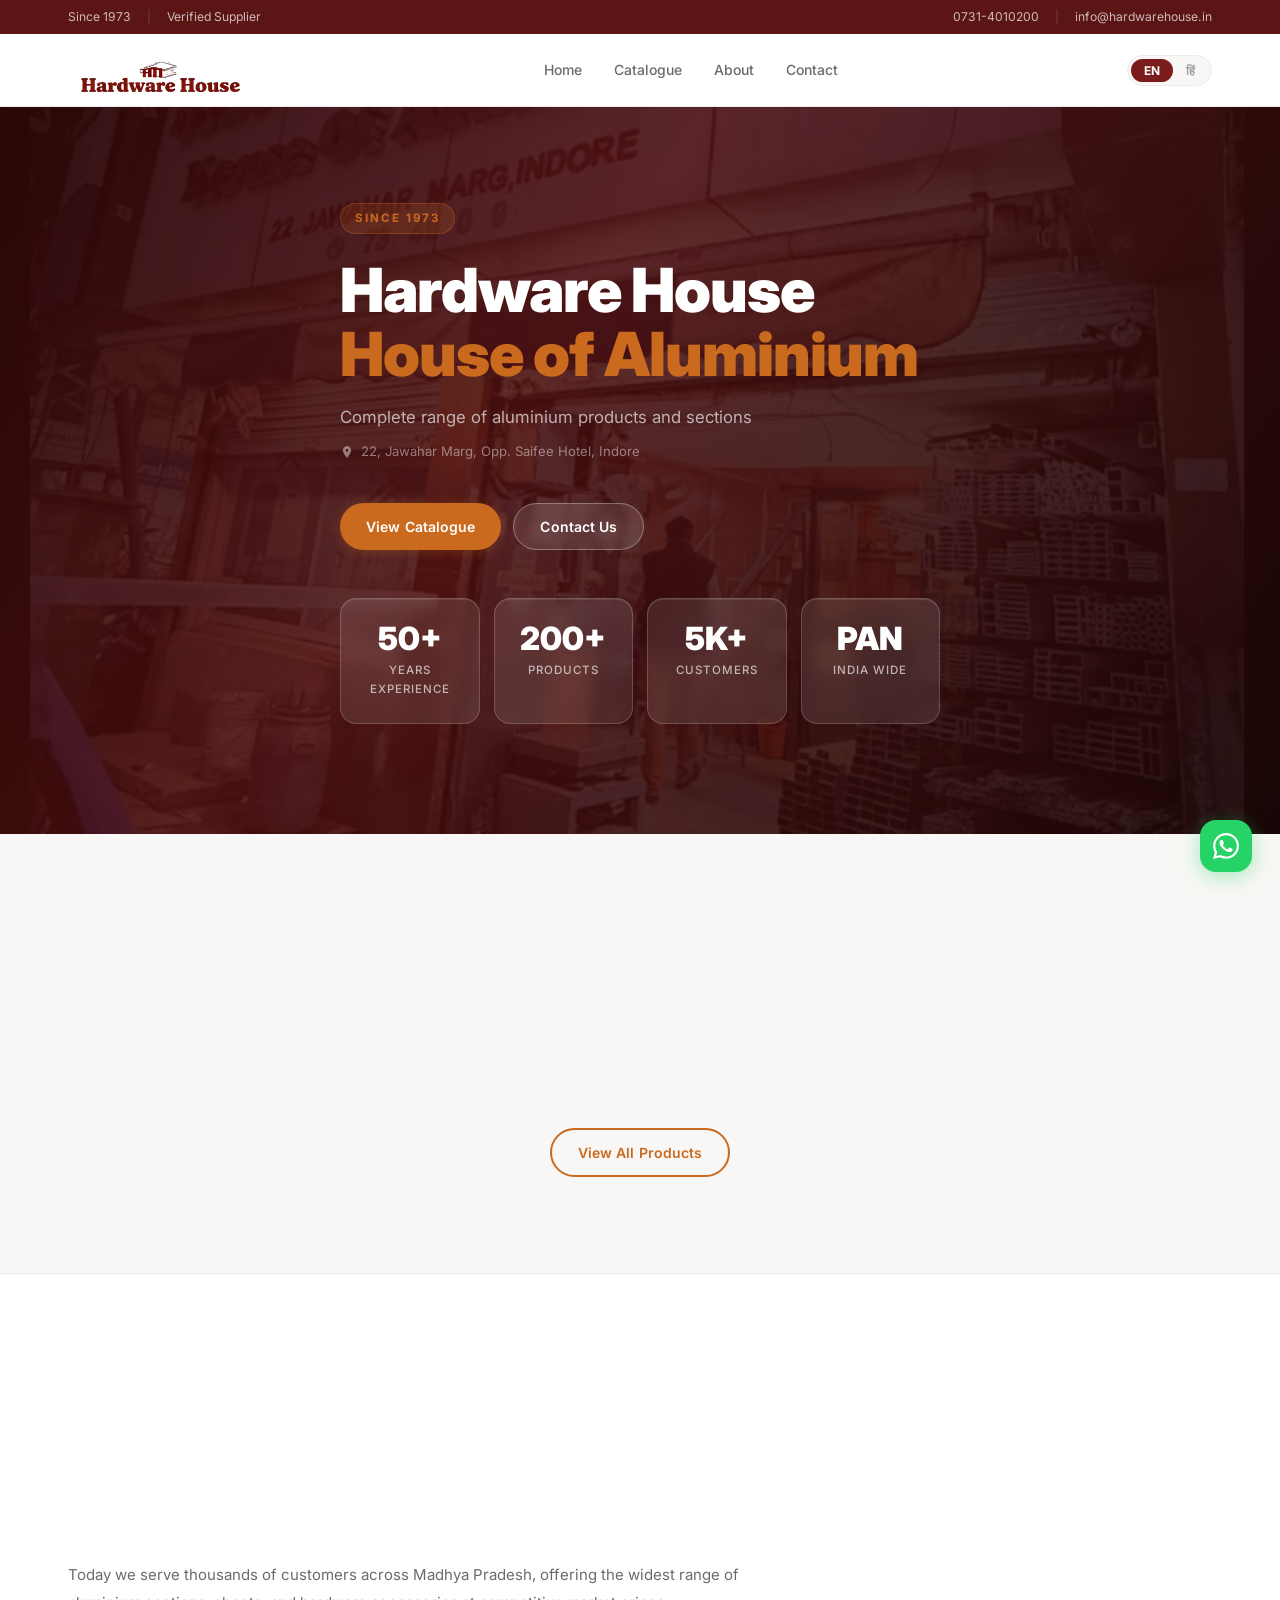
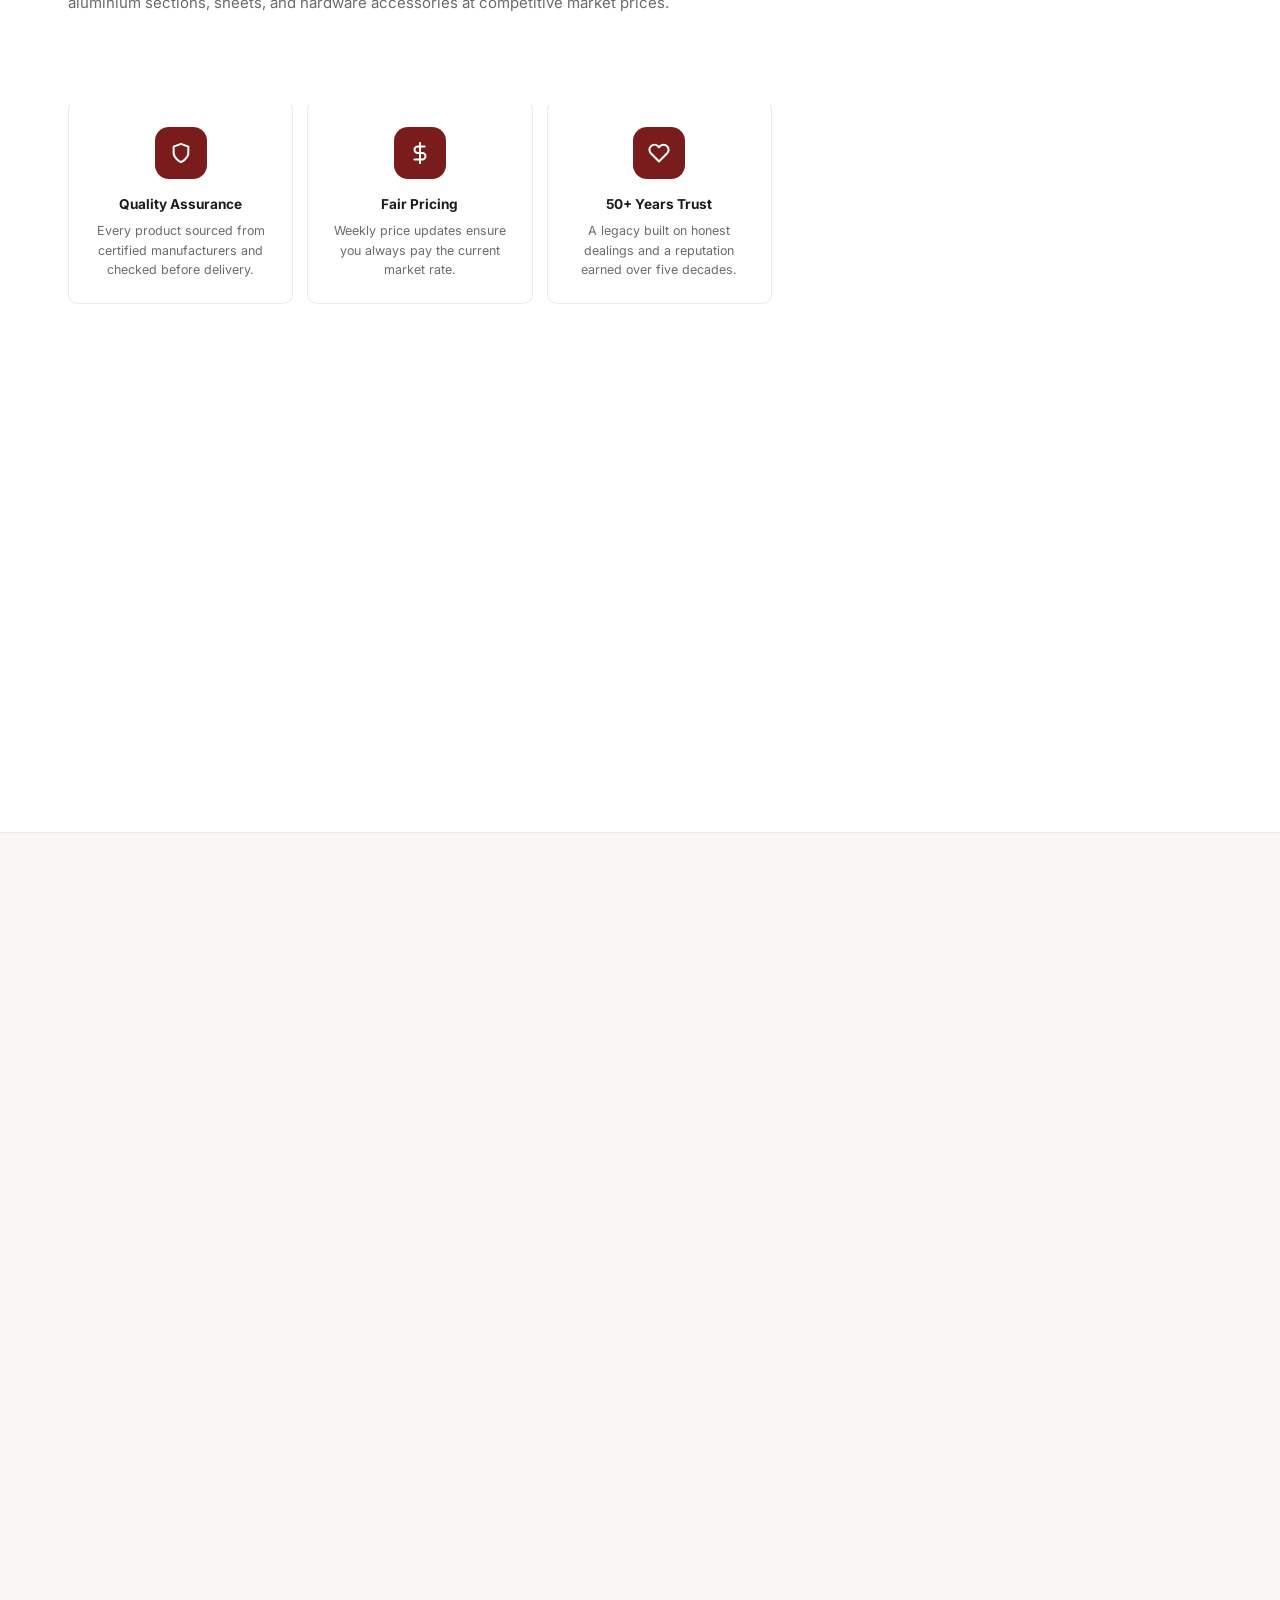
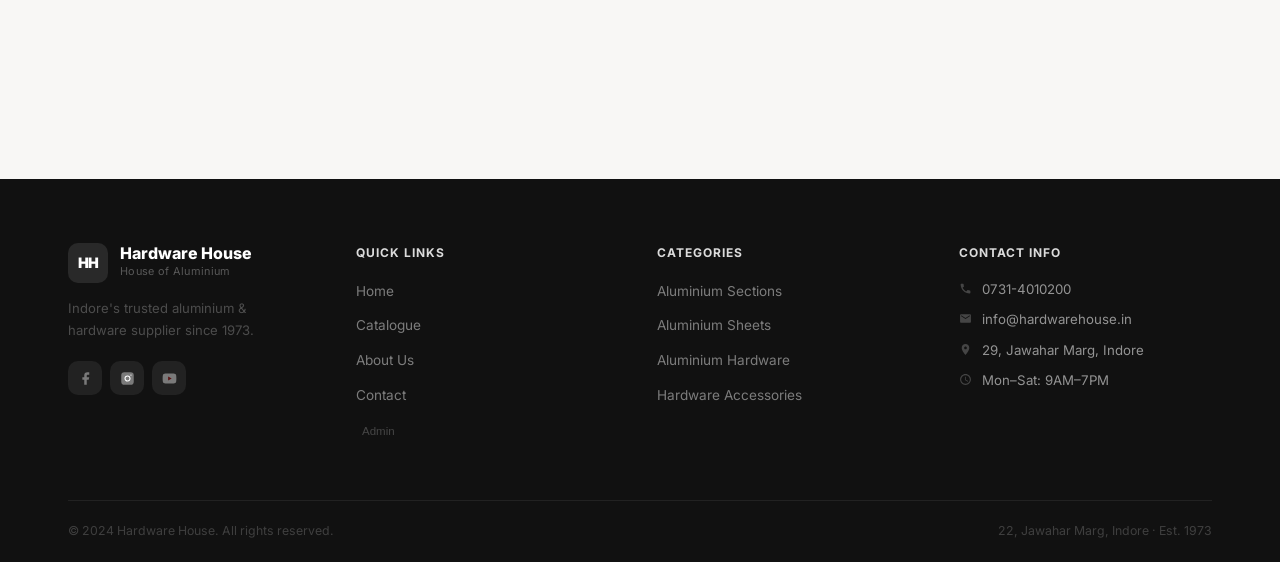
==== commit 0b576872: "Last minute changes" ====
--- a/index.html
+++ b/index.html
@@ -105,59 +105,12 @@
         <div class="hero-stat"><div class="hero-stat-num" data-counter="50" data-counter-suffix="+">50+</div><div class="hero-stat-lbl" data-i18n="stat_years">Years Experience</div></div>
         <div class="hero-stat"><div class="hero-stat-num" data-counter="200" data-counter-suffix="+">200+</div><div class="hero-stat-lbl" data-i18n="stat_products">Products</div></div>
         <div class="hero-stat"><div class="hero-stat-num" data-counter="5" data-counter-suffix="K+">5K+</div><div class="hero-stat-lbl" data-i18n="stat_customers">Customers</div></div>
-        <div class="hero-stat"><div class="hero-stat-num">MP</div><div class="hero-stat-lbl">Region Wide</div></div>
+        <div class="hero-stat"><div class="hero-stat-num">PAN</div><div class="hero-stat-lbl">India Wide</div></div>
       </div>
     </div>
   </div>
 </section>
 
-<!-- ════════ CATEGORY STRIP ════════ -->
-<nav class="categories-section" aria-label="Product categories">
-  <div class="container">
-    <div class="categories-grid">
-      <a href="catalogue.html?cat=sections" class="category-card active" aria-label="Browse Aluminium Sections">
-        <div class="category-icon">
-          <svg viewBox="0 0 80 80" fill="none" stroke="currentColor" stroke-width="4" stroke-linejoin="round" stroke-linecap="round" aria-hidden="true">
-            <polyline points="18,62 18,18 62,18"/>
-            <polyline points="18,18 18,28 28,28"/>
-            <polyline points="18,62 28,62 28,18"/>
-          </svg>
-        </div>
-        <span class="cat-label" data-i18n="cat_sections">Aluminium Sections</span>
-      </a>
-      <a href="catalogue.html?cat=sheets" class="category-card" aria-label="Browse Aluminium Sheets">
-        <div class="category-icon">
-          <svg viewBox="0 0 80 80" fill="none" stroke="currentColor" stroke-width="3.5" stroke-linejoin="round" aria-hidden="true">
-            <rect x="14" y="22" width="52" height="9" rx="2"/>
-            <rect x="14" y="35" width="52" height="9" rx="2"/>
-            <rect x="14" y="48" width="52" height="9" rx="2"/>
-          </svg>
-        </div>
-        <span class="cat-label" data-i18n="cat_sheets">Aluminium Sheets</span>
-      </a>
-      <a href="catalogue.html?cat=hardware" class="category-card" aria-label="Browse Aluminium Hardware">
-        <div class="category-icon">
-          <svg viewBox="0 0 80 80" fill="none" stroke="currentColor" stroke-width="3.5" stroke-linejoin="round" aria-hidden="true">
-            <polygon points="40,12 57,22 57,58 40,68 23,58 23,22"/>
-            <circle cx="40" cy="40" r="11"/>
-          </svg>
-        </div>
-        <span class="cat-label" data-i18n="cat_hardware">Aluminium Hardware</span>
-      </a>
-      <a href="catalogue.html?cat=accessories" class="category-card" aria-label="Browse Hardware Accessories">
-        <div class="category-icon">
-          <svg viewBox="0 0 80 80" fill="none" stroke="currentColor" stroke-width="3.5" stroke-linecap="round" stroke-linejoin="round" aria-hidden="true">
-            <rect x="22" y="22" width="36" height="36" rx="5"/>
-            <line x1="33" y1="34" x2="47" y2="34"/>
-            <line x1="33" y1="40" x2="47" y2="40"/>
-            <line x1="33" y1="46" x2="43" y2="46"/>
-          </svg>
-        </div>
-        <span class="cat-label" data-i18n="cat_accessories">Hardware Accessories</span>
-      </a>
-    </div>
-  </div>
-</nav>
 
 <!-- ════════ FEATURED PRODUCTS ════════ -->
 <section class="section products-section">
--- a/css/style.css
+++ b/css/style.css
@@ -858,10 +858,8 @@
 
 /* ── Logo image ───────────────────────────────────────────── */
 .logo-img {
-  height:52px; width:auto; display:block; object-fit:contain;
-  image-rendering:-webkit-optimize-contrast;
-  image-rendering:crisp-edges;
-  filter:contrast(1.08) saturate(1.1);
+  height:44px; width:auto; display:block; object-fit:contain;
+  max-width:200px;
 }
 .logo-fallback { display:none; align-items:center; gap:12px; }
 
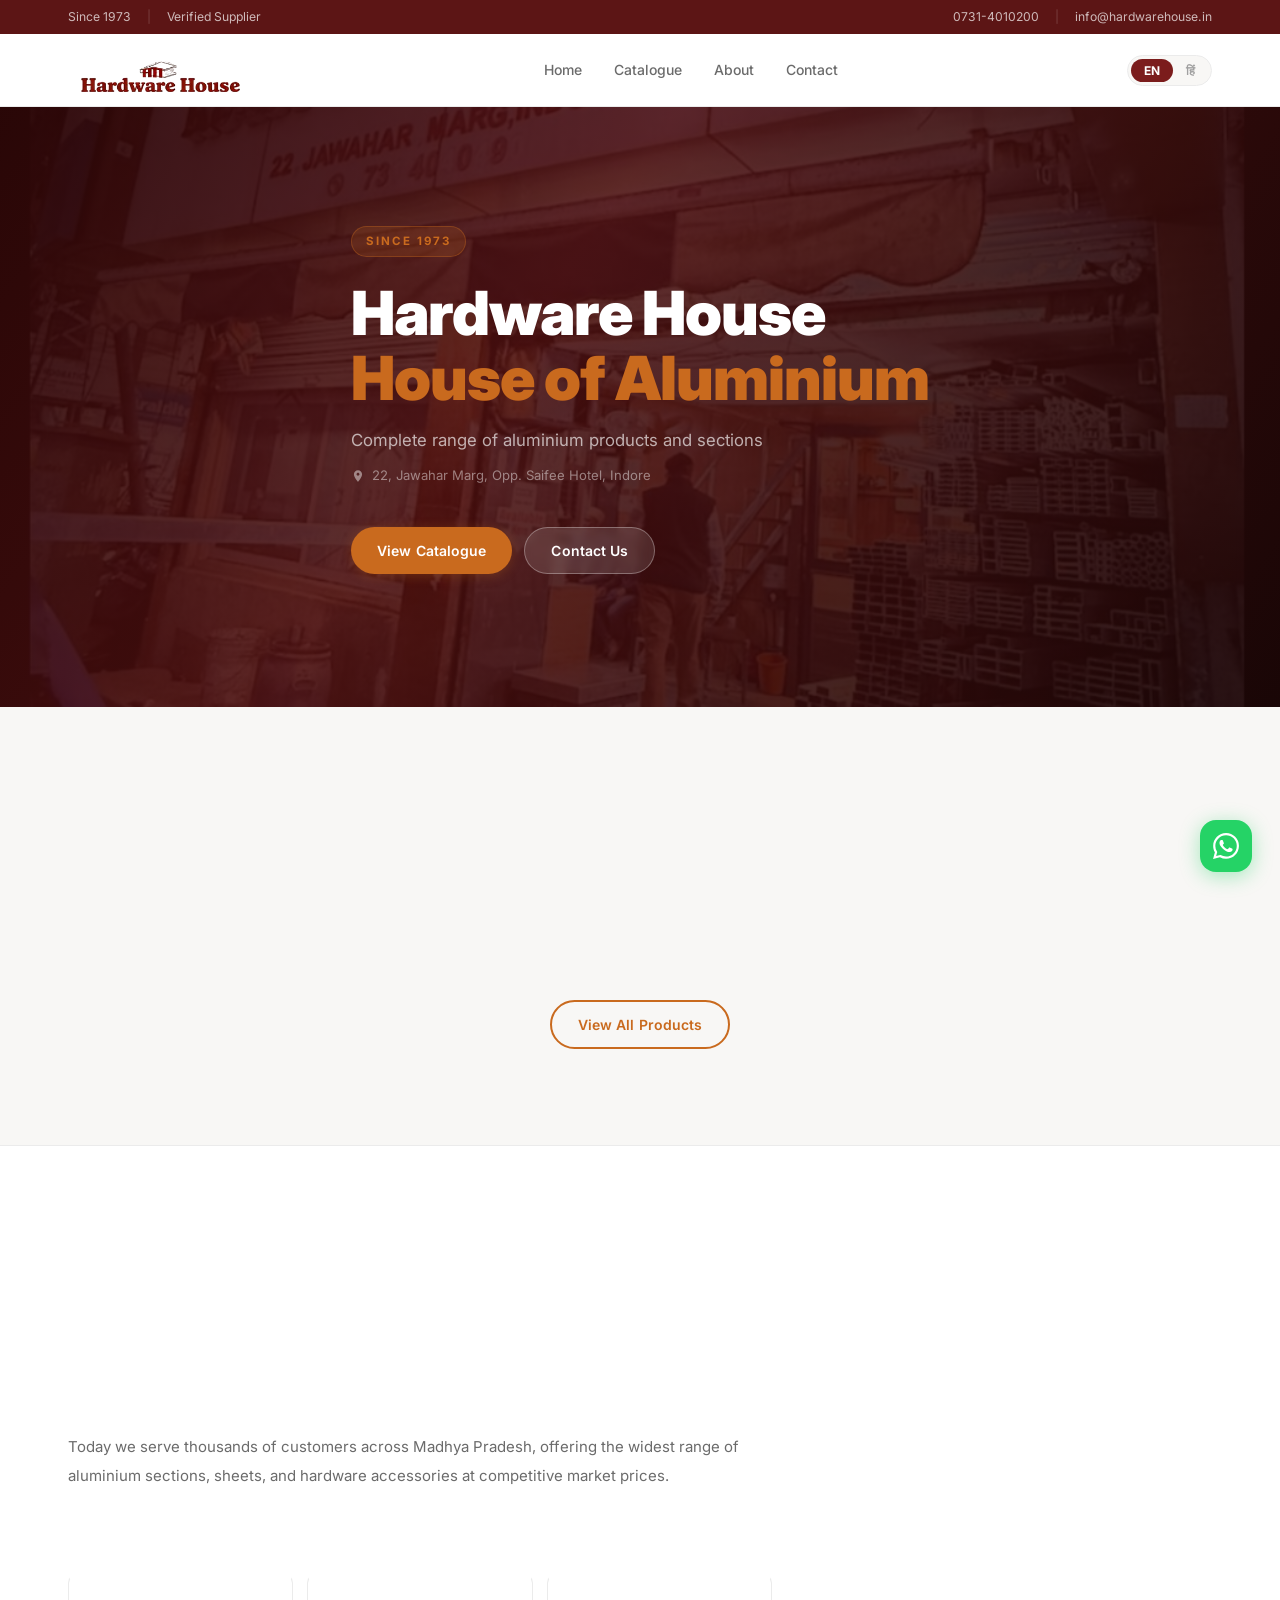
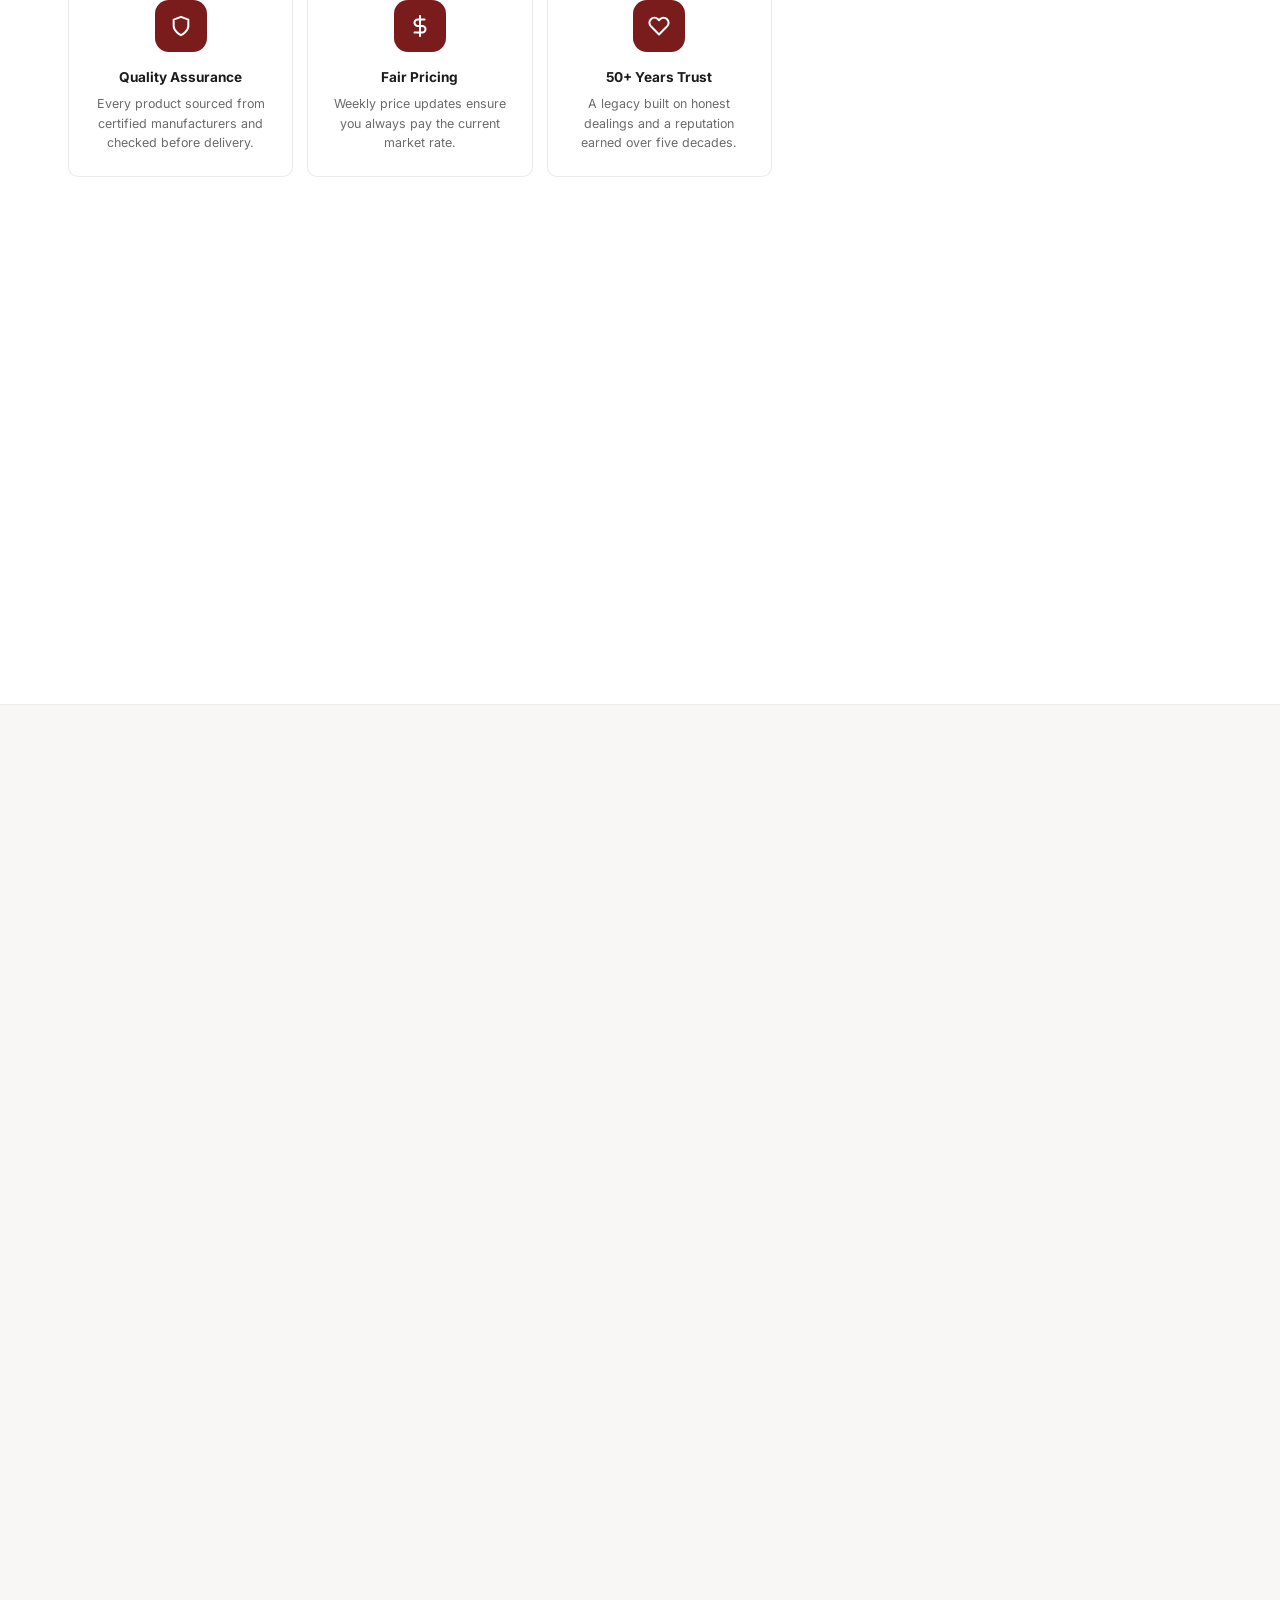
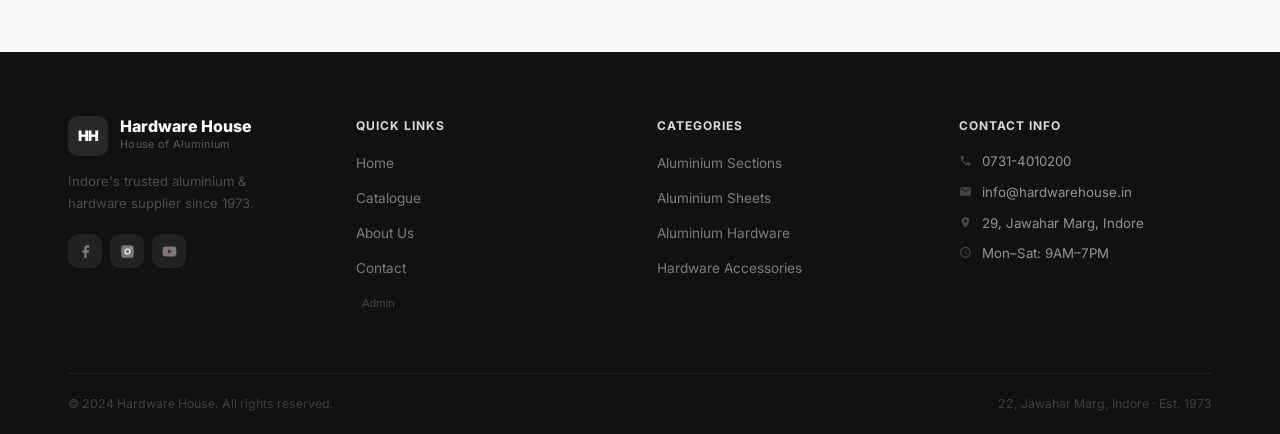
==== commit e61b9706: "Final changes" ====
--- a/index.html
+++ b/index.html
@@ -101,12 +101,6 @@
         <a href="catalogue.html" class="btn btn-primary" data-i18n="hero_cta2">View Catalogue</a>
         <a href="#contact"       class="btn btn-ghost"   data-i18n="nav_contact">Contact Us</a>
       </div>
-      <div class="hero-stats-grid" style="margin-top:48px;">
-        <div class="hero-stat"><div class="hero-stat-num" data-counter="50" data-counter-suffix="+">50+</div><div class="hero-stat-lbl" data-i18n="stat_years">Years Experience</div></div>
-        <div class="hero-stat"><div class="hero-stat-num" data-counter="200" data-counter-suffix="+">200+</div><div class="hero-stat-lbl" data-i18n="stat_products">Products</div></div>
-        <div class="hero-stat"><div class="hero-stat-num" data-counter="5" data-counter-suffix="K+">5K+</div><div class="hero-stat-lbl" data-i18n="stat_customers">Customers</div></div>
-        <div class="hero-stat"><div class="hero-stat-num">PAN</div><div class="hero-stat-lbl">India Wide</div></div>
-      </div>
     </div>
   </div>
 </section>
@@ -226,8 +220,8 @@
               <div style="font-size:0.75rem;opacity:0.75;margin-top:2px;" data-i18n="stat_customers">Customers Served</div>
             </div>
             <div>
-              <div style="font-size:2rem;font-weight:900;">MP</div>
-              <div style="font-size:0.75rem;opacity:0.75;margin-top:2px;">Region Wide</div>
+              <div style="font-size:2rem;font-weight:900;">PAN</div>
+              <div style="font-size:0.75rem;opacity:0.75;margin-top:2px;">India Wide</div>
             </div>
           </div>
         </div>
